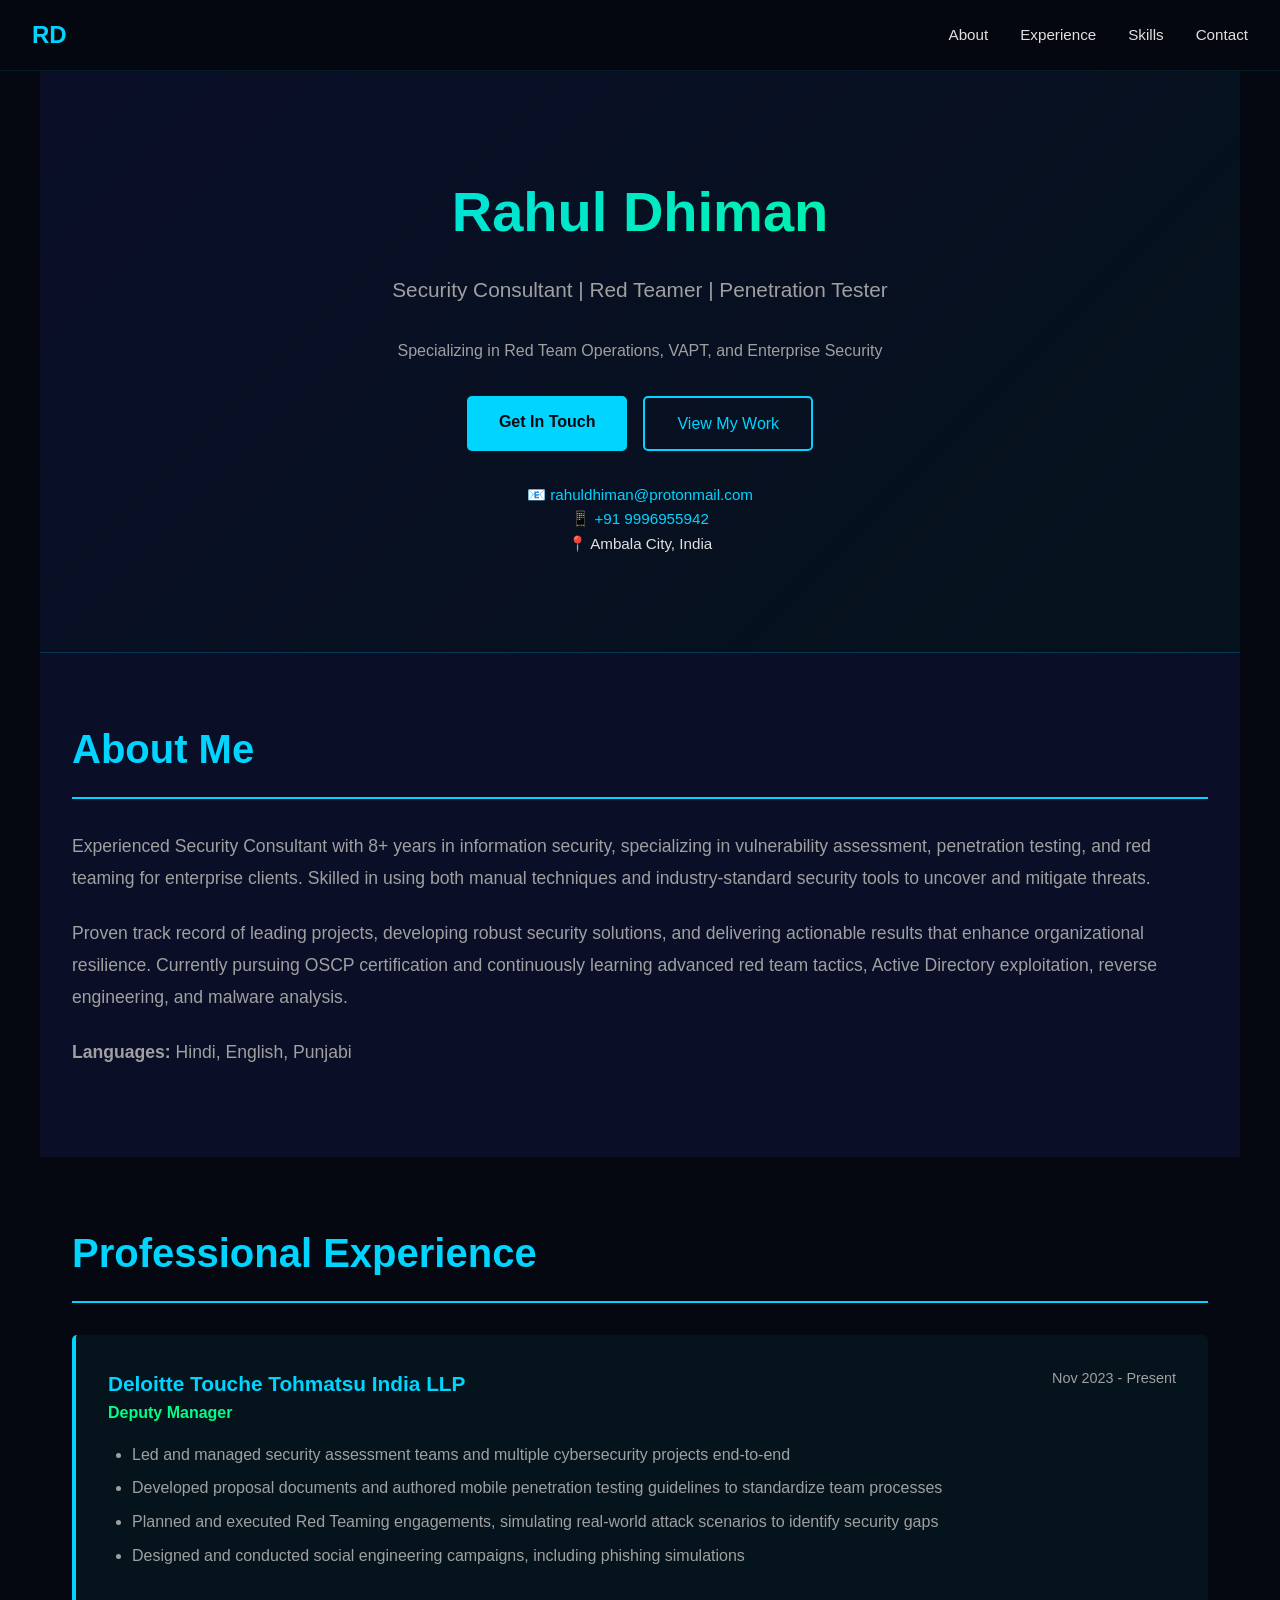
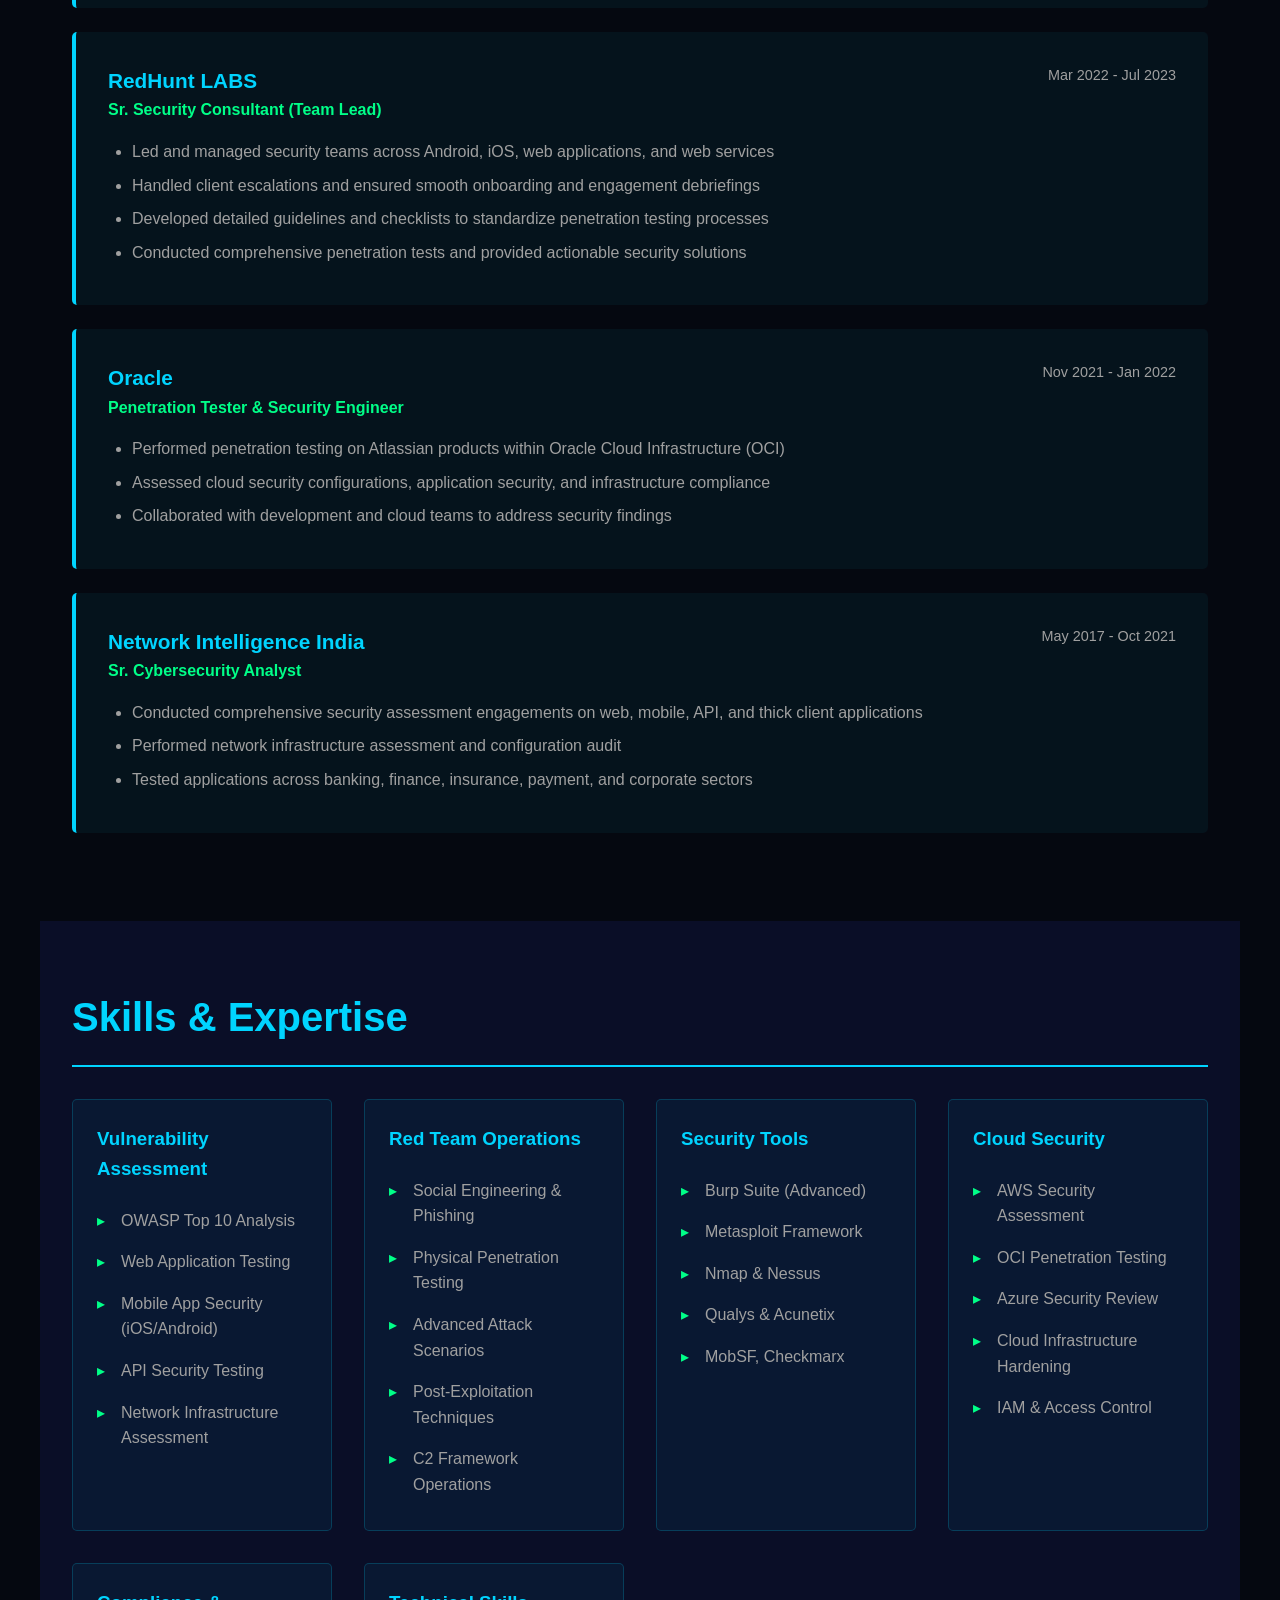
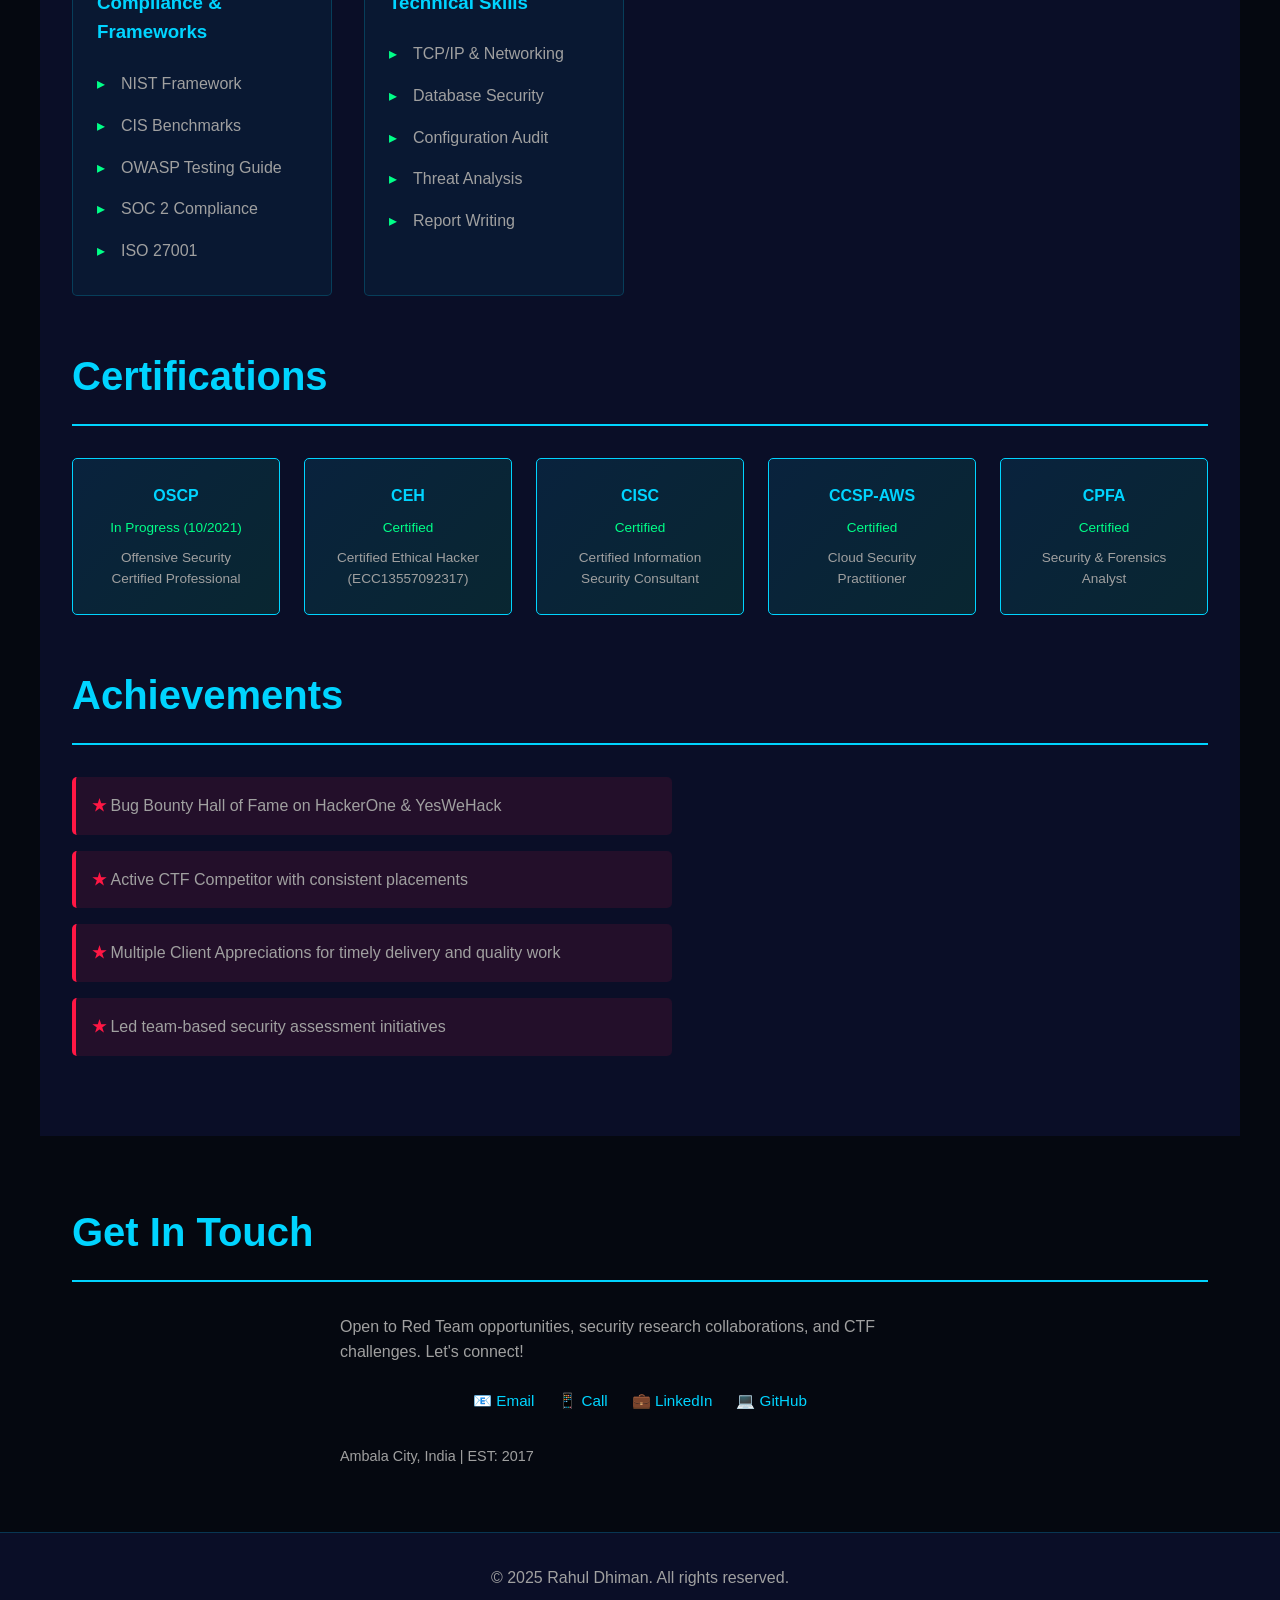
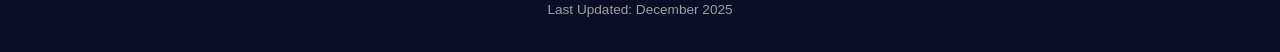
==== index.html @ 6260cdc4 "Add initial HTML structure for personal website" ====
<!DOCTYPE html>
<html lang="en">
<head>
    <meta charset="UTF-8">
    <meta name="viewport" content="width=device-width, initial-scale=1.0">
    <title>Rahul Dhiman - Security Consultant & Red Teamer</title>
    <style>
        :root {
            --primary: #00d4ff;
            --primary-dark: #0099cc;
            --bg-dark: #0a0e27;
            --bg-darker: #050810;
            --text-light: #e0e0e0;
            --text-muted: #a0a0a0;
            --accent: #ff1744;
            --success: #00ff88;
        }

        * {
            margin: 0;
            padding: 0;
            box-sizing: border-box;
        }

        body {
            font-family: 'Segoe UI', Tahoma, Geneva, Verdana, sans-serif;
            background: var(--bg-darker);
            color: var(--text-light);
            line-height: 1.6;
            scroll-behavior: smooth;
        }

        /* Navigation */
        nav {
            position: sticky;
            top: 0;
            background: rgba(5, 8, 16, 0.95);
            backdrop-filter: blur(10px);
            padding: 1rem 2rem;
            display: flex;
            justify-content: space-between;
            align-items: center;
            border-bottom: 1px solid rgba(0, 212, 255, 0.1);
            z-index: 100;
        }

        .logo {
            font-weight: bold;
            font-size: 1.5rem;
            color: var(--primary);
            text-decoration: none;
        }

        nav ul {
            display: flex;
            list-style: none;
            gap: 2rem;
        }

        nav a {
            color: var(--text-light);
            text-decoration: none;
            transition: color 0.3s ease;
            font-size: 0.95rem;
        }

        nav a:hover {
            color: var(--primary);
        }

        /* Hero Section */
        .hero {
            background: linear-gradient(135deg, var(--bg-dark) 0%, rgba(0, 212, 255, 0.05) 100%);
            padding: 6rem 2rem;
            text-align: center;
            border-bottom: 1px solid rgba(0, 212, 255, 0.2);
        }

        .hero h1 {
            font-size: 3.5rem;
            margin-bottom: 1rem;
            background: linear-gradient(135deg, var(--primary) 0%, var(--success) 100%);
            -webkit-background-clip: text;
            -webkit-text-fill-color: transparent;
            background-clip: text;
        }

        .hero .subtitle {
            font-size: 1.3rem;
            color: var(--text-muted);
            margin-bottom: 2rem;
        }

        .cta-buttons {
            display: flex;
            gap: 1rem;
            justify-content: center;
            flex-wrap: wrap;
        }

        .btn {
            padding: 0.8rem 2rem;
            border: none;
            border-radius: 5px;
            cursor: pointer;
            font-size: 1rem;
            transition: all 0.3s ease;
            text-decoration: none;
            display: inline-block;
        }

        .btn-primary {
            background: var(--primary);
            color: var(--bg-darker);
            font-weight: bold;
        }

        .btn-primary:hover {
            background: var(--primary-dark);
            transform: translateY(-2px);
            box-shadow: 0 10px 20px rgba(0, 212, 255, 0.3);
        }

        .btn-secondary {
            background: transparent;
            color: var(--primary);
            border: 2px solid var(--primary);
        }

        .btn-secondary:hover {
            background: rgba(0, 212, 255, 0.1);
            transform: translateY(-2px);
        }

        /* Contact Info */
        .contact-info {
            margin-top: 2rem;
            font-size: 0.95rem;
        }

        .contact-info a {
            color: var(--primary);
            text-decoration: none;
        }

        .contact-info a:hover {
            text-decoration: underline;
        }

        /* Section Styling */
        section {
            padding: 4rem 2rem;
            max-width: 1200px;
            margin: 0 auto;
        }

        section h2 {
            font-size: 2.5rem;
            margin-bottom: 2rem;
            color: var(--primary);
            border-bottom: 2px solid var(--primary);
            padding-bottom: 1rem;
        }

        /* About Section */
        .about {
            background: var(--bg-dark);
        }

        .about p {
            font-size: 1.1rem;
            color: var(--text-muted);
            margin-bottom: 1.5rem;
            line-height: 1.8;
        }

        /* Experience Section */
        .experience {
            background: var(--bg-darker);
        }

        .job {
            background: rgba(0, 212, 255, 0.05);
            padding: 2rem;
            margin-bottom: 1.5rem;
            border-left: 4px solid var(--primary);
            border-radius: 5px;
            transition: all 0.3s ease;
        }

        .job:hover {
            background: rgba(0, 212, 255, 0.1);
            transform: translateX(5px);
        }

        .job-header {
            display: flex;
            justify-content: space-between;
            align-items: start;
            margin-bottom: 1rem;
            flex-wrap: wrap;
            gap: 1rem;
        }

        .job h3 {
            color: var(--primary);
            font-size: 1.3rem;
        }

        .job-title {
            color: var(--success);
            font-weight: bold;
        }

        .job-dates {
            color: var(--text-muted);
            font-size: 0.9rem;
        }

        .job ul {
            margin-left: 1.5rem;
            color: var(--text-muted);
        }

        .job li {
            margin-bottom: 0.5rem;
        }

        /* Skills Section */
        .skills {
            background: var(--bg-dark);
        }

        .skills-container {
            display: grid;
            grid-template-columns: repeat(auto-fit, minmax(250px, 1fr));
            gap: 2rem;
        }

        .skill-category {
            background: rgba(0, 212, 255, 0.05);
            padding: 1.5rem;
            border-radius: 5px;
            border: 1px solid rgba(0, 212, 255, 0.2);
        }

        .skill-category h3 {
            color: var(--primary);
            margin-bottom: 1rem;
        }

        .skill-list {
            list-style: none;
        }

        .skill-list li {
            padding: 0.5rem 0;
            color: var(--text-muted);
            position: relative;
            padding-left: 1.5rem;
        }

        .skill-list li:before {
            content: "▸";
            color: var(--success);
            position: absolute;
            left: 0;
        }

        /* Certifications */
        .certs-container {
            display: grid;
            grid-template-columns: repeat(auto-fit, minmax(200px, 1fr));
            gap: 1.5rem;
        }

        .cert {
            background: linear-gradient(135deg, rgba(0, 212, 255, 0.1), rgba(0, 255, 136, 0.1));
            padding: 1.5rem;
            border-radius: 5px;
            border: 1px solid var(--primary);
            text-align: center;
        }

        .cert-name {
            color: var(--primary);
            font-weight: bold;
            margin-bottom: 0.5rem;
        }

        .cert-status {
            color: var(--success);
            font-size: 0.85rem;
        }

        /* Achievements */
        .achievement {
            background: rgba(255, 23, 68, 0.1);
            padding: 1rem;
            margin-bottom: 1rem;
            border-left: 4px solid var(--accent);
            border-radius: 5px;
            color: var(--text-muted);
        }

        .achievement:before {
            content: "★ ";
            color: var(--accent);
            font-weight: bold;
        }

        /* Footer */
        footer {
            background: var(--bg-dark);
            text-align: center;
            padding: 2rem;
            border-top: 1px solid rgba(0, 212, 255, 0.2);
            color: var(--text-muted);
        }

        .social-links {
            display: flex;
            gap: 1.5rem;
            justify-content: center;
            margin-bottom: 1rem;
        }

        .social-links a {
            color: var(--primary);
            text-decoration: none;
            font-size: 0.95rem;
            transition: color 0.3s ease;
        }

        .social-links a:hover {
            color: var(--success);
        }

        /* Responsive */
        @media (max-width: 768px) {
            nav ul {
                gap: 1rem;
                font-size: 0.85rem;
            }

            .hero h1 {
                font-size: 2.5rem;
            }

            .hero .subtitle {
                font-size: 1.1rem;
            }

            section h2 {
                font-size: 2rem;
            }

            .job-header {
                flex-direction: column;
            }

            .skills-container {
                grid-template-columns: 1fr;
            }
        }
    </style>
</head>
<body>
    <!-- Navigation -->
    <nav>
        <a href="#" class="logo">RD</a>
        <ul>
            <li><a href="#about">About</a></li>
            <li><a href="#experience">Experience</a></li>
            <li><a href="#skills">Skills</a></li>
            <li><a href="#contact">Contact</a></li>
        </ul>
    </nav>

    <!-- Hero Section -->
    <section class="hero">
        <h1>Rahul Dhiman</h1>
        <p class="subtitle">Security Consultant | Red Teamer | Penetration Tester</p>
        <p style="color: var(--text-muted); margin-bottom: 2rem;">Specializing in Red Team Operations, VAPT, and Enterprise Security</p>
        <div class="cta-buttons">
            <a href="#contact" class="btn btn-primary">Get In Touch</a>
            <a href="#experience" class="btn btn-secondary">View My Work</a>
        </div>
        <div class="contact-info">
            <p>📧 <a href="mailto:rahuldhiman@protonmail.com">rahuldhiman@protonmail.com</a></p>
            <p>📱 <a href="tel:+919996955942">+91 9996955942</a></p>
            <p>📍 Ambala City, India</p>
        </div>
    </section>

    <!-- About Section -->
    <section id="about" class="about">
        <h2>About Me</h2>
        <p>Experienced Security Consultant with 8+ years in information security, specializing in vulnerability assessment, penetration testing, and red teaming for enterprise clients. Skilled in using both manual techniques and industry-standard security tools to uncover and mitigate threats.</p>
        <p>Proven track record of leading projects, developing robust security solutions, and delivering actionable results that enhance organizational resilience. Currently pursuing OSCP certification and continuously learning advanced red team tactics, Active Directory exploitation, reverse engineering, and malware analysis.</p>
        <p><strong>Languages:</strong> Hindi, English, Punjabi</p>
    </section>

    <!-- Experience Section -->
    <section id="experience" class="experience">
        <h2>Professional Experience</h2>

        <div class="job">
            <div class="job-header">
                <div>
                    <h3>Deloitte Touche Tohmatsu India LLP</h3>
                    <p class="job-title">Deputy Manager</p>
                </div>
                <span class="job-dates">Nov 2023 - Present</span>
            </div>
            <ul>
                <li>Led and managed security assessment teams and multiple cybersecurity projects end-to-end</li>
                <li>Developed proposal documents and authored mobile penetration testing guidelines to standardize team processes</li>
                <li>Planned and executed Red Teaming engagements, simulating real-world attack scenarios to identify security gaps</li>
                <li>Designed and conducted social engineering campaigns, including phishing simulations</li>
            </ul>
        </div>

        <div class="job">
            <div class="job-header">
                <div>
                    <h3>RedHunt LABS</h3>
                    <p class="job-title">Sr. Security Consultant (Team Lead)</p>
                </div>
                <span class="job-dates">Mar 2022 - Jul 2023</span>
            </div>
            <ul>
                <li>Led and managed security teams across Android, iOS, web applications, and web services</li>
                <li>Handled client escalations and ensured smooth onboarding and engagement debriefings</li>
                <li>Developed detailed guidelines and checklists to standardize penetration testing processes</li>
                <li>Conducted comprehensive penetration tests and provided actionable security solutions</li>
            </ul>
        </div>

        <div class="job">
            <div class="job-header">
                <div>
                    <h3>Oracle</h3>
                    <p class="job-title">Penetration Tester & Security Engineer</p>
                </div>
                <span class="job-dates">Nov 2021 - Jan 2022</span>
            </div>
            <ul>
                <li>Performed penetration testing on Atlassian products within Oracle Cloud Infrastructure (OCI)</li>
                <li>Assessed cloud security configurations, application security, and infrastructure compliance</li>
                <li>Collaborated with development and cloud teams to address security findings</li>
            </ul>
        </div>

        <div class="job">
            <div class="job-header">
                <div>
                    <h3>Network Intelligence India</h3>
                    <p class="job-title">Sr. Cybersecurity Analyst</p>
                </div>
                <span class="job-dates">May 2017 - Oct 2021</span>
            </div>
            <ul>
                <li>Conducted comprehensive security assessment engagements on web, mobile, API, and thick client applications</li>
                <li>Performed network infrastructure assessment and configuration audit</li>
                <li>Tested applications across banking, finance, insurance, payment, and corporate sectors</li>
            </ul>
        </div>
    </section>

    <!-- Skills Section -->
    <section id="skills" class="skills">
        <h2>Skills & Expertise</h2>
        <div class="skills-container">
            <div class="skill-category">
                <h3>Vulnerability Assessment</h3>
                <ul class="skill-list">
                    <li>OWASP Top 10 Analysis</li>
                    <li>Web Application Testing</li>
                    <li>Mobile App Security (iOS/Android)</li>
                    <li>API Security Testing</li>
                    <li>Network Infrastructure Assessment</li>
                </ul>
            </div>

            <div class="skill-category">
                <h3>Red Team Operations</h3>
                <ul class="skill-list">
                    <li>Social Engineering & Phishing</li>
                    <li>Physical Penetration Testing</li>
                    <li>Advanced Attack Scenarios</li>
                    <li>Post-Exploitation Techniques</li>
                    <li>C2 Framework Operations</li>
                </ul>
            </div>

            <div class="skill-category">
                <h3>Security Tools</h3>
                <ul class="skill-list">
                    <li>Burp Suite (Advanced)</li>
                    <li>Metasploit Framework</li>
                    <li>Nmap & Nessus</li>
                    <li>Qualys & Acunetix</li>
                    <li>MobSF, Checkmarx</li>
                </ul>
            </div>

            <div class="skill-category">
                <h3>Cloud Security</h3>
                <ul class="skill-list">
                    <li>AWS Security Assessment</li>
                    <li>OCI Penetration Testing</li>
                    <li>Azure Security Review</li>
                    <li>Cloud Infrastructure Hardening</li>
                    <li>IAM & Access Control</li>
                </ul>
            </div>

            <div class="skill-category">
                <h3>Compliance & Frameworks</h3>
                <ul class="skill-list">
                    <li>NIST Framework</li>
                    <li>CIS Benchmarks</li>
                    <li>OWASP Testing Guide</li>
                    <li>SOC 2 Compliance</li>
                    <li>ISO 27001</li>
                </ul>
            </div>

            <div class="skill-category">
                <h3>Technical Skills</h3>
                <ul class="skill-list">
                    <li>TCP/IP & Networking</li>
                    <li>Database Security</li>
                    <li>Configuration Audit</li>
                    <li>Threat Analysis</li>
                    <li>Report Writing</li>
                </ul>
            </div>
        </div>

        <h2 style="margin-top: 3rem;">Certifications</h2>
        <div class="certs-container">
            <div class="cert">
                <div class="cert-name">OSCP</div>
                <div class="cert-status">In Progress (10/2021)</div>
                <p style="font-size: 0.85rem; color: var(--text-muted); margin-top: 0.5rem;">Offensive Security Certified Professional</p>
            </div>
            <div class="cert">
                <div class="cert-name">CEH</div>
                <div class="cert-status">Certified</div>
                <p style="font-size: 0.85rem; color: var(--text-muted); margin-top: 0.5rem;">Certified Ethical Hacker (ECC13557092317)</p>
            </div>
            <div class="cert">
                <div class="cert-name">CISC</div>
                <div class="cert-status">Certified</div>
                <p style="font-size: 0.85rem; color: var(--text-muted); margin-top: 0.5rem;">Certified Information Security Consultant</p>
            </div>
            <div class="cert">
                <div class="cert-name">CCSP-AWS</div>
                <div class="cert-status">Certified</div>
                <p style="font-size: 0.85rem; color: var(--text-muted); margin-top: 0.5rem;">Cloud Security Practitioner</p>
            </div>
            <div class="cert">
                <div class="cert-name">CPFA</div>
                <div class="cert-status">Certified</div>
                <p style="font-size: 0.85rem; color: var(--text-muted); margin-top: 0.5rem;">Security & Forensics Analyst</p>
            </div>
        </div>

        <h2 style="margin-top: 3rem;">Achievements</h2>
        <div style="max-width: 600px;">
            <div class="achievement">Bug Bounty Hall of Fame on HackerOne & YesWeHack</div>
            <div class="achievement">Active CTF Competitor with consistent placements</div>
            <div class="achievement">Multiple Client Appreciations for timely delivery and quality work</div>
            <div class="achievement">Led team-based security assessment initiatives</div>
        </div>
    </section>

    <!-- Contact Section -->
    <section id="contact" class="experience">
        <h2>Get In Touch</h2>
        <div style="max-width: 600px; margin: 0 auto;">
            <p style="color: var(--text-muted); margin-bottom: 1.5rem;">Open to Red Team opportunities, security research collaborations, and CTF challenges. Let&apos;s connect!</p>
            <div class="social-links">
                <a href="mailto:rahuldhiman@protonmail.com">📧 Email</a>
                <a href="tel:+919996955942">📱 Call</a>
                <a href="https://www.linkedin.com/in/rahuldhiman" target="_blank">💼 LinkedIn</a>
                <a href="https://github.com/rahuldhiman" target="_blank">💻 GitHub</a>
            </div>
            <p style="color: var(--text-muted); font-size: 0.9rem; margin-top: 2rem;">Ambala City, India | EST: 2017</p>
        </div>
    </section>

    <!-- Footer -->
    <footer>
        <p>&copy; 2025 Rahul Dhiman. All rights reserved.</p>
        <p style="font-size: 0.85rem; margin-top: 0.5rem;">Last Updated: December 2025</p>
    </footer>
</body>
</html>
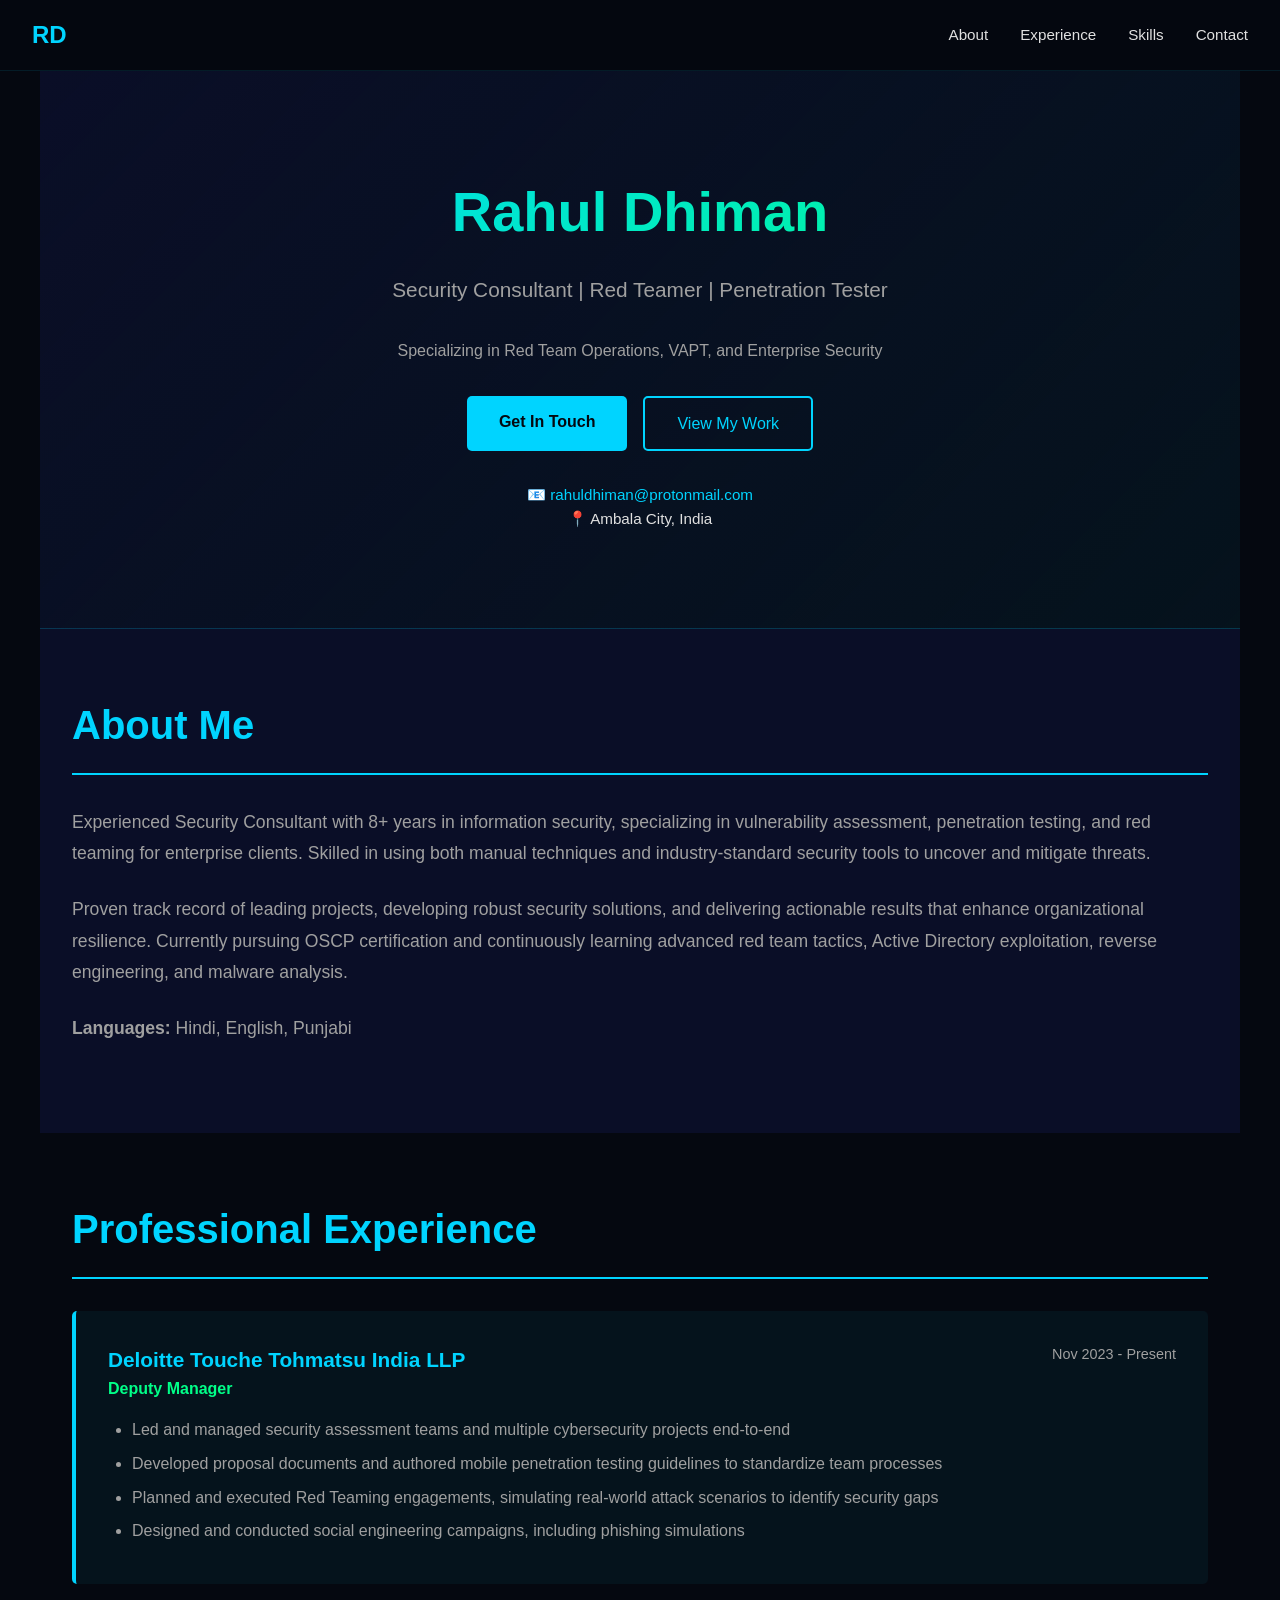
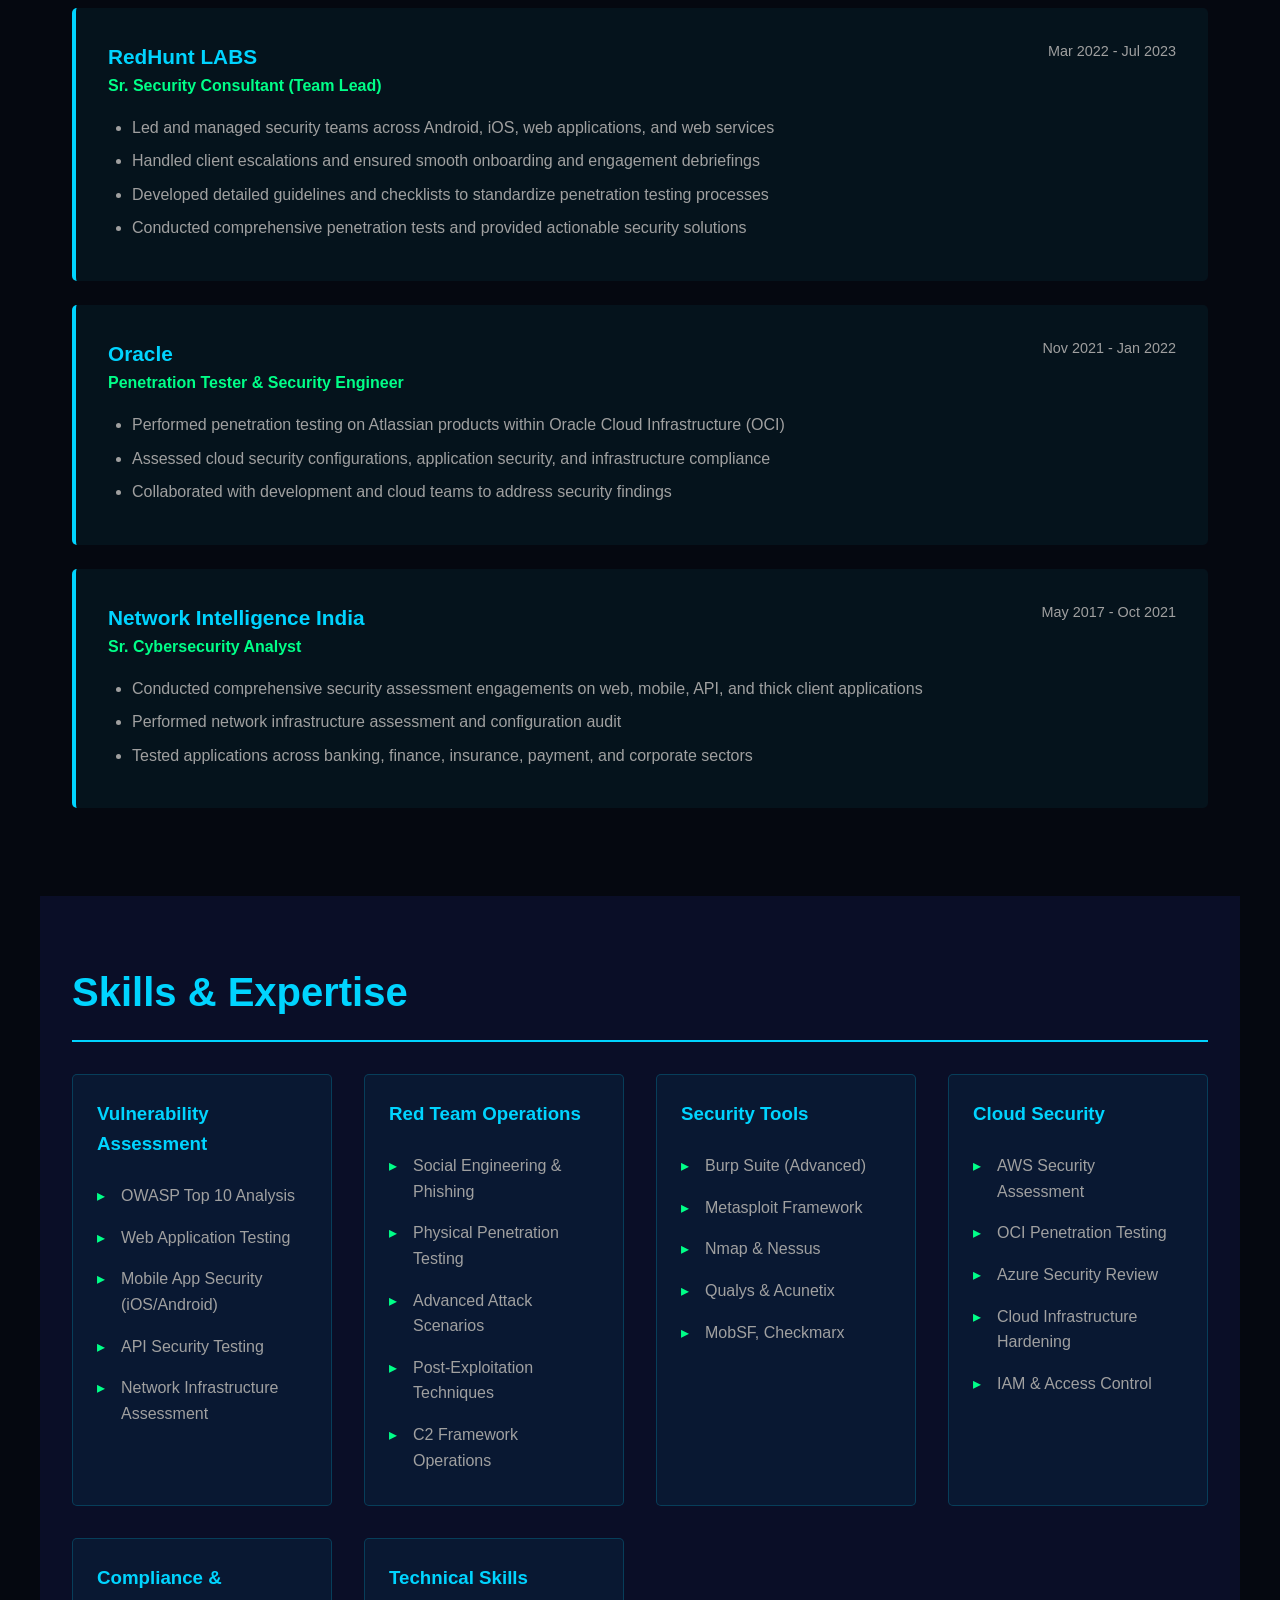
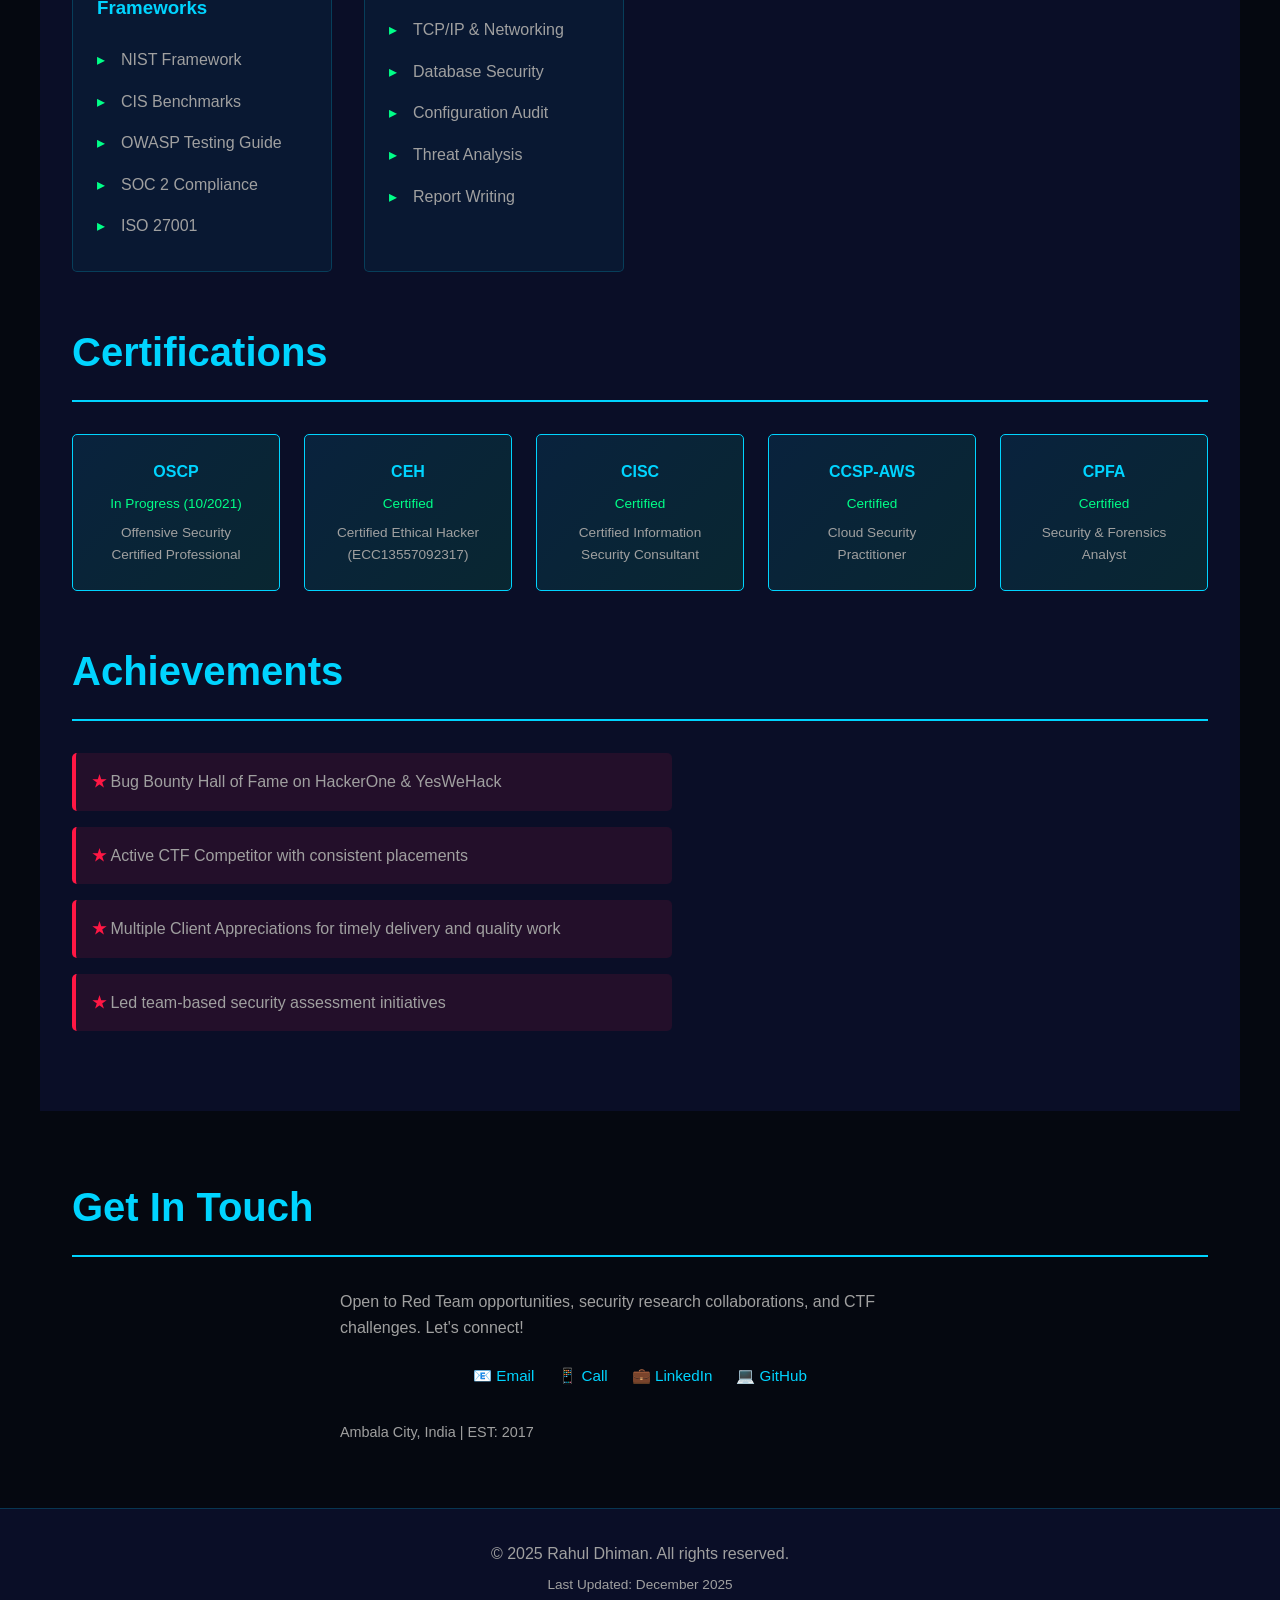
==== commit 79102a43: "Remove phone number from contact info" ====
--- a/index.html
+++ b/index.html
@@ -389,7 +389,7 @@
         </div>
         <div class="contact-info">
             <p>📧 <a href="mailto:rahuldhiman@protonmail.com">rahuldhiman@protonmail.com</a></p>
-            <p>📱 <a href="tel:+919996955942">+91 9996955942</a></p>
+
             <p>📍 Ambala City, India</p>
         </div>
     </section>
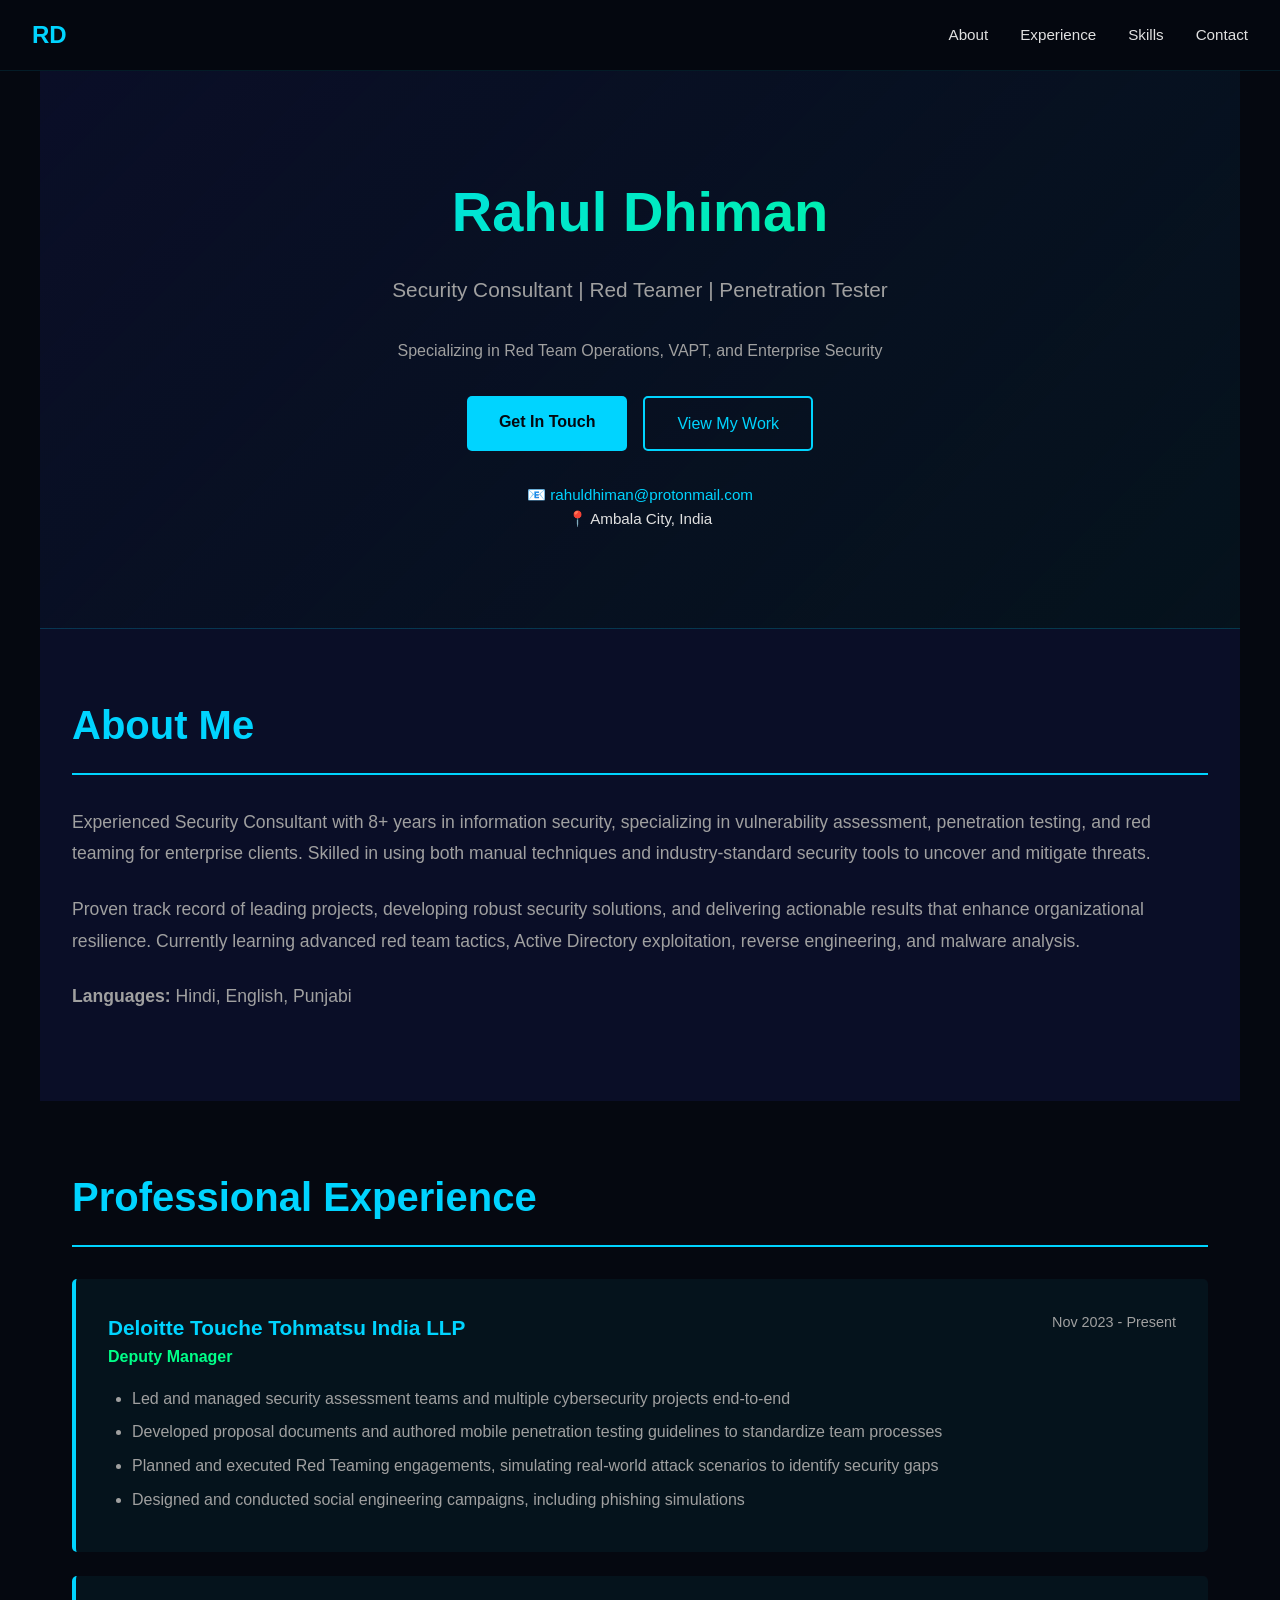
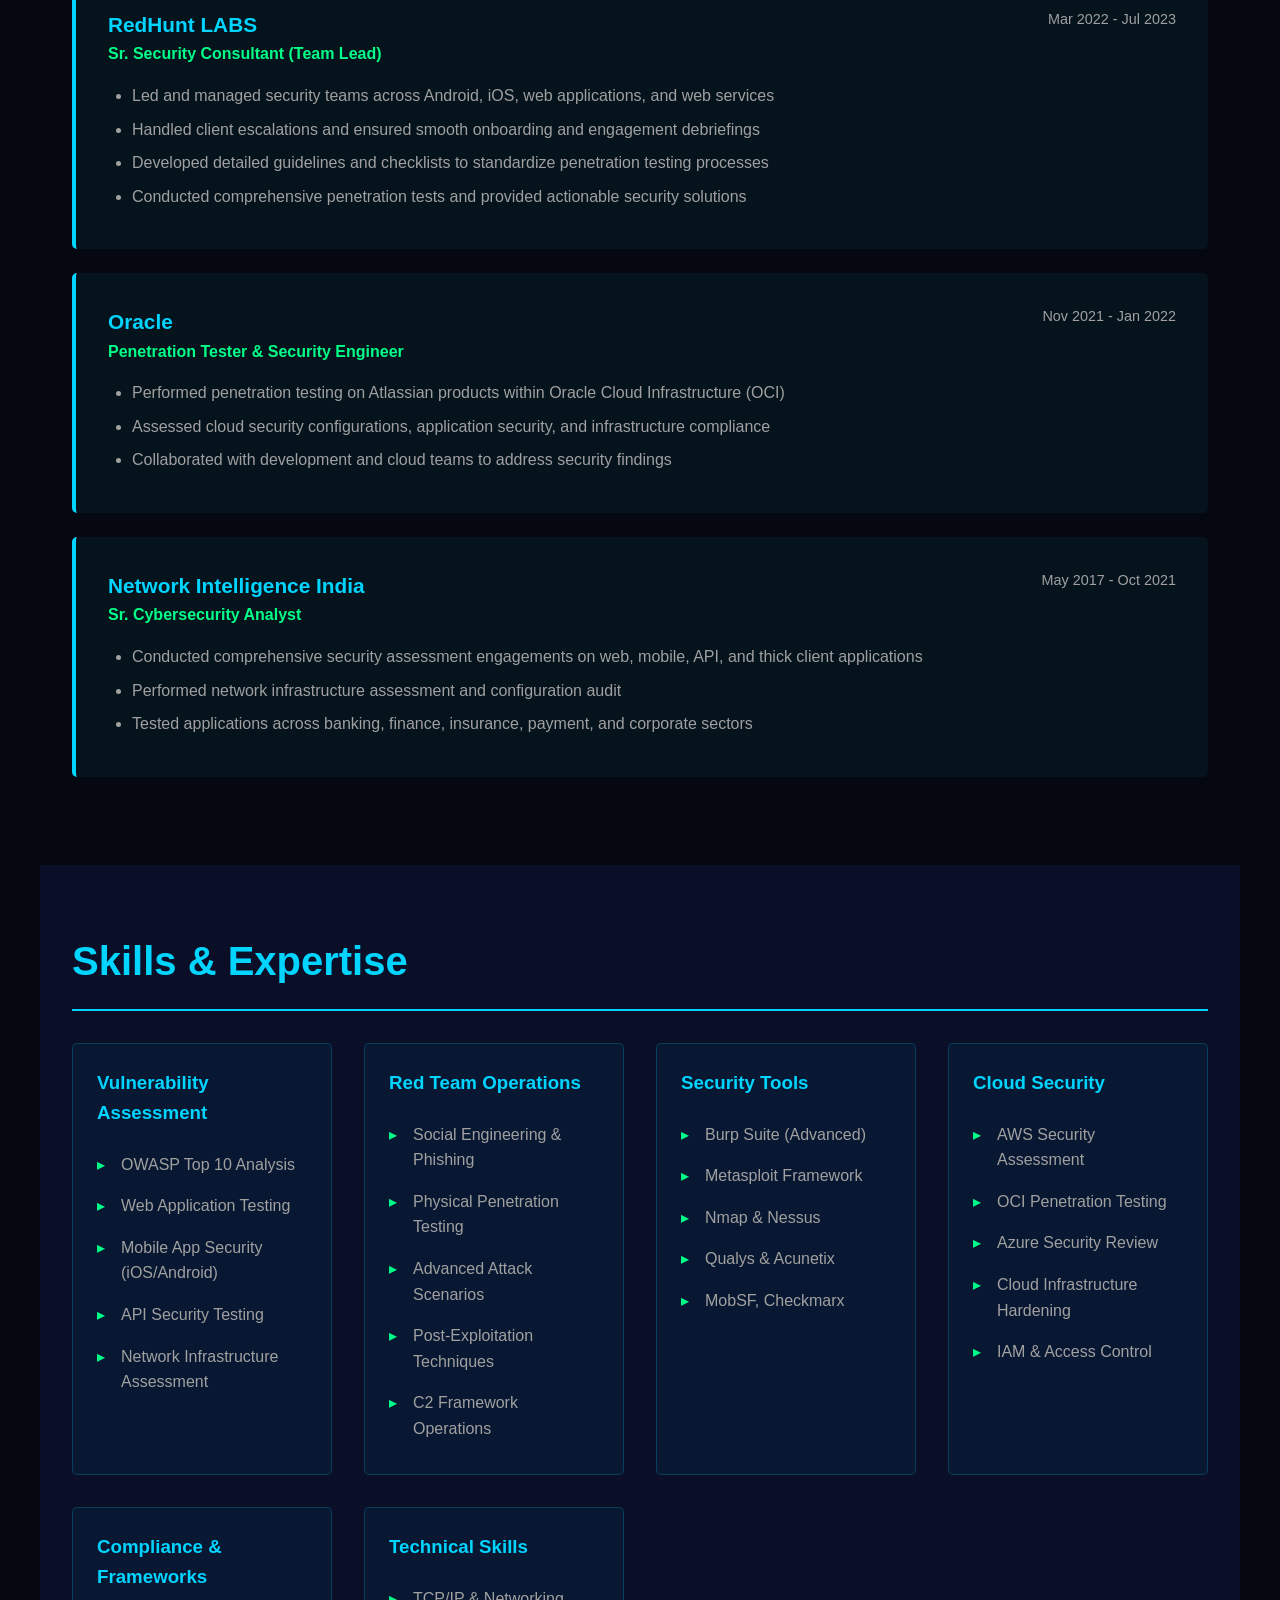
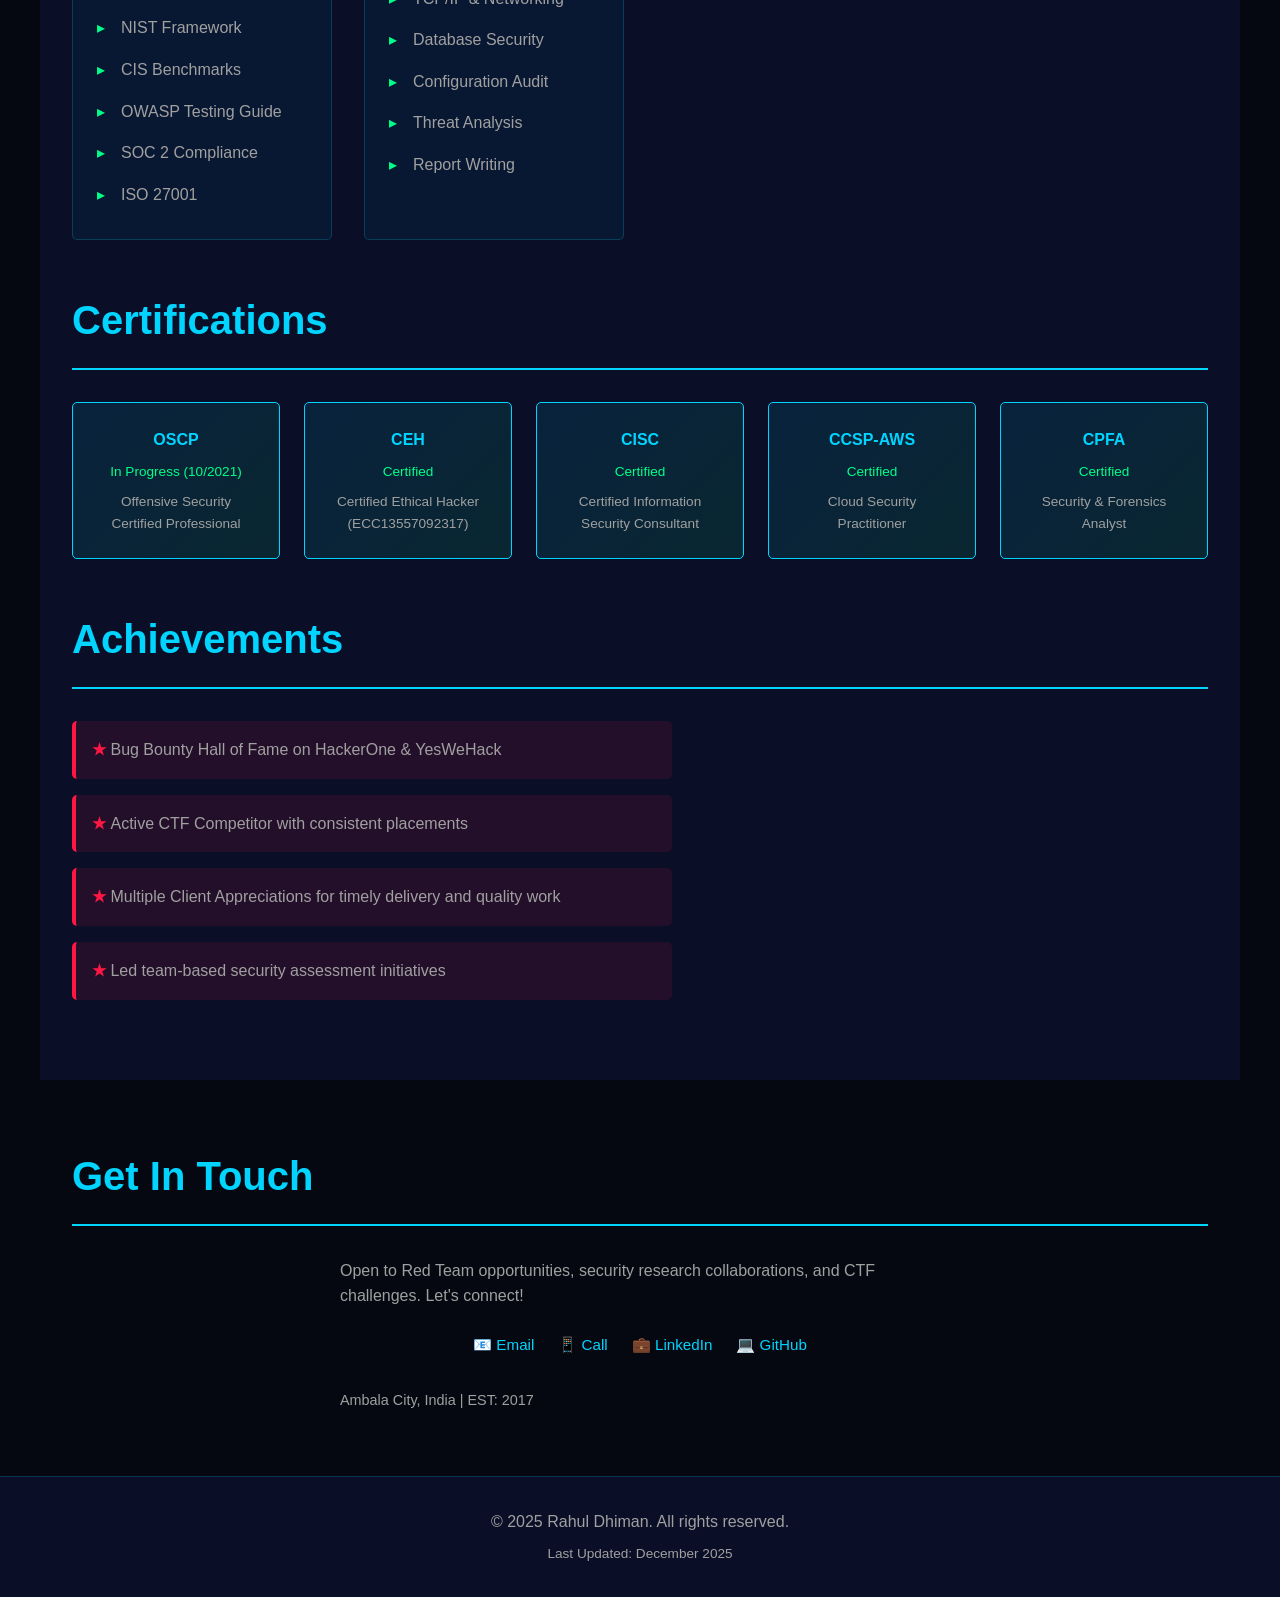
==== commit cd3c2203: "Update index.html" ====
--- a/index.html
+++ b/index.html
@@ -398,7 +398,7 @@
     <section id="about" class="about">
         <h2>About Me</h2>
         <p>Experienced Security Consultant with 8+ years in information security, specializing in vulnerability assessment, penetration testing, and red teaming for enterprise clients. Skilled in using both manual techniques and industry-standard security tools to uncover and mitigate threats.</p>
-        <p>Proven track record of leading projects, developing robust security solutions, and delivering actionable results that enhance organizational resilience. Currently pursuing OSCP certification and continuously learning advanced red team tactics, Active Directory exploitation, reverse engineering, and malware analysis.</p>
+        <p>Proven track record of leading projects, developing robust security solutions, and delivering actionable results that enhance organizational resilience. Currently learning advanced red team tactics, Active Directory exploitation, reverse engineering, and malware analysis.</p>
         <p><strong>Languages:</strong> Hindi, English, Punjabi</p>
     </section>
 
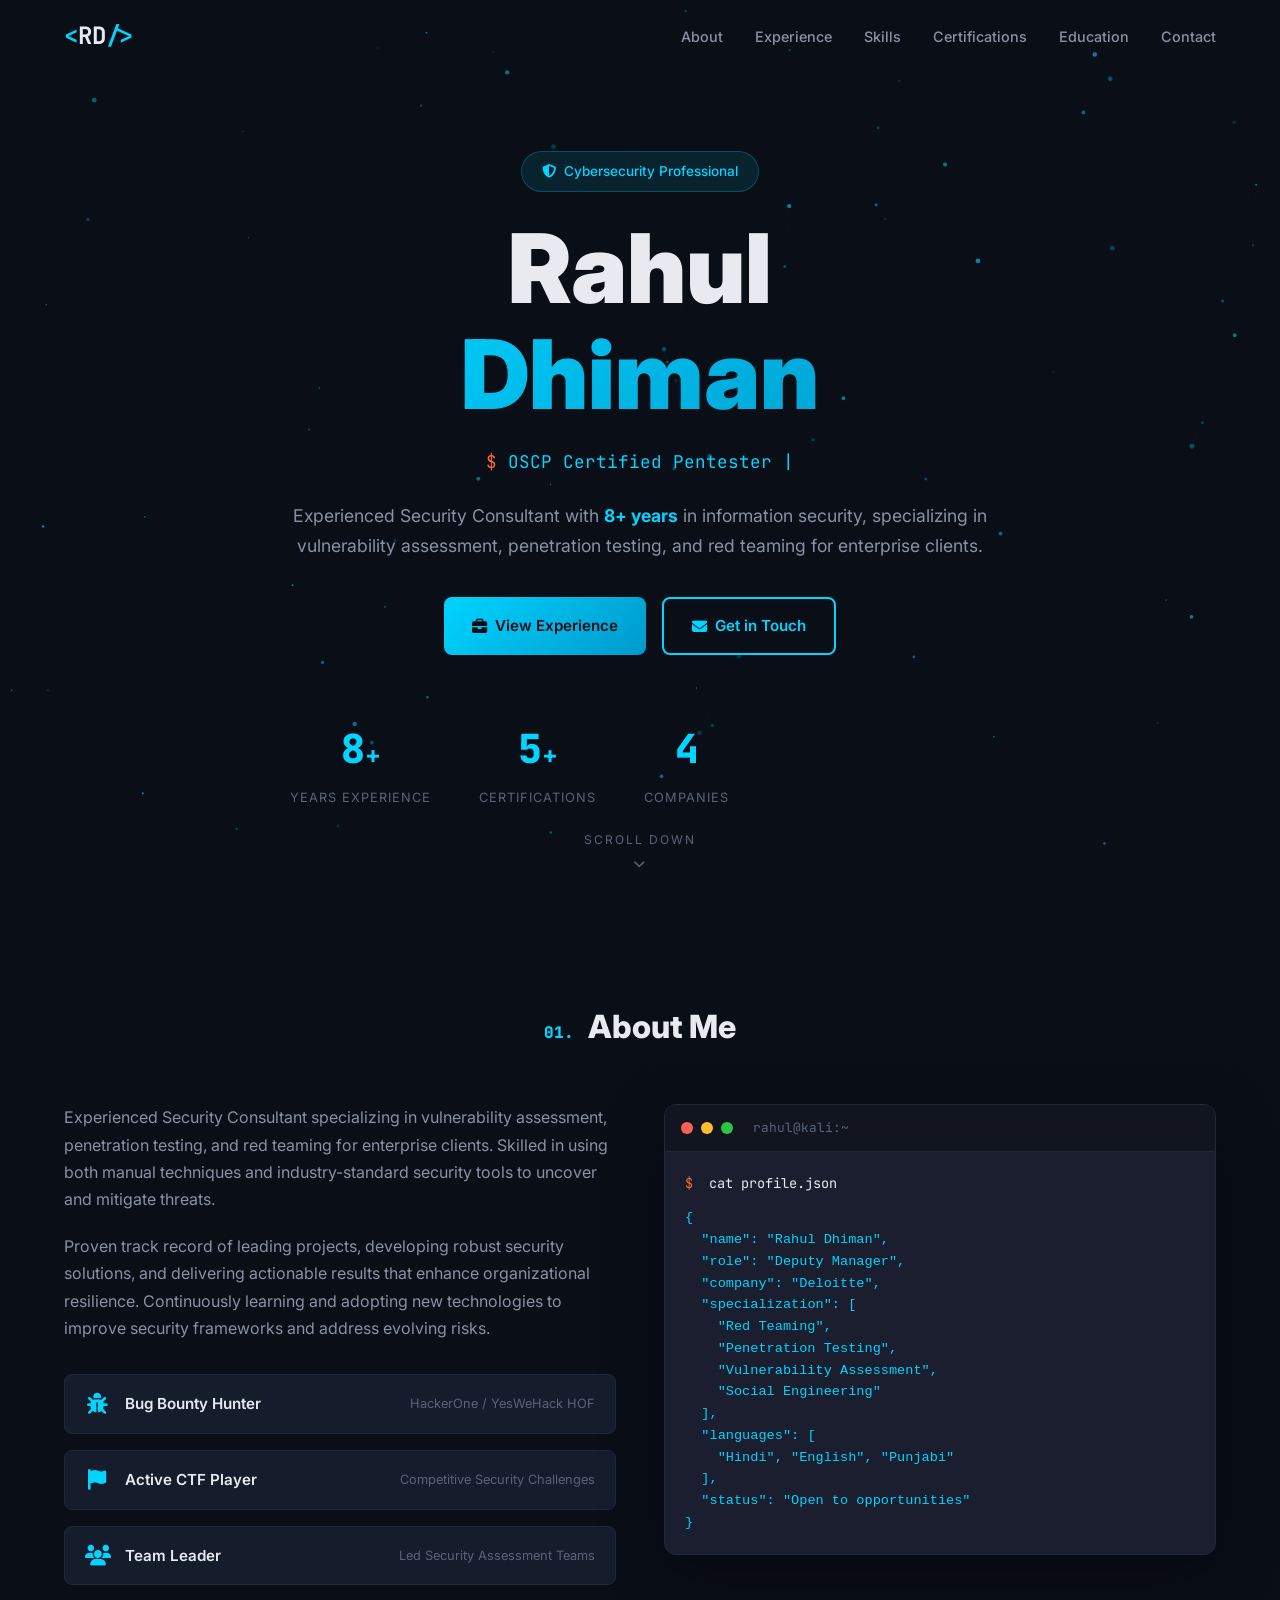
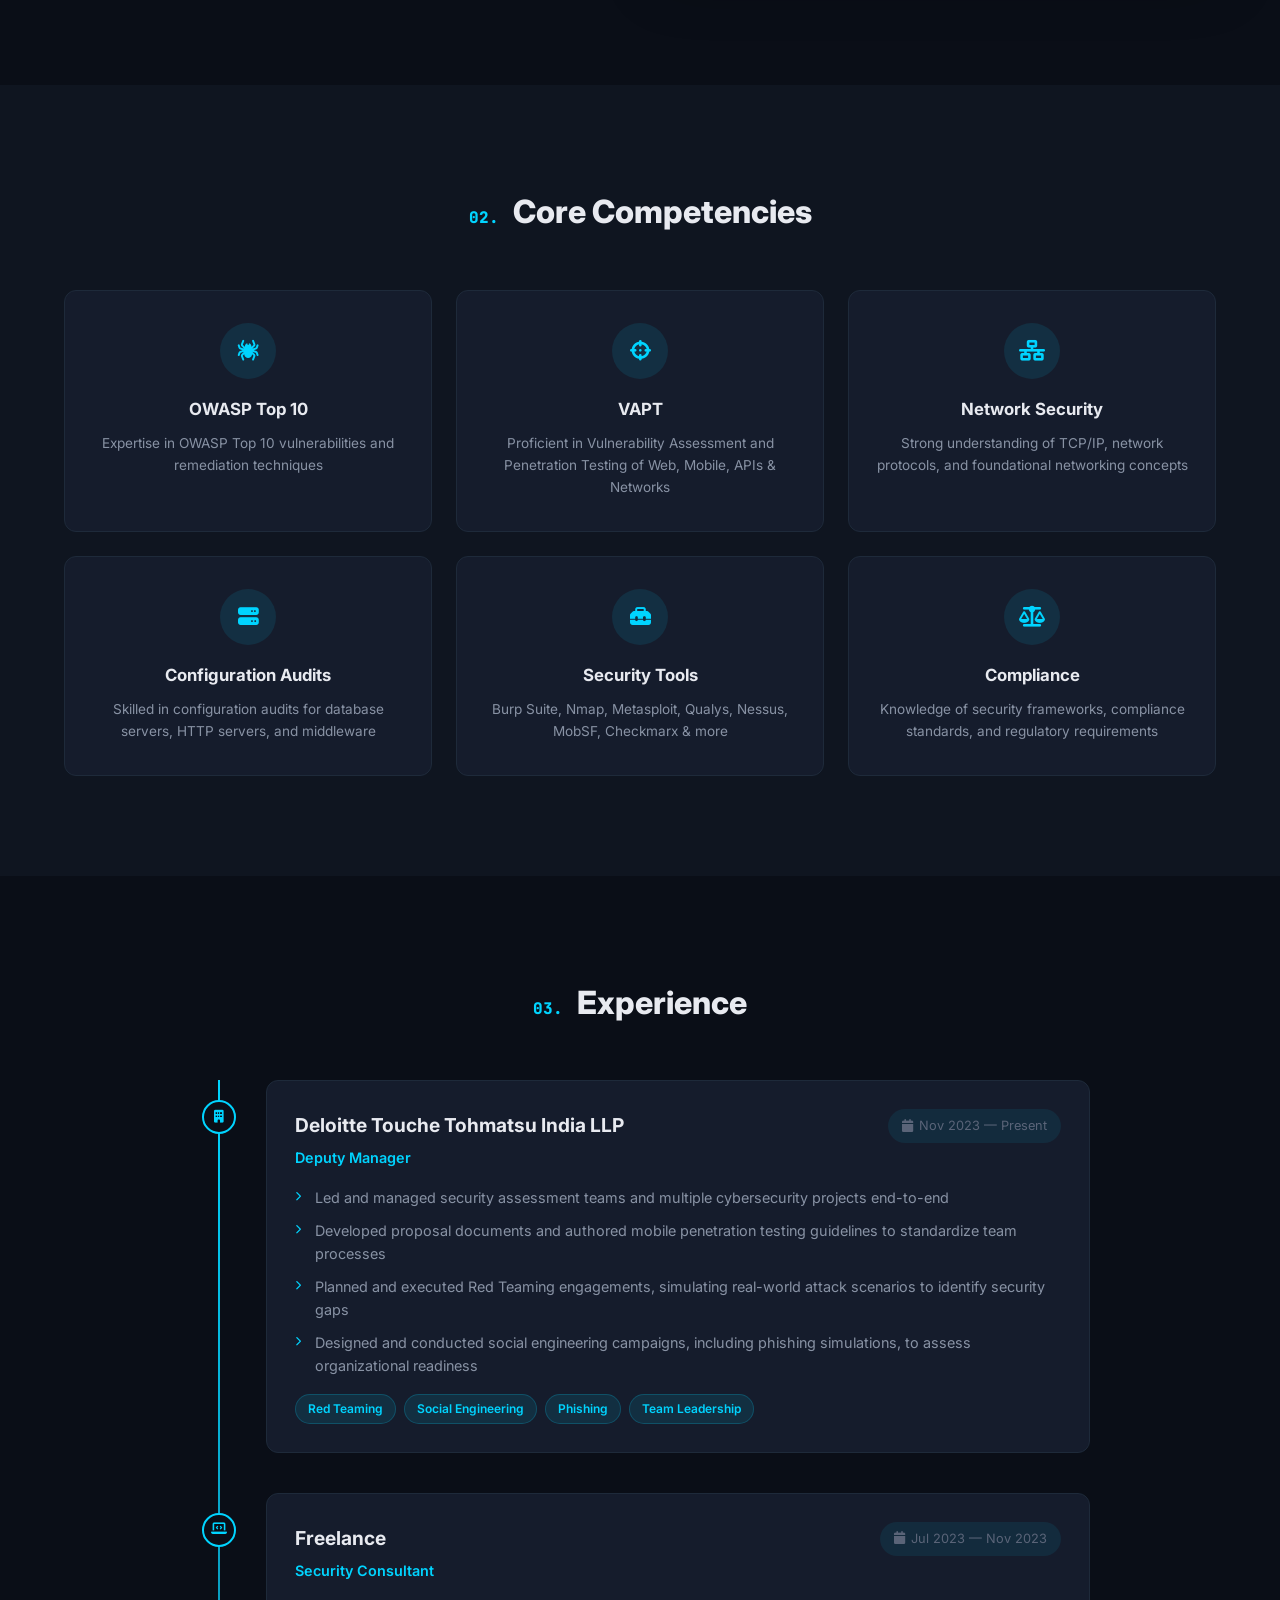
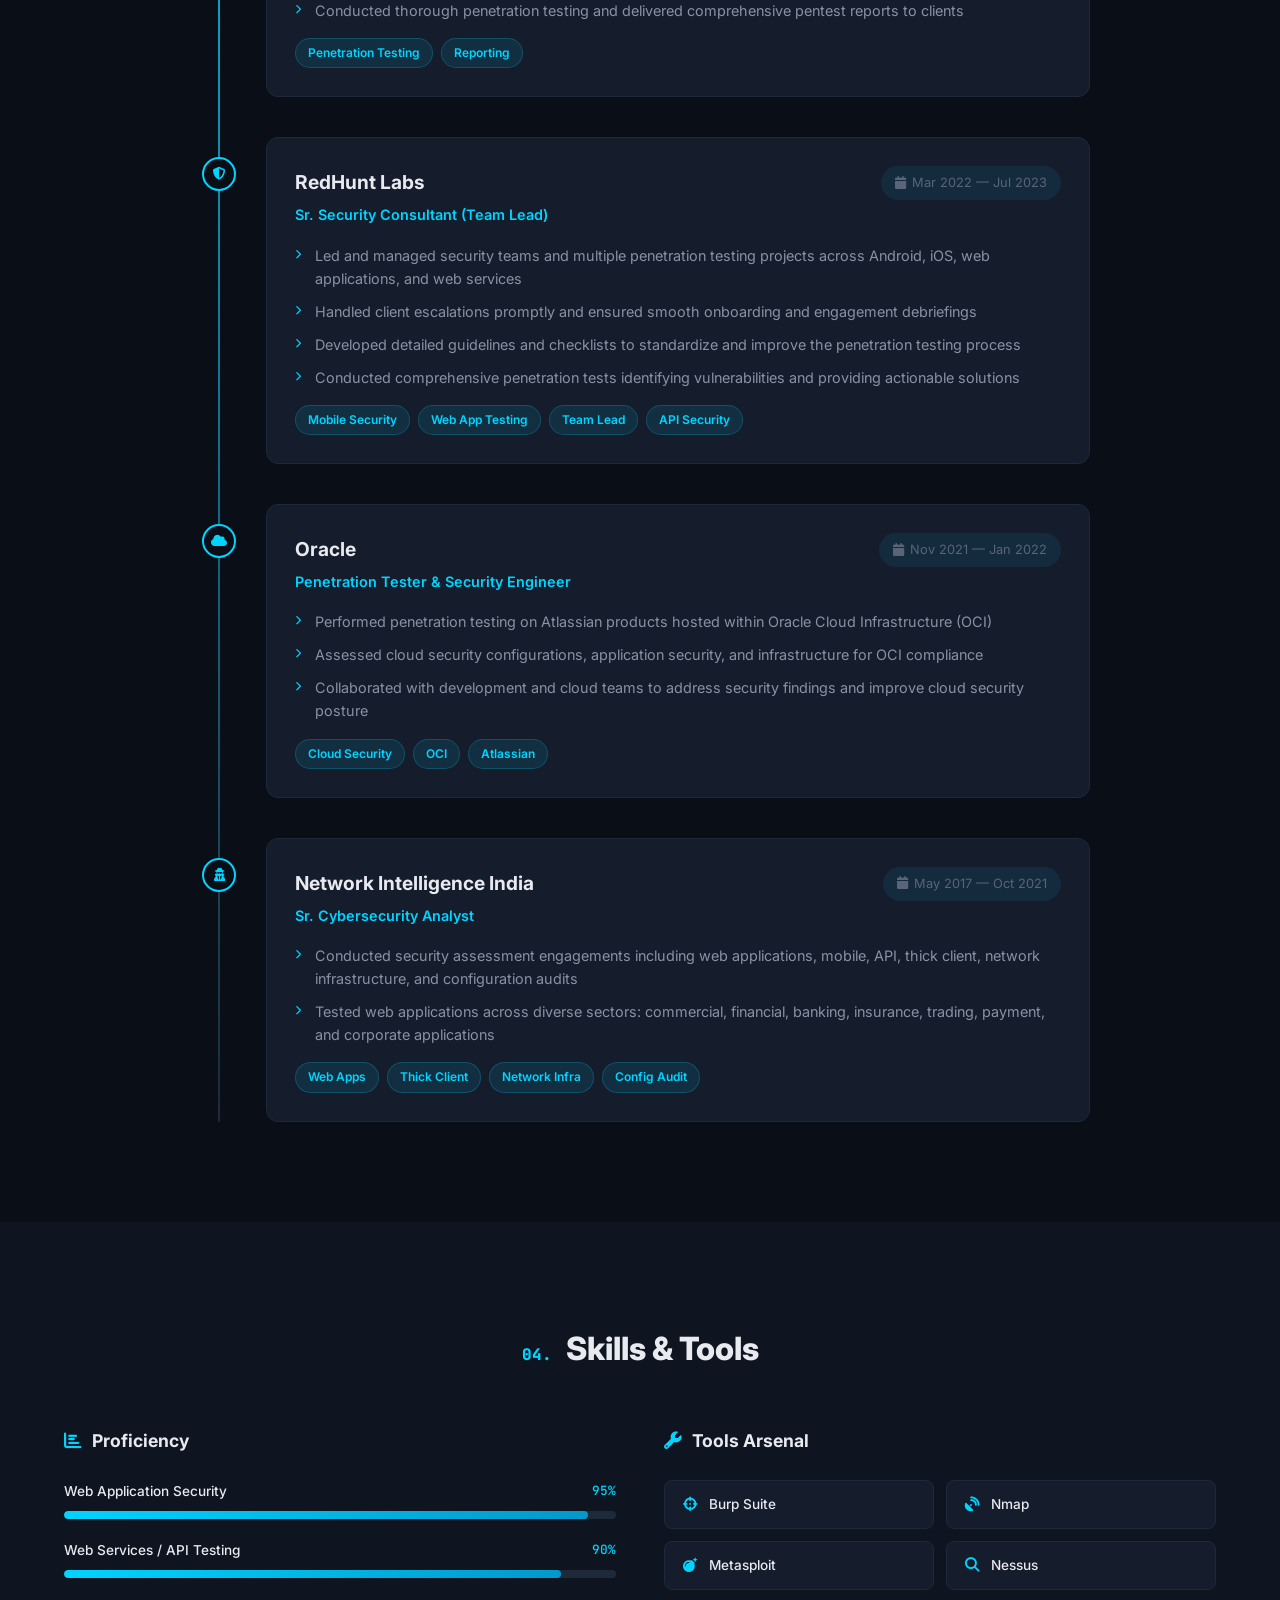
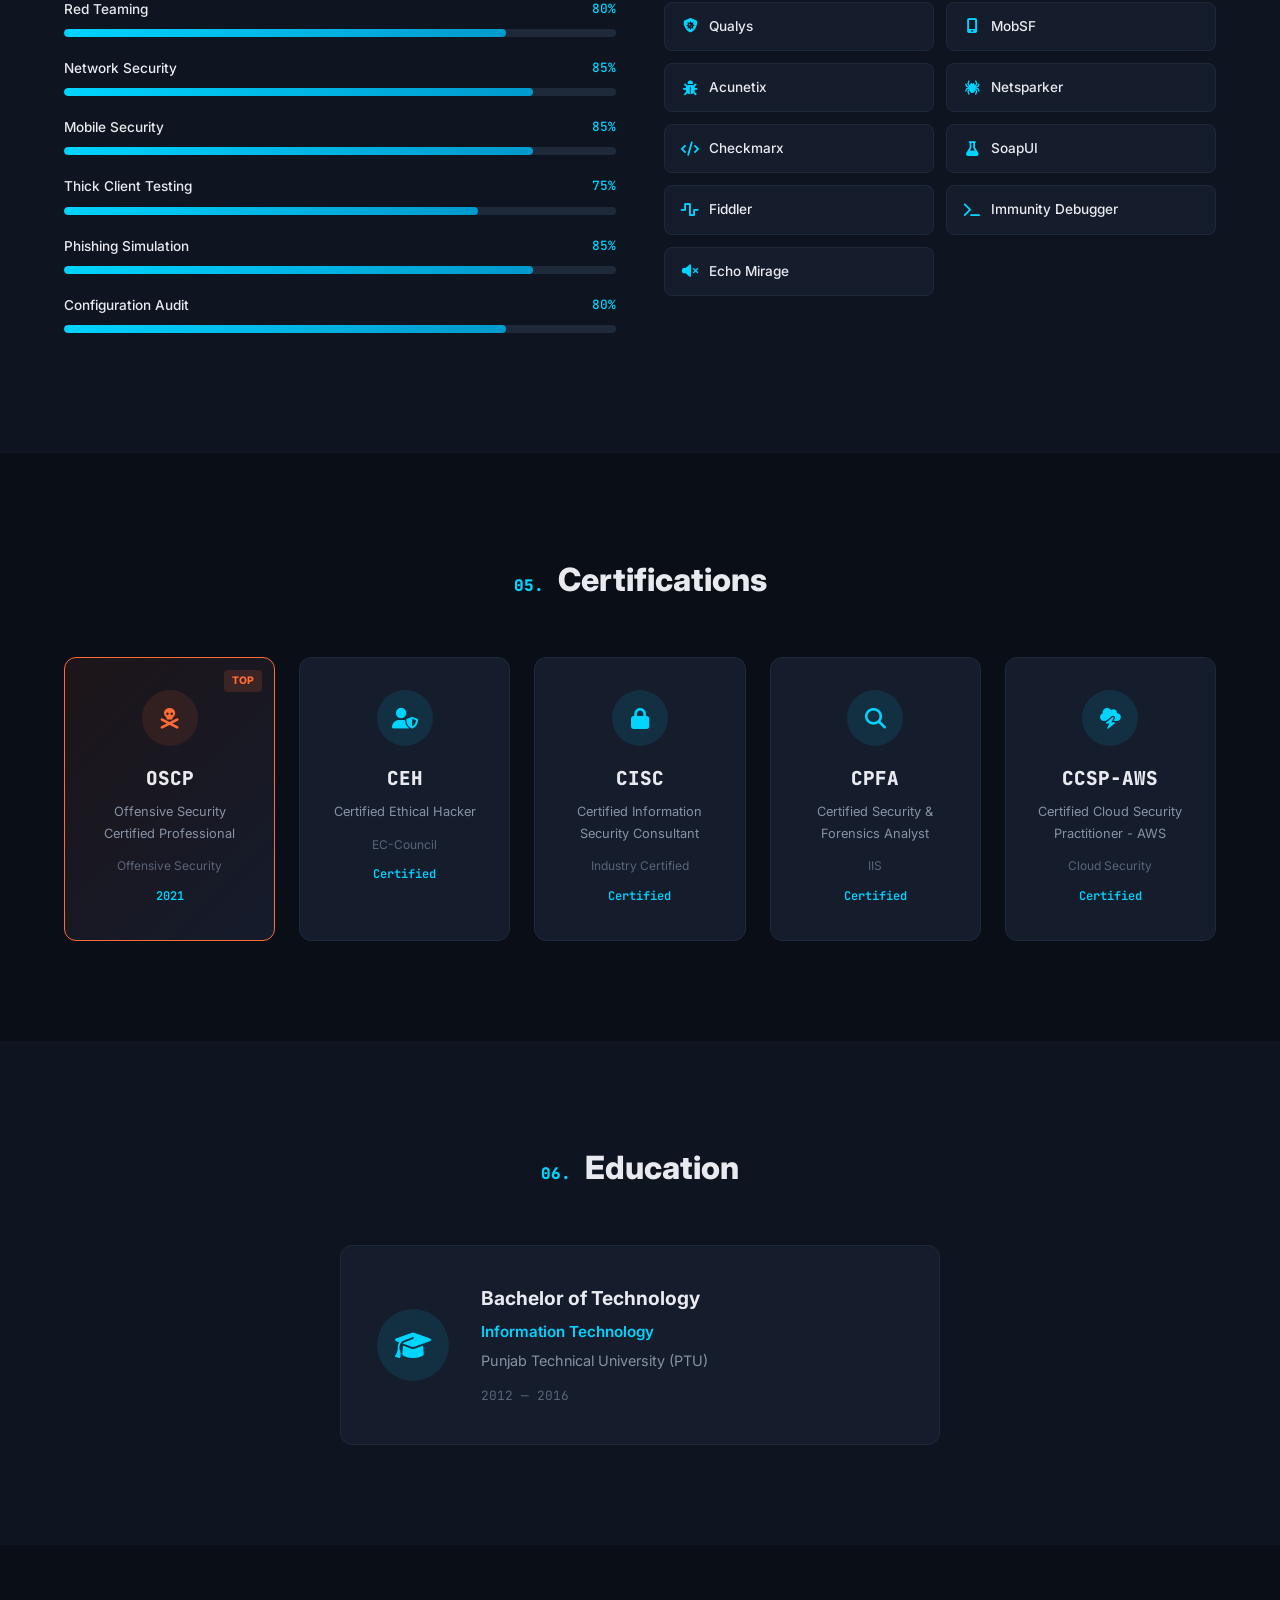
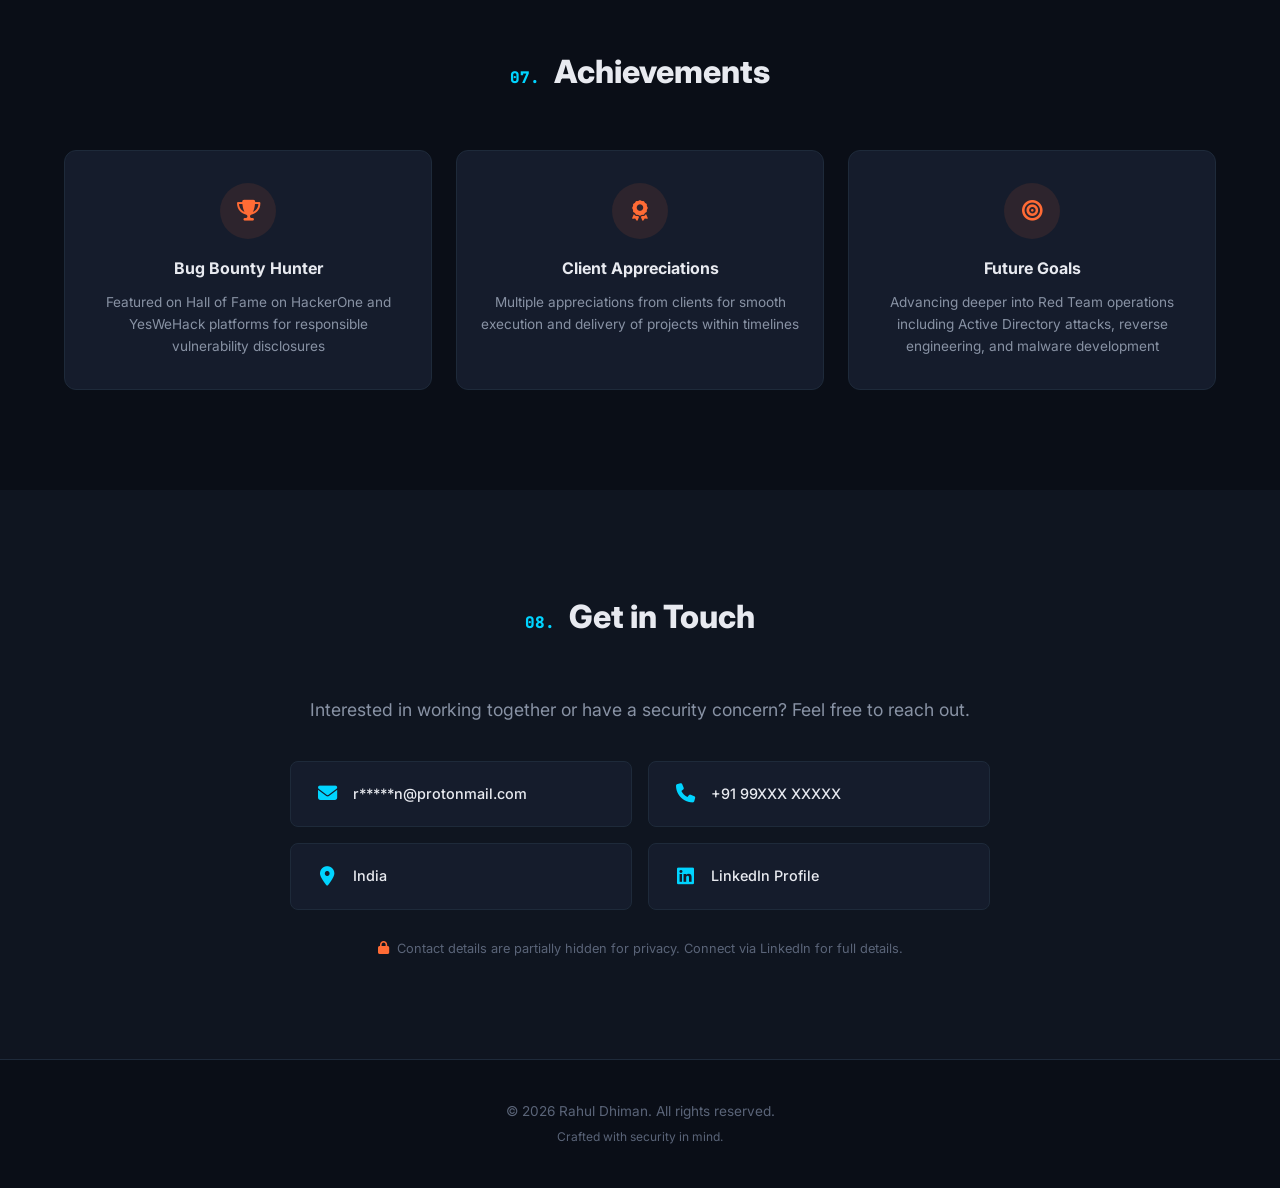
==== commit 07de06da: "Add files via upload" ====
--- a/index.html
+++ b/index.html
@@ -1,602 +1,299 @@
-
 <!DOCTYPE html>
 <html lang="en">
 <head>
     <meta charset="UTF-8">
     <meta name="viewport" content="width=device-width, initial-scale=1.0">
-    <title>Rahul Dhiman - Security Consultant & Red Teamer</title>
-    <style>
-        :root {
-            --primary: #00d4ff;
-            --primary-dark: #0099cc;
-            --bg-dark: #0a0e27;
-            --bg-darker: #050810;
-            --text-light: #e0e0e0;
-            --text-muted: #a0a0a0;
-            --accent: #ff1744;
-            --success: #00ff88;
-        }
-
-        * {
-            margin: 0;
-            padding: 0;
-            box-sizing: border-box;
-        }
-
-        body {
-            font-family: 'Segoe UI', Tahoma, Geneva, Verdana, sans-serif;
-            background: var(--bg-darker);
-            color: var(--text-light);
-            line-height: 1.6;
-            scroll-behavior: smooth;
-        }
-
-        /* Navigation */
-        nav {
-            position: sticky;
-            top: 0;
-            background: rgba(5, 8, 16, 0.95);
-            backdrop-filter: blur(10px);
-            padding: 1rem 2rem;
-            display: flex;
-            justify-content: space-between;
-            align-items: center;
-            border-bottom: 1px solid rgba(0, 212, 255, 0.1);
-            z-index: 100;
-        }
-
-        .logo {
-            font-weight: bold;
-            font-size: 1.5rem;
-            color: var(--primary);
-            text-decoration: none;
-        }
-
-        nav ul {
-            display: flex;
-            list-style: none;
-            gap: 2rem;
-        }
-
-        nav a {
-            color: var(--text-light);
-            text-decoration: none;
-            transition: color 0.3s ease;
-            font-size: 0.95rem;
-        }
-
-        nav a:hover {
-            color: var(--primary);
-        }
-
-        /* Hero Section */
-        .hero {
-            background: linear-gradient(135deg, var(--bg-dark) 0%, rgba(0, 212, 255, 0.05) 100%);
-            padding: 6rem 2rem;
-            text-align: center;
-            border-bottom: 1px solid rgba(0, 212, 255, 0.2);
-        }
-
-        .hero h1 {
-            font-size: 3.5rem;
-            margin-bottom: 1rem;
-            background: linear-gradient(135deg, var(--primary) 0%, var(--success) 100%);
-            -webkit-background-clip: text;
-            -webkit-text-fill-color: transparent;
-            background-clip: text;
-        }
-
-        .hero .subtitle {
-            font-size: 1.3rem;
-            color: var(--text-muted);
-            margin-bottom: 2rem;
-        }
-
-        .cta-buttons {
-            display: flex;
-            gap: 1rem;
-            justify-content: center;
-            flex-wrap: wrap;
-        }
-
-        .btn {
-            padding: 0.8rem 2rem;
-            border: none;
-            border-radius: 5px;
-            cursor: pointer;
-            font-size: 1rem;
-            transition: all 0.3s ease;
-            text-decoration: none;
-            display: inline-block;
-        }
-
-        .btn-primary {
-            background: var(--primary);
-            color: var(--bg-darker);
-            font-weight: bold;
-        }
-
-        .btn-primary:hover {
-            background: var(--primary-dark);
-            transform: translateY(-2px);
-            box-shadow: 0 10px 20px rgba(0, 212, 255, 0.3);
-        }
-
-        .btn-secondary {
-            background: transparent;
-            color: var(--primary);
-            border: 2px solid var(--primary);
-        }
-
-        .btn-secondary:hover {
-            background: rgba(0, 212, 255, 0.1);
-            transform: translateY(-2px);
-        }
-
-        /* Contact Info */
-        .contact-info {
-            margin-top: 2rem;
-            font-size: 0.95rem;
-        }
-
-        .contact-info a {
-            color: var(--primary);
-            text-decoration: none;
-        }
-
-        .contact-info a:hover {
-            text-decoration: underline;
-        }
-
-        /* Section Styling */
-        section {
-            padding: 4rem 2rem;
-            max-width: 1200px;
-            margin: 0 auto;
-        }
-
-        section h2 {
-            font-size: 2.5rem;
-            margin-bottom: 2rem;
-            color: var(--primary);
-            border-bottom: 2px solid var(--primary);
-            padding-bottom: 1rem;
-        }
-
-        /* About Section */
-        .about {
-            background: var(--bg-dark);
-        }
-
-        .about p {
-            font-size: 1.1rem;
-            color: var(--text-muted);
-            margin-bottom: 1.5rem;
-            line-height: 1.8;
-        }
-
-        /* Experience Section */
-        .experience {
-            background: var(--bg-darker);
-        }
-
-        .job {
-            background: rgba(0, 212, 255, 0.05);
-            padding: 2rem;
-            margin-bottom: 1.5rem;
-            border-left: 4px solid var(--primary);
-            border-radius: 5px;
-            transition: all 0.3s ease;
-        }
-
-        .job:hover {
-            background: rgba(0, 212, 255, 0.1);
-            transform: translateX(5px);
-        }
-
-        .job-header {
-            display: flex;
-            justify-content: space-between;
-            align-items: start;
-            margin-bottom: 1rem;
-            flex-wrap: wrap;
-            gap: 1rem;
-        }
-
-        .job h3 {
-            color: var(--primary);
-            font-size: 1.3rem;
-        }
-
-        .job-title {
-            color: var(--success);
-            font-weight: bold;
-        }
-
-        .job-dates {
-            color: var(--text-muted);
-            font-size: 0.9rem;
-        }
-
-        .job ul {
-            margin-left: 1.5rem;
-            color: var(--text-muted);
-        }
-
-        .job li {
-            margin-bottom: 0.5rem;
-        }
-
-        /* Skills Section */
-        .skills {
-            background: var(--bg-dark);
-        }
-
-        .skills-container {
-            display: grid;
-            grid-template-columns: repeat(auto-fit, minmax(250px, 1fr));
-            gap: 2rem;
-        }
-
-        .skill-category {
-            background: rgba(0, 212, 255, 0.05);
-            padding: 1.5rem;
-            border-radius: 5px;
-            border: 1px solid rgba(0, 212, 255, 0.2);
-        }
-
-        .skill-category h3 {
-            color: var(--primary);
-            margin-bottom: 1rem;
-        }
-
-        .skill-list {
-            list-style: none;
-        }
-
-        .skill-list li {
-            padding: 0.5rem 0;
-            color: var(--text-muted);
-            position: relative;
-            padding-left: 1.5rem;
-        }
-
-        .skill-list li:before {
-            content: "▸";
-            color: var(--success);
-            position: absolute;
-            left: 0;
-        }
-
-        /* Certifications */
-        .certs-container {
-            display: grid;
-            grid-template-columns: repeat(auto-fit, minmax(200px, 1fr));
-            gap: 1.5rem;
-        }
-
-        .cert {
-            background: linear-gradient(135deg, rgba(0, 212, 255, 0.1), rgba(0, 255, 136, 0.1));
-            padding: 1.5rem;
-            border-radius: 5px;
-            border: 1px solid var(--primary);
-            text-align: center;
-        }
-
-        .cert-name {
-            color: var(--primary);
-            font-weight: bold;
-            margin-bottom: 0.5rem;
-        }
-
-        .cert-status {
-            color: var(--success);
-            font-size: 0.85rem;
-        }
-
-        /* Achievements */
-        .achievement {
-            background: rgba(255, 23, 68, 0.1);
-            padding: 1rem;
-            margin-bottom: 1rem;
-            border-left: 4px solid var(--accent);
-            border-radius: 5px;
-            color: var(--text-muted);
-        }
-
-        .achievement:before {
-            content: "★ ";
-            color: var(--accent);
-            font-weight: bold;
-        }
-
-        /* Footer */
-        footer {
-            background: var(--bg-dark);
-            text-align: center;
-            padding: 2rem;
-            border-top: 1px solid rgba(0, 212, 255, 0.2);
-            color: var(--text-muted);
-        }
-
-        .social-links {
-            display: flex;
-            gap: 1.5rem;
-            justify-content: center;
-            margin-bottom: 1rem;
-        }
-
-        .social-links a {
-            color: var(--primary);
-            text-decoration: none;
-            font-size: 0.95rem;
-            transition: color 0.3s ease;
-        }
-
-        .social-links a:hover {
-            color: var(--success);
-        }
-
-        /* Responsive */
-        @media (max-width: 768px) {
-            nav ul {
-                gap: 1rem;
-                font-size: 0.85rem;
-            }
-
-            .hero h1 {
-                font-size: 2.5rem;
-            }
-
-            .hero .subtitle {
-                font-size: 1.1rem;
-            }
-
-            section h2 {
-                font-size: 2rem;
-            }
-
-            .job-header {
-                flex-direction: column;
-            }
-
-            .skills-container {
-                grid-template-columns: 1fr;
-            }
-        }
-    </style>
+    <title>Rahul Dhiman | Cybersecurity Professional</title>
+    <link rel="preconnect" href="https://fonts.googleapis.com">
+    <link href="https://fonts.googleapis.com/css2?family=Inter:wght@300;400;500;600;700;800;900&family=JetBrains+Mono:wght@400;500;700&display=swap" rel="stylesheet">
+    <link rel="stylesheet" href="https://cdnjs.cloudflare.com/ajax/libs/font-awesome/6.5.1/css/all.min.css">
+    <link rel="stylesheet" href="styles.css">
 </head>
 <body>
-    <!-- Navigation -->
-    <nav>
-        <a href="#" class="logo">RD</a>
-        <ul>
-            <li><a href="#about">About</a></li>
-            <li><a href="#experience">Experience</a></li>
-            <li><a href="#skills">Skills</a></li>
-            <li><a href="#contact">Contact</a></li>
-        </ul>
+    <canvas id="particles"></canvas>
+    <nav class="navbar" id="navbar">
+        <div class="nav-container">
+            <a href="#hero" class="nav-logo">
+                <span class="logo-bracket">&lt;</span>RD<span class="logo-bracket">/&gt;</span>
+            </a>
+            <ul class="nav-links" id="navLinks">
+                <li><a href="#about">About</a></li>
+                <li><a href="#experience">Experience</a></li>
+                <li><a href="#skills">Skills</a></li>
+                <li><a href="#certifications">Certifications</a></li>
+                <li><a href="#education">Education</a></li>
+                <li><a href="#contact">Contact</a></li>
+            </ul>
+            <button class="nav-toggle" id="navToggle" aria-label="Toggle menu">
+                <span></span><span></span><span></span>
+            </button>
+        </div>
     </nav>
-
-    <!-- Hero Section -->
-    <section class="hero">
-        <h1>Rahul Dhiman</h1>
-        <p class="subtitle">Security Consultant | Red Teamer | Penetration Tester</p>
-        <p style="color: var(--text-muted); margin-bottom: 2rem;">Specializing in Red Team Operations, VAPT, and Enterprise Security</p>
-        <div class="cta-buttons">
-            <a href="#contact" class="btn btn-primary">Get In Touch</a>
-            <a href="#experience" class="btn btn-secondary">View My Work</a>
-        </div>
-        <div class="contact-info">
-            <p>📧 <a href="mailto:rahuldhiman@protonmail.com">rahuldhiman@protonmail.com</a></p>
-
-            <p>📍 Ambala City, India</p>
-        </div>
-    </section>
-
-    <!-- About Section -->
-    <section id="about" class="about">
-        <h2>About Me</h2>
-        <p>Experienced Security Consultant with 8+ years in information security, specializing in vulnerability assessment, penetration testing, and red teaming for enterprise clients. Skilled in using both manual techniques and industry-standard security tools to uncover and mitigate threats.</p>
-        <p>Proven track record of leading projects, developing robust security solutions, and delivering actionable results that enhance organizational resilience. Currently learning advanced red team tactics, Active Directory exploitation, reverse engineering, and malware analysis.</p>
-        <p><strong>Languages:</strong> Hindi, English, Punjabi</p>
-    </section>
-
-    <!-- Experience Section -->
-    <section id="experience" class="experience">
-        <h2>Professional Experience</h2>
-
-        <div class="job">
-            <div class="job-header">
-                <div>
-                    <h3>Deloitte Touche Tohmatsu India LLP</h3>
-                    <p class="job-title">Deputy Manager</p>
-                </div>
-                <span class="job-dates">Nov 2023 - Present</span>
-            </div>
-            <ul>
-                <li>Led and managed security assessment teams and multiple cybersecurity projects end-to-end</li>
-                <li>Developed proposal documents and authored mobile penetration testing guidelines to standardize team processes</li>
-                <li>Planned and executed Red Teaming engagements, simulating real-world attack scenarios to identify security gaps</li>
-                <li>Designed and conducted social engineering campaigns, including phishing simulations</li>
-            </ul>
-        </div>
-
-        <div class="job">
-            <div class="job-header">
-                <div>
-                    <h3>RedHunt LABS</h3>
-                    <p class="job-title">Sr. Security Consultant (Team Lead)</p>
-                </div>
-                <span class="job-dates">Mar 2022 - Jul 2023</span>
-            </div>
-            <ul>
-                <li>Led and managed security teams across Android, iOS, web applications, and web services</li>
-                <li>Handled client escalations and ensured smooth onboarding and engagement debriefings</li>
-                <li>Developed detailed guidelines and checklists to standardize penetration testing processes</li>
-                <li>Conducted comprehensive penetration tests and provided actionable security solutions</li>
-            </ul>
-        </div>
-
-        <div class="job">
-            <div class="job-header">
-                <div>
-                    <h3>Oracle</h3>
-                    <p class="job-title">Penetration Tester & Security Engineer</p>
-                </div>
-                <span class="job-dates">Nov 2021 - Jan 2022</span>
-            </div>
-            <ul>
-                <li>Performed penetration testing on Atlassian products within Oracle Cloud Infrastructure (OCI)</li>
-                <li>Assessed cloud security configurations, application security, and infrastructure compliance</li>
-                <li>Collaborated with development and cloud teams to address security findings</li>
-            </ul>
-        </div>
-
-        <div class="job">
-            <div class="job-header">
-                <div>
-                    <h3>Network Intelligence India</h3>
-                    <p class="job-title">Sr. Cybersecurity Analyst</p>
-                </div>
-                <span class="job-dates">May 2017 - Oct 2021</span>
-            </div>
-            <ul>
-                <li>Conducted comprehensive security assessment engagements on web, mobile, API, and thick client applications</li>
-                <li>Performed network infrastructure assessment and configuration audit</li>
-                <li>Tested applications across banking, finance, insurance, payment, and corporate sectors</li>
-            </ul>
-        </div>
-    </section>
-
-    <!-- Skills Section -->
-    <section id="skills" class="skills">
-        <h2>Skills & Expertise</h2>
-        <div class="skills-container">
-            <div class="skill-category">
-                <h3>Vulnerability Assessment</h3>
-                <ul class="skill-list">
-                    <li>OWASP Top 10 Analysis</li>
-                    <li>Web Application Testing</li>
-                    <li>Mobile App Security (iOS/Android)</li>
-                    <li>API Security Testing</li>
-                    <li>Network Infrastructure Assessment</li>
-                </ul>
-            </div>
-
-            <div class="skill-category">
-                <h3>Red Team Operations</h3>
-                <ul class="skill-list">
-                    <li>Social Engineering & Phishing</li>
-                    <li>Physical Penetration Testing</li>
-                    <li>Advanced Attack Scenarios</li>
-                    <li>Post-Exploitation Techniques</li>
-                    <li>C2 Framework Operations</li>
-                </ul>
-            </div>
-
-            <div class="skill-category">
-                <h3>Security Tools</h3>
-                <ul class="skill-list">
-                    <li>Burp Suite (Advanced)</li>
-                    <li>Metasploit Framework</li>
-                    <li>Nmap & Nessus</li>
-                    <li>Qualys & Acunetix</li>
-                    <li>MobSF, Checkmarx</li>
-                </ul>
-            </div>
-
-            <div class="skill-category">
-                <h3>Cloud Security</h3>
-                <ul class="skill-list">
-                    <li>AWS Security Assessment</li>
-                    <li>OCI Penetration Testing</li>
-                    <li>Azure Security Review</li>
-                    <li>Cloud Infrastructure Hardening</li>
-                    <li>IAM & Access Control</li>
-                </ul>
-            </div>
-
-            <div class="skill-category">
-                <h3>Compliance & Frameworks</h3>
-                <ul class="skill-list">
-                    <li>NIST Framework</li>
-                    <li>CIS Benchmarks</li>
-                    <li>OWASP Testing Guide</li>
-                    <li>SOC 2 Compliance</li>
-                    <li>ISO 27001</li>
-                </ul>
-            </div>
-
-            <div class="skill-category">
-                <h3>Technical Skills</h3>
-                <ul class="skill-list">
-                    <li>TCP/IP & Networking</li>
-                    <li>Database Security</li>
-                    <li>Configuration Audit</li>
-                    <li>Threat Analysis</li>
-                    <li>Report Writing</li>
-                </ul>
-            </div>
-        </div>
-
-        <h2 style="margin-top: 3rem;">Certifications</h2>
-        <div class="certs-container">
-            <div class="cert">
-                <div class="cert-name">OSCP</div>
-                <div class="cert-status">In Progress (10/2021)</div>
-                <p style="font-size: 0.85rem; color: var(--text-muted); margin-top: 0.5rem;">Offensive Security Certified Professional</p>
-            </div>
-            <div class="cert">
-                <div class="cert-name">CEH</div>
-                <div class="cert-status">Certified</div>
-                <p style="font-size: 0.85rem; color: var(--text-muted); margin-top: 0.5rem;">Certified Ethical Hacker (ECC13557092317)</p>
-            </div>
-            <div class="cert">
-                <div class="cert-name">CISC</div>
-                <div class="cert-status">Certified</div>
-                <p style="font-size: 0.85rem; color: var(--text-muted); margin-top: 0.5rem;">Certified Information Security Consultant</p>
-            </div>
-            <div class="cert">
-                <div class="cert-name">CCSP-AWS</div>
-                <div class="cert-status">Certified</div>
-                <p style="font-size: 0.85rem; color: var(--text-muted); margin-top: 0.5rem;">Cloud Security Practitioner</p>
-            </div>
-            <div class="cert">
-                <div class="cert-name">CPFA</div>
-                <div class="cert-status">Certified</div>
-                <p style="font-size: 0.85rem; color: var(--text-muted); margin-top: 0.5rem;">Security & Forensics Analyst</p>
-            </div>
-        </div>
-
-        <h2 style="margin-top: 3rem;">Achievements</h2>
-        <div style="max-width: 600px;">
-            <div class="achievement">Bug Bounty Hall of Fame on HackerOne & YesWeHack</div>
-            <div class="achievement">Active CTF Competitor with consistent placements</div>
-            <div class="achievement">Multiple Client Appreciations for timely delivery and quality work</div>
-            <div class="achievement">Led team-based security assessment initiatives</div>
-        </div>
-    </section>
-
-    <!-- Contact Section -->
-    <section id="contact" class="experience">
-        <h2>Get In Touch</h2>
-        <div style="max-width: 600px; margin: 0 auto;">
-            <p style="color: var(--text-muted); margin-bottom: 1.5rem;">Open to Red Team opportunities, security research collaborations, and CTF challenges. Let&apos;s connect!</p>
-            <div class="social-links">
-                <a href="mailto:rahuldhiman@protonmail.com">📧 Email</a>
-                <a href="tel:+919996955942">📱 Call</a>
-                <a href="https://www.linkedin.com/in/rahuldhiman" target="_blank">💼 LinkedIn</a>
-                <a href="https://github.com/rahuldhiman" target="_blank">💻 GitHub</a>
-            </div>
-            <p style="color: var(--text-muted); font-size: 0.9rem; margin-top: 2rem;">Ambala City, India | EST: 2017</p>
-        </div>
-    </section>
-
-    <!-- Footer -->
-    <footer>
-        <p>&copy; 2025 Rahul Dhiman. All rights reserved.</p>
-        <p style="font-size: 0.85rem; margin-top: 0.5rem;">Last Updated: December 2025</p>
+    <section class="hero" id="hero">
+        <div class="hero-content">
+            <div class="hero-badge"><i class="fas fa-shield-halved"></i> Cybersecurity Professional</div>
+            <h1 class="hero-name">
+                <span class="line">Rahul</span>
+                <span class="line accent">Dhiman</span>
+            </h1>
+            <div class="hero-typewriter">
+                <span class="typewriter-prefix">$ </span>
+                <span class="typewriter-text" id="typewriter"></span>
+                <span class="typewriter-cursor">|</span>
+            </div>
+            <p class="hero-summary">Experienced Security Consultant with <strong>8+ years</strong> in information security, specializing in vulnerability assessment, penetration testing, and red teaming for enterprise clients.</p>
+            <div class="hero-actions">
+                <a href="#experience" class="btn btn-primary"><i class="fas fa-briefcase"></i> View Experience</a>
+                <a href="#contact" class="btn btn-outline"><i class="fas fa-envelope"></i> Get in Touch</a>
+            </div>
+            <div class="hero-stats">
+                <div class="stat">
+                    <span class="stat-number" data-count="8">0</span><span class="stat-plus">+</span>
+                    <span class="stat-label">Years Experience</span>
+                </div>
+                <div class="stat">
+                    <span class="stat-number" data-count="5">0</span><span class="stat-plus">+</span>
+                    <span class="stat-label">Certifications</span>
+                </div>
+                <div class="stat">
+                    <span class="stat-number" data-count="4">0</span>
+                    <span class="stat-label">Companies</span>
+                </div>
+            </div>
+        </div>
+        <div class="scroll-indicator"><span>Scroll Down</span><i class="fas fa-chevron-down"></i></div>
+    </section>
+    <section class="section" id="about">
+        <div class="container">
+            <h2 class="section-title"><span class="section-number">01.</span> About Me</h2>
+            <div class="about-grid">
+                <div class="about-text">
+                    <p>Experienced Security Consultant specializing in vulnerability assessment, penetration testing, and red teaming for enterprise clients. Skilled in using both manual techniques and industry-standard security tools to uncover and mitigate threats.</p>
+                    <p>Proven track record of leading projects, developing robust security solutions, and delivering actionable results that enhance organizational resilience. Continuously learning and adopting new technologies to improve security frameworks and address evolving risks.</p>
+                    <div class="about-highlights">
+                        <div class="highlight"><i class="fas fa-bug"></i><span>Bug Bounty Hunter</span><small>HackerOne / YesWeHack HOF</small></div>
+                        <div class="highlight"><i class="fas fa-flag"></i><span>Active CTF Player</span><small>Competitive Security Challenges</small></div>
+                        <div class="highlight"><i class="fas fa-users"></i><span>Team Leader</span><small>Led Security Assessment Teams</small></div>
+                    </div>
+                </div>
+                <div class="about-card">
+                    <div class="terminal-window">
+                        <div class="terminal-header">
+                            <span class="terminal-dot red"></span>
+                            <span class="terminal-dot yellow"></span>
+                            <span class="terminal-dot green"></span>
+                            <span class="terminal-title">rahul@kali:~</span>
+                        </div>
+                        <div class="terminal-body">
+                            <div class="terminal-line"><span class="prompt">$</span> cat profile.json</div>
+                            <div class="terminal-output"><pre>{
+  "name": "Rahul Dhiman",
+  "role": "Deputy Manager",
+  "company": "Deloitte",
+  "specialization": [
+    "Red Teaming",
+    "Penetration Testing",
+    "Vulnerability Assessment",
+    "Social Engineering"
+  ],
+  "languages": [
+    "Hindi", "English", "Punjabi"
+  ],
+  "status": "Open to opportunities"
+}</pre></div>
+                        </div>
+                    </div>
+                </div>
+            </div>
+        </div>
+    </section>
+    <section class="section section-dark" id="competencies">
+        <div class="container">
+            <h2 class="section-title"><span class="section-number">02.</span> Core Competencies</h2>
+            <div class="competencies-grid">
+                <div class="competency-card" data-aos><div class="competency-icon"><i class="fas fa-spider"></i></div><h3>OWASP Top 10</h3><p>Expertise in OWASP Top 10 vulnerabilities and remediation techniques</p></div>
+                <div class="competency-card" data-aos><div class="competency-icon"><i class="fas fa-crosshairs"></i></div><h3>VAPT</h3><p>Proficient in Vulnerability Assessment and Penetration Testing of Web, Mobile, APIs &amp; Networks</p></div>
+                <div class="competency-card" data-aos><div class="competency-icon"><i class="fas fa-network-wired"></i></div><h3>Network Security</h3><p>Strong understanding of TCP/IP, network protocols, and foundational networking concepts</p></div>
+                <div class="competency-card" data-aos><div class="competency-icon"><i class="fas fa-server"></i></div><h3>Configuration Audits</h3><p>Skilled in configuration audits for database servers, HTTP servers, and middleware</p></div>
+                <div class="competency-card" data-aos><div class="competency-icon"><i class="fas fa-toolbox"></i></div><h3>Security Tools</h3><p>Burp Suite, Nmap, Metasploit, Qualys, Nessus, MobSF, Checkmarx &amp; more</p></div>
+                <div class="competency-card" data-aos><div class="competency-icon"><i class="fas fa-scale-balanced"></i></div><h3>Compliance</h3><p>Knowledge of security frameworks, compliance standards, and regulatory requirements</p></div>
+            </div>
+        </div>
+    </section>
+    <section class="section" id="experience">
+        <div class="container">
+            <h2 class="section-title"><span class="section-number">03.</span> Experience</h2>
+            <div class="timeline">
+                <div class="timeline-item" data-aos>
+                    <div class="timeline-marker"><i class="fas fa-building"></i></div>
+                    <div class="timeline-content">
+                        <div class="timeline-header">
+                            <div><h3 class="timeline-company">Deloitte Touche Tohmatsu India LLP</h3><span class="timeline-role">Deputy Manager</span></div>
+                            <span class="timeline-date"><i class="fas fa-calendar"></i> Nov 2023 &mdash; Present</span>
+                        </div>
+                        <ul class="timeline-details">
+                            <li>Led and managed security assessment teams and multiple cybersecurity projects end-to-end</li>
+                            <li>Developed proposal documents and authored mobile penetration testing guidelines to standardize team processes</li>
+                            <li>Planned and executed Red Teaming engagements, simulating real-world attack scenarios to identify security gaps</li>
+                            <li>Designed and conducted social engineering campaigns, including phishing simulations, to assess organizational readiness</li>
+                        </ul>
+                        <div class="timeline-tags"><span class="tag">Red Teaming</span><span class="tag">Social Engineering</span><span class="tag">Phishing</span><span class="tag">Team Leadership</span></div>
+                    </div>
+                </div>
+                <div class="timeline-item" data-aos>
+                    <div class="timeline-marker"><i class="fas fa-laptop-code"></i></div>
+                    <div class="timeline-content">
+                        <div class="timeline-header">
+                            <div><h3 class="timeline-company">Freelance</h3><span class="timeline-role">Security Consultant</span></div>
+                            <span class="timeline-date"><i class="fas fa-calendar"></i> Jul 2023 &mdash; Nov 2023</span>
+                        </div>
+                        <ul class="timeline-details">
+                            <li>Conducted thorough penetration testing and delivered comprehensive pentest reports to clients</li>
+                        </ul>
+                        <div class="timeline-tags"><span class="tag">Penetration Testing</span><span class="tag">Reporting</span></div>
+                    </div>
+                </div>
+                <div class="timeline-item" data-aos>
+                    <div class="timeline-marker"><i class="fas fa-shield-halved"></i></div>
+                    <div class="timeline-content">
+                        <div class="timeline-header">
+                            <div><h3 class="timeline-company">RedHunt Labs</h3><span class="timeline-role">Sr. Security Consultant (Team Lead)</span></div>
+                            <span class="timeline-date"><i class="fas fa-calendar"></i> Mar 2022 &mdash; Jul 2023</span>
+                        </div>
+                        <ul class="timeline-details">
+                            <li>Led and managed security teams and multiple penetration testing projects across Android, iOS, web applications, and web services</li>
+                            <li>Handled client escalations promptly and ensured smooth onboarding and engagement debriefings</li>
+                            <li>Developed detailed guidelines and checklists to standardize and improve the penetration testing process</li>
+                            <li>Conducted comprehensive penetration tests identifying vulnerabilities and providing actionable solutions</li>
+                        </ul>
+                        <div class="timeline-tags"><span class="tag">Mobile Security</span><span class="tag">Web App Testing</span><span class="tag">Team Lead</span><span class="tag">API Security</span></div>
+                    </div>
+                </div>
+                <div class="timeline-item" data-aos>
+                    <div class="timeline-marker"><i class="fas fa-cloud"></i></div>
+                    <div class="timeline-content">
+                        <div class="timeline-header">
+                            <div><h3 class="timeline-company">Oracle</h3><span class="timeline-role">Penetration Tester &amp; Security Engineer</span></div>
+                            <span class="timeline-date"><i class="fas fa-calendar"></i> Nov 2021 &mdash; Jan 2022</span>
+                        </div>
+                        <ul class="timeline-details">
+                            <li>Performed penetration testing on Atlassian products hosted within Oracle Cloud Infrastructure (OCI)</li>
+                            <li>Assessed cloud security configurations, application security, and infrastructure for OCI compliance</li>
+                            <li>Collaborated with development and cloud teams to address security findings and improve cloud security posture</li>
+                        </ul>
+                        <div class="timeline-tags"><span class="tag">Cloud Security</span><span class="tag">OCI</span><span class="tag">Atlassian</span></div>
+                    </div>
+                </div>
+                <div class="timeline-item" data-aos>
+                    <div class="timeline-marker"><i class="fas fa-user-secret"></i></div>
+                    <div class="timeline-content">
+                        <div class="timeline-header">
+                            <div><h3 class="timeline-company">Network Intelligence India</h3><span class="timeline-role">Sr. Cybersecurity Analyst</span></div>
+                            <span class="timeline-date"><i class="fas fa-calendar"></i> May 2017 &mdash; Oct 2021</span>
+                        </div>
+                        <ul class="timeline-details">
+                            <li>Conducted security assessment engagements including web applications, mobile, API, thick client, network infrastructure, and configuration audits</li>
+                            <li>Tested web applications across diverse sectors: commercial, financial, banking, insurance, trading, payment, and corporate applications</li>
+                        </ul>
+                        <div class="timeline-tags"><span class="tag">Web Apps</span><span class="tag">Thick Client</span><span class="tag">Network Infra</span><span class="tag">Config Audit</span></div>
+                    </div>
+                </div>
+            </div>
+        </div>
+    </section>
+    <section class="section section-dark" id="skills">
+        <div class="container">
+            <h2 class="section-title"><span class="section-number">04.</span> Skills &amp; Tools</h2>
+            <div class="skills-layout">
+                <div class="skills-bars">
+                    <h3 class="skills-subtitle"><i class="fas fa-chart-bar"></i> Proficiency</h3>
+                    <div class="skill-bar" data-aos><div class="skill-info"><span>Web Application Security</span><span>95%</span></div><div class="skill-progress"><div class="skill-fill" data-width="95"></div></div></div>
+                    <div class="skill-bar" data-aos><div class="skill-info"><span>Web Services / API Testing</span><span>90%</span></div><div class="skill-progress"><div class="skill-fill" data-width="90"></div></div></div>
+                    <div class="skill-bar" data-aos><div class="skill-info"><span>Red Teaming</span><span>80%</span></div><div class="skill-progress"><div class="skill-fill" data-width="80"></div></div></div>
+                    <div class="skill-bar" data-aos><div class="skill-info"><span>Network Security</span><span>85%</span></div><div class="skill-progress"><div class="skill-fill" data-width="85"></div></div></div>
+                    <div class="skill-bar" data-aos><div class="skill-info"><span>Mobile Security</span><span>85%</span></div><div class="skill-progress"><div class="skill-fill" data-width="85"></div></div></div>
+                    <div class="skill-bar" data-aos><div class="skill-info"><span>Thick Client Testing</span><span>75%</span></div><div class="skill-progress"><div class="skill-fill" data-width="75"></div></div></div>
+                    <div class="skill-bar" data-aos><div class="skill-info"><span>Phishing Simulation</span><span>85%</span></div><div class="skill-progress"><div class="skill-fill" data-width="85"></div></div></div>
+                    <div class="skill-bar" data-aos><div class="skill-info"><span>Configuration Audit</span><span>80%</span></div><div class="skill-progress"><div class="skill-fill" data-width="80"></div></div></div>
+                </div>
+                <div class="tools-grid">
+                    <h3 class="skills-subtitle"><i class="fas fa-wrench"></i> Tools Arsenal</h3>
+                    <div class="tools-list">
+                        <div class="tool-item"><i class="fas fa-crosshairs"></i> Burp Suite</div>
+                        <div class="tool-item"><i class="fas fa-satellite-dish"></i> Nmap</div>
+                        <div class="tool-item"><i class="fas fa-bomb"></i> Metasploit</div>
+                        <div class="tool-item"><i class="fas fa-search"></i> Nessus</div>
+                        <div class="tool-item"><i class="fas fa-shield-virus"></i> Qualys</div>
+                        <div class="tool-item"><i class="fas fa-mobile-screen"></i> MobSF</div>
+                        <div class="tool-item"><i class="fas fa-bug"></i> Acunetix</div>
+                        <div class="tool-item"><i class="fas fa-spider"></i> Netsparker</div>
+                        <div class="tool-item"><i class="fas fa-code"></i> Checkmarx</div>
+                        <div class="tool-item"><i class="fas fa-flask"></i> SoapUI</div>
+                        <div class="tool-item"><i class="fas fa-wave-square"></i> Fiddler</div>
+                        <div class="tool-item"><i class="fas fa-terminal"></i> Immunity Debugger</div>
+                        <div class="tool-item"><i class="fas fa-volume-xmark"></i> Echo Mirage</div>
+                    </div>
+                </div>
+            </div>
+        </div>
+    </section>
+    <section class="section" id="certifications">
+        <div class="container">
+            <h2 class="section-title"><span class="section-number">05.</span> Certifications</h2>
+            <div class="certs-grid">
+                <div class="cert-card featured" data-aos><div class="cert-icon"><i class="fas fa-skull-crossbones"></i></div><h3>OSCP</h3><p>Offensive Security Certified Professional</p><span class="cert-issuer">Offensive Security</span><span class="cert-year">2021</span></div>
+                <div class="cert-card" data-aos><div class="cert-icon"><i class="fas fa-user-shield"></i></div><h3>CEH</h3><p>Certified Ethical Hacker</p><span class="cert-issuer">EC-Council</span><span class="cert-year">Certified</span></div>
+                <div class="cert-card" data-aos><div class="cert-icon"><i class="fas fa-lock"></i></div><h3>CISC</h3><p>Certified Information Security Consultant</p><span class="cert-issuer">Industry Certified</span><span class="cert-year">Certified</span></div>
+                <div class="cert-card" data-aos><div class="cert-icon"><i class="fas fa-magnifying-glass"></i></div><h3>CPFA</h3><p>Certified Security &amp; Forensics Analyst</p><span class="cert-issuer">IIS</span><span class="cert-year">Certified</span></div>
+                <div class="cert-card" data-aos><div class="cert-icon"><i class="fas fa-cloud-bolt"></i></div><h3>CCSP-AWS</h3><p>Certified Cloud Security Practitioner - AWS</p><span class="cert-issuer">Cloud Security</span><span class="cert-year">Certified</span></div>
+            </div>
+        </div>
+    </section>
+    <section class="section section-dark" id="education">
+        <div class="container">
+            <h2 class="section-title"><span class="section-number">06.</span> Education</h2>
+            <div class="education-card" data-aos>
+                <div class="edu-icon"><i class="fas fa-graduation-cap"></i></div>
+                <div class="edu-details">
+                    <h3>Bachelor of Technology</h3>
+                    <p class="edu-field">Information Technology</p>
+                    <p class="edu-school">Punjab Technical University (PTU)</p>
+                    <span class="edu-year">2012 &mdash; 2016</span>
+                </div>
+            </div>
+        </div>
+    </section>
+    <section class="section" id="achievements">
+        <div class="container">
+            <h2 class="section-title"><span class="section-number">07.</span> Achievements</h2>
+            <div class="achievements-grid">
+                <div class="achievement-card" data-aos><div class="achievement-icon"><i class="fas fa-trophy"></i></div><h3>Bug Bounty Hunter</h3><p>Featured on Hall of Fame on HackerOne and YesWeHack platforms for responsible vulnerability disclosures</p></div>
+                <div class="achievement-card" data-aos><div class="achievement-icon"><i class="fas fa-award"></i></div><h3>Client Appreciations</h3><p>Multiple appreciations from clients for smooth execution and delivery of projects within timelines</p></div>
+                <div class="achievement-card" data-aos><div class="achievement-icon"><i class="fas fa-bullseye"></i></div><h3>Future Goals</h3><p>Advancing deeper into Red Team operations including Active Directory attacks, reverse engineering, and malware development</p></div>
+            </div>
+        </div>
+    </section>
+    <section class="section section-dark" id="contact">
+        <div class="container">
+            <h2 class="section-title"><span class="section-number">08.</span> Get in Touch</h2>
+            <div class="contact-content">
+                <p class="contact-text">Interested in working together or have a security concern? Feel free to reach out.</p>
+                <div class="contact-cards">
+                    <div class="contact-card"><i class="fas fa-envelope"></i><span>r*****n@protonmail.com</span></div>
+                    <div class="contact-card"><i class="fas fa-phone"></i><span>+91 99XXX XXXXX</span></div>
+                    <div class="contact-card"><i class="fas fa-location-dot"></i><span>India</span></div>
+                    <a href="https://www.linkedin.com/in/rahuldhiman" target="_blank" rel="noopener noreferrer" class="contact-card"><i class="fab fa-linkedin"></i><span>LinkedIn Profile</span></a>
+                </div>
+                <p class="contact-note"><i class="fas fa-lock"></i> Contact details are partially hidden for privacy. Connect via LinkedIn for full details.</p>
+            </div>
+        </div>
+    </section>
+    <footer class="footer">
+        <div class="container">
+            <p>&copy; 2026 Rahul Dhiman. All rights reserved.</p>
+            <p class="footer-sub">Crafted with security in mind.</p>
+        </div>
     </footer>
+    <script src="script.js"></script>
 </body>
 </html>
--- a/styles.css
+++ b/styles.css
@@ -0,0 +1,1112 @@
+/* ===== CSS Variables & Reset ===== */
+:root {
+    --primary: #00d4ff;
+    --primary-dark: #0099cc;
+    --accent: #ff6b35;
+    --bg-dark: #0a0e17;
+    --bg-section: #0f1520;
+    --bg-card: #151c2c;
+    --bg-card-hover: #1a2340;
+    --text-primary: #e8eaf0;
+    --text-secondary: #8892a4;
+    --text-muted: #5a6478;
+    --border: #1e2a3a;
+    --gradient-primary: linear-gradient(135deg, #00d4ff, #0099cc);
+    --gradient-accent: linear-gradient(135deg, #ff6b35, #ff4500);
+    --shadow-lg: 0 20px 60px rgba(0, 0, 0, 0.4);
+    --shadow-glow: 0 0 30px rgba(0, 212, 255, 0.15);
+    --radius: 12px;
+    --radius-sm: 8px;
+    --transition: 0.3s cubic-bezier(0.4, 0, 0.2, 1);
+}
+
+*, *::before, *::after {
+    margin: 0;
+    padding: 0;
+    box-sizing: border-box;
+}
+
+html {
+    scroll-behavior: smooth;
+    scroll-padding-top: 80px;
+}
+
+body {
+    font-family: 'Inter', -apple-system, BlinkMacSystemFont, sans-serif;
+    background: var(--bg-dark);
+    color: var(--text-primary);
+    line-height: 1.7;
+    overflow-x: hidden;
+}
+
+a { text-decoration: none; color: inherit; }
+ul { list-style: none; }
+
+.container {
+    max-width: 1200px;
+    margin: 0 auto;
+    padding: 0 24px;
+}
+
+/* ===== Particle Canvas ===== */
+#particles {
+    position: fixed;
+    top: 0;
+    left: 0;
+    width: 100%;
+    height: 100%;
+    z-index: 0;
+    pointer-events: none;
+}
+
+/* ===== Navbar ===== */
+.navbar {
+    position: fixed;
+    top: 0;
+    left: 0;
+    right: 0;
+    z-index: 1000;
+    padding: 16px 0;
+    transition: var(--transition);
+    background: transparent;
+}
+
+.navbar.scrolled {
+    background: rgba(10, 14, 23, 0.92);
+    backdrop-filter: blur(20px);
+    border-bottom: 1px solid var(--border);
+    padding: 10px 0;
+}
+
+.nav-container {
+    max-width: 1200px;
+    margin: 0 auto;
+    padding: 0 24px;
+    display: flex;
+    align-items: center;
+    justify-content: space-between;
+}
+
+.nav-logo {
+    font-family: 'JetBrains Mono', monospace;
+    font-size: 1.5rem;
+    font-weight: 700;
+    color: var(--text-primary);
+    transition: var(--transition);
+}
+
+.logo-bracket { color: var(--primary); }
+
+.nav-links {
+    display: flex;
+    gap: 32px;
+}
+
+.nav-links a {
+    font-size: 0.9rem;
+    font-weight: 500;
+    color: var(--text-secondary);
+    transition: var(--transition);
+    position: relative;
+}
+
+.nav-links a::after {
+    content: '';
+    position: absolute;
+    bottom: -4px;
+    left: 0;
+    width: 0;
+    height: 2px;
+    background: var(--gradient-primary);
+    transition: var(--transition);
+}
+
+.nav-links a:hover,
+.nav-links a.active {
+    color: var(--primary);
+}
+
+.nav-links a:hover::after,
+.nav-links a.active::after {
+    width: 100%;
+}
+
+.nav-toggle {
+    display: none;
+    flex-direction: column;
+    gap: 5px;
+    background: none;
+    border: none;
+    cursor: pointer;
+    padding: 4px;
+}
+
+.nav-toggle span {
+    display: block;
+    width: 24px;
+    height: 2px;
+    background: var(--text-primary);
+    transition: var(--transition);
+}
+
+/* ===== Hero Section ===== */
+.hero {
+    min-height: 100vh;
+    display: flex;
+    flex-direction: column;
+    align-items: center;
+    justify-content: center;
+    text-align: center;
+    position: relative;
+    z-index: 1;
+    padding: 120px 24px 60px;
+}
+
+.hero-badge {
+    display: inline-flex;
+    align-items: center;
+    gap: 8px;
+    padding: 8px 20px;
+    background: rgba(0, 212, 255, 0.1);
+    border: 1px solid rgba(0, 212, 255, 0.25);
+    border-radius: 50px;
+    font-size: 0.85rem;
+    font-weight: 500;
+    color: var(--primary);
+    margin-bottom: 24px;
+    animation: fadeInDown 0.8s ease;
+}
+
+.hero-name {
+    font-size: clamp(3rem, 8vw, 6rem);
+    font-weight: 900;
+    line-height: 1.1;
+    margin-bottom: 20px;
+    animation: fadeInUp 0.8s ease 0.2s both;
+}
+
+.hero-name .line {
+    display: block;
+}
+
+.hero-name .accent {
+    background: var(--gradient-primary);
+    -webkit-background-clip: text;
+    -webkit-text-fill-color: transparent;
+    background-clip: text;
+}
+
+.hero-typewriter {
+    font-family: 'JetBrains Mono', monospace;
+    font-size: 1.1rem;
+    color: var(--primary);
+    margin-bottom: 24px;
+    animation: fadeInUp 0.8s ease 0.4s both;
+}
+
+.typewriter-prefix {
+    color: var(--accent);
+}
+
+.typewriter-cursor {
+    animation: blink 0.8s infinite;
+}
+
+@keyframes blink {
+    0%, 100% { opacity: 1; }
+    50% { opacity: 0; }
+}
+
+.hero-summary {
+    max-width: 700px;
+    font-size: 1.1rem;
+    color: var(--text-secondary);
+    margin-bottom: 36px;
+    animation: fadeInUp 0.8s ease 0.6s both;
+}
+
+.hero-summary strong {
+    color: var(--primary);
+}
+
+.hero-actions {
+    display: flex;
+    gap: 16px;
+    flex-wrap: wrap;
+    justify-content: center;
+    margin-bottom: 60px;
+    animation: fadeInUp 0.8s ease 0.8s both;
+}
+
+.btn {
+    display: inline-flex;
+    align-items: center;
+    gap: 8px;
+    padding: 14px 28px;
+    border-radius: var(--radius-sm);
+    font-size: 0.95rem;
+    font-weight: 600;
+    transition: var(--transition);
+    cursor: pointer;
+    border: none;
+}
+
+.btn-primary {
+    background: var(--gradient-primary);
+    color: var(--bg-dark);
+}
+
+.btn-primary:hover {
+    transform: translateY(-2px);
+    box-shadow: 0 8px 30px rgba(0, 212, 255, 0.3);
+}
+
+.btn-outline {
+    background: transparent;
+    color: var(--primary);
+    border: 2px solid var(--primary);
+}
+
+.btn-outline:hover {
+    background: rgba(0, 212, 255, 0.1);
+    transform: translateY(-2px);
+}
+
+.hero-stats {
+    display: flex;
+    gap: 48px;
+    animation: fadeInUp 0.8s ease 1s both;
+}
+
+.stat {
+    text-align: center;
+}
+
+.stat-number {
+    font-size: 2.5rem;
+    font-weight: 800;
+    color: var(--primary);
+    font-family: 'JetBrains Mono', monospace;
+}
+
+.stat-plus {
+    font-size: 1.5rem;
+    color: var(--primary);
+    font-weight: 700;
+}
+
+.stat-label {
+    display: block;
+    font-size: 0.8rem;
+    color: var(--text-muted);
+    text-transform: uppercase;
+    letter-spacing: 1px;
+    margin-top: 4px;
+}
+
+.scroll-indicator {
+    position: absolute;
+    bottom: 30px;
+    display: flex;
+    flex-direction: column;
+    align-items: center;
+    gap: 8px;
+    color: var(--text-muted);
+    font-size: 0.75rem;
+    text-transform: uppercase;
+    letter-spacing: 2px;
+    animation: bounce 2s infinite;
+}
+
+@keyframes bounce {
+    0%, 100% { transform: translateY(0); }
+    50% { transform: translateY(8px); }
+}
+
+/* ===== Sections ===== */
+.section {
+    padding: 100px 0;
+    position: relative;
+    z-index: 1;
+}
+
+.section-dark {
+    background: var(--bg-section);
+}
+
+.section-title {
+    font-size: 2rem;
+    font-weight: 800;
+    margin-bottom: 50px;
+    text-align: center;
+}
+
+.section-number {
+    color: var(--primary);
+    font-family: 'JetBrains Mono', monospace;
+    font-size: 1rem;
+    margin-right: 8px;
+}
+
+/* ===== About Section ===== */
+.about-grid {
+    display: grid;
+    grid-template-columns: 1fr 1fr;
+    gap: 48px;
+    align-items: start;
+}
+
+.about-text p {
+    color: var(--text-secondary);
+    margin-bottom: 20px;
+    font-size: 1rem;
+}
+
+.about-highlights {
+    display: flex;
+    flex-direction: column;
+    gap: 16px;
+    margin-top: 32px;
+}
+
+.highlight {
+    display: flex;
+    align-items: center;
+    gap: 16px;
+    padding: 16px 20px;
+    background: var(--bg-card);
+    border-radius: var(--radius-sm);
+    border: 1px solid var(--border);
+    transition: var(--transition);
+}
+
+.highlight:hover {
+    border-color: var(--primary);
+    background: var(--bg-card-hover);
+}
+
+.highlight i {
+    font-size: 1.3rem;
+    color: var(--primary);
+    width: 24px;
+    text-align: center;
+}
+
+.highlight span {
+    font-weight: 600;
+    font-size: 0.95rem;
+}
+
+.highlight small {
+    display: block;
+    color: var(--text-muted);
+    font-size: 0.8rem;
+    margin-left: auto;
+}
+
+/* Terminal Card */
+.terminal-window {
+    background: #1a1e2e;
+    border-radius: var(--radius);
+    overflow: hidden;
+    border: 1px solid var(--border);
+    box-shadow: var(--shadow-lg);
+}
+
+.terminal-header {
+    display: flex;
+    align-items: center;
+    gap: 8px;
+    padding: 12px 16px;
+    background: #12141f;
+    border-bottom: 1px solid var(--border);
+}
+
+.terminal-dot {
+    width: 12px;
+    height: 12px;
+    border-radius: 50%;
+}
+
+.terminal-dot.red { background: #ff5f57; }
+.terminal-dot.yellow { background: #ffbd2e; }
+.terminal-dot.green { background: #28c940; }
+
+.terminal-title {
+    margin-left: 12px;
+    font-family: 'JetBrains Mono', monospace;
+    font-size: 0.8rem;
+    color: var(--text-muted);
+}
+
+.terminal-body {
+    padding: 20px;
+    font-family: 'JetBrains Mono', monospace;
+    font-size: 0.85rem;
+}
+
+.terminal-line {
+    margin-bottom: 12px;
+}
+
+.prompt {
+    color: var(--accent);
+    margin-right: 8px;
+}
+
+.terminal-output pre {
+    color: var(--primary);
+    line-height: 1.6;
+    white-space: pre-wrap;
+}
+
+/* ===== Competencies ===== */
+.competencies-grid {
+    display: grid;
+    grid-template-columns: repeat(3, 1fr);
+    gap: 24px;
+}
+
+.competency-card {
+    background: var(--bg-card);
+    padding: 32px 24px;
+    border-radius: var(--radius);
+    border: 1px solid var(--border);
+    text-align: center;
+    transition: var(--transition);
+    opacity: 0;
+    transform: translateY(30px);
+}
+
+.competency-card.visible {
+    opacity: 1;
+    transform: translateY(0);
+}
+
+.competency-card:hover {
+    border-color: var(--primary);
+    transform: translateY(-4px);
+    box-shadow: var(--shadow-glow);
+}
+
+.competency-icon {
+    width: 56px;
+    height: 56px;
+    background: rgba(0, 212, 255, 0.1);
+    border-radius: 50%;
+    display: flex;
+    align-items: center;
+    justify-content: center;
+    margin: 0 auto 16px;
+    font-size: 1.3rem;
+    color: var(--primary);
+}
+
+.competency-card h3 {
+    font-size: 1.05rem;
+    margin-bottom: 10px;
+    font-weight: 700;
+}
+
+.competency-card p {
+    font-size: 0.85rem;
+    color: var(--text-secondary);
+    line-height: 1.6;
+}
+
+/* ===== Timeline ===== */
+.timeline {
+    position: relative;
+    max-width: 900px;
+    margin: 0 auto;
+}
+
+.timeline::before {
+    content: '';
+    position: absolute;
+    left: 28px;
+    top: 0;
+    bottom: 0;
+    width: 2px;
+    background: linear-gradient(to bottom, var(--primary), var(--border));
+}
+
+.timeline-item {
+    position: relative;
+    padding-left: 76px;
+    margin-bottom: 40px;
+    opacity: 0;
+    transform: translateX(-30px);
+}
+
+.timeline-item.visible {
+    opacity: 1;
+    transform: translateX(0);
+}
+
+.timeline-item:last-child {
+    margin-bottom: 0;
+}
+
+.timeline-marker {
+    position: absolute;
+    left: 12px;
+    top: 20px;
+    width: 34px;
+    height: 34px;
+    background: var(--bg-dark);
+    border: 2px solid var(--primary);
+    border-radius: 50%;
+    display: flex;
+    align-items: center;
+    justify-content: center;
+    font-size: 0.8rem;
+    color: var(--primary);
+    z-index: 1;
+}
+
+.timeline-content {
+    background: var(--bg-card);
+    padding: 28px;
+    border-radius: var(--radius);
+    border: 1px solid var(--border);
+    transition: var(--transition);
+}
+
+.timeline-content:hover {
+    border-color: rgba(0, 212, 255, 0.3);
+    box-shadow: var(--shadow-glow);
+}
+
+.timeline-header {
+    display: flex;
+    justify-content: space-between;
+    align-items: flex-start;
+    flex-wrap: wrap;
+    gap: 12px;
+    margin-bottom: 16px;
+}
+
+.timeline-company {
+    font-size: 1.2rem;
+    font-weight: 700;
+    color: var(--text-primary);
+}
+
+.timeline-role {
+    display: block;
+    color: var(--primary);
+    font-weight: 600;
+    font-size: 0.9rem;
+    margin-top: 4px;
+}
+
+.timeline-date {
+    font-size: 0.8rem;
+    color: var(--text-muted);
+    background: rgba(0, 212, 255, 0.08);
+    padding: 6px 14px;
+    border-radius: 50px;
+    white-space: nowrap;
+    display: flex;
+    align-items: center;
+    gap: 6px;
+}
+
+.timeline-details {
+    list-style: none;
+    padding: 0;
+}
+
+.timeline-details li {
+    position: relative;
+    padding-left: 20px;
+    margin-bottom: 10px;
+    font-size: 0.9rem;
+    color: var(--text-secondary);
+    line-height: 1.6;
+}
+
+.timeline-details li::before {
+    content: '\f054';
+    font-family: 'Font Awesome 6 Free';
+    font-weight: 900;
+    position: absolute;
+    left: 0;
+    top: 3px;
+    font-size: 0.6rem;
+    color: var(--primary);
+}
+
+.timeline-tags {
+    display: flex;
+    flex-wrap: wrap;
+    gap: 8px;
+    margin-top: 16px;
+}
+
+.tag {
+    font-size: 0.75rem;
+    font-weight: 600;
+    padding: 4px 12px;
+    background: rgba(0, 212, 255, 0.1);
+    color: var(--primary);
+    border-radius: 50px;
+    border: 1px solid rgba(0, 212, 255, 0.2);
+}
+
+/* ===== Skills Section ===== */
+.skills-layout {
+    display: grid;
+    grid-template-columns: 1fr 1fr;
+    gap: 48px;
+}
+
+.skills-subtitle {
+    font-size: 1.1rem;
+    font-weight: 700;
+    margin-bottom: 24px;
+    color: var(--text-primary);
+    display: flex;
+    align-items: center;
+    gap: 10px;
+}
+
+.skills-subtitle i {
+    color: var(--primary);
+}
+
+.skill-bar {
+    margin-bottom: 20px;
+    opacity: 0;
+    transform: translateX(-20px);
+}
+
+.skill-bar.visible {
+    opacity: 1;
+    transform: translateX(0);
+}
+
+.skill-info {
+    display: flex;
+    justify-content: space-between;
+    margin-bottom: 8px;
+    font-size: 0.85rem;
+    font-weight: 500;
+}
+
+.skill-info span:last-child {
+    color: var(--primary);
+    font-family: 'JetBrains Mono', monospace;
+    font-size: 0.8rem;
+}
+
+.skill-progress {
+    height: 8px;
+    background: var(--border);
+    border-radius: 50px;
+    overflow: hidden;
+}
+
+.skill-fill {
+    height: 100%;
+    background: var(--gradient-primary);
+    border-radius: 50px;
+    width: 0;
+    transition: width 1.5s cubic-bezier(0.4, 0, 0.2, 1);
+}
+
+.tools-list {
+    display: grid;
+    grid-template-columns: 1fr 1fr;
+    gap: 12px;
+}
+
+.tool-item {
+    display: flex;
+    align-items: center;
+    gap: 10px;
+    padding: 12px 16px;
+    background: var(--bg-card);
+    border-radius: var(--radius-sm);
+    border: 1px solid var(--border);
+    font-size: 0.85rem;
+    font-weight: 500;
+    transition: var(--transition);
+}
+
+.tool-item:hover {
+    border-color: var(--primary);
+    background: var(--bg-card-hover);
+}
+
+.tool-item i {
+    color: var(--primary);
+    font-size: 0.9rem;
+    width: 18px;
+    text-align: center;
+}
+
+/* ===== Certifications ===== */
+.certs-grid {
+    display: grid;
+    grid-template-columns: repeat(auto-fit, minmax(200px, 1fr));
+    gap: 24px;
+}
+
+.cert-card {
+    background: var(--bg-card);
+    padding: 32px 24px;
+    border-radius: var(--radius);
+    border: 1px solid var(--border);
+    text-align: center;
+    transition: var(--transition);
+    position: relative;
+    overflow: hidden;
+    opacity: 0;
+    transform: translateY(30px);
+}
+
+.cert-card.visible {
+    opacity: 1;
+    transform: translateY(0);
+}
+
+.cert-card:hover {
+    transform: translateY(-4px);
+    border-color: var(--primary);
+    box-shadow: var(--shadow-glow);
+}
+
+.cert-card.featured {
+    border-color: var(--accent);
+    background: linear-gradient(135deg, rgba(255, 107, 53, 0.08), var(--bg-card));
+}
+
+.cert-card.featured::before {
+    content: 'TOP';
+    position: absolute;
+    top: 12px;
+    right: 12px;
+    font-size: 0.65rem;
+    font-weight: 800;
+    color: var(--accent);
+    background: rgba(255, 107, 53, 0.15);
+    padding: 2px 8px;
+    border-radius: 4px;
+}
+
+.cert-card.featured:hover {
+    border-color: var(--accent);
+    box-shadow: 0 0 30px rgba(255, 107, 53, 0.15);
+}
+
+.cert-icon {
+    width: 56px;
+    height: 56px;
+    background: rgba(0, 212, 255, 0.1);
+    border-radius: 50%;
+    display: flex;
+    align-items: center;
+    justify-content: center;
+    margin: 0 auto 16px;
+    font-size: 1.3rem;
+    color: var(--primary);
+}
+
+.cert-card.featured .cert-icon {
+    background: rgba(255, 107, 53, 0.1);
+    color: var(--accent);
+}
+
+.cert-card h3 {
+    font-size: 1.2rem;
+    font-weight: 800;
+    margin-bottom: 6px;
+    font-family: 'JetBrains Mono', monospace;
+}
+
+.cert-card p {
+    font-size: 0.8rem;
+    color: var(--text-secondary);
+    margin-bottom: 12px;
+}
+
+.cert-issuer {
+    display: block;
+    font-size: 0.75rem;
+    color: var(--text-muted);
+    margin-bottom: 4px;
+}
+
+.cert-year {
+    font-size: 0.75rem;
+    color: var(--primary);
+    font-family: 'JetBrains Mono', monospace;
+    font-weight: 600;
+}
+
+/* ===== Education ===== */
+.education-card {
+    display: flex;
+    align-items: center;
+    gap: 32px;
+    max-width: 600px;
+    margin: 0 auto;
+    background: var(--bg-card);
+    padding: 36px;
+    border-radius: var(--radius);
+    border: 1px solid var(--border);
+    opacity: 0;
+    transform: translateY(30px);
+}
+
+.education-card.visible {
+    opacity: 1;
+    transform: translateY(0);
+}
+
+.edu-icon {
+    width: 72px;
+    height: 72px;
+    background: rgba(0, 212, 255, 0.1);
+    border-radius: 50%;
+    display: flex;
+    align-items: center;
+    justify-content: center;
+    font-size: 1.8rem;
+    color: var(--primary);
+    flex-shrink: 0;
+}
+
+.edu-details h3 {
+    font-size: 1.2rem;
+    font-weight: 700;
+    margin-bottom: 4px;
+}
+
+.edu-field {
+    color: var(--primary);
+    font-weight: 600;
+    font-size: 0.95rem;
+    margin-bottom: 4px;
+}
+
+.edu-school {
+    color: var(--text-secondary);
+    font-size: 0.9rem;
+    margin-bottom: 8px;
+}
+
+.edu-year {
+    font-size: 0.8rem;
+    color: var(--text-muted);
+    font-family: 'JetBrains Mono', monospace;
+}
+
+/* ===== Achievements ===== */
+.achievements-grid {
+    display: grid;
+    grid-template-columns: repeat(3, 1fr);
+    gap: 24px;
+}
+
+.achievement-card {
+    background: var(--bg-card);
+    padding: 32px 24px;
+    border-radius: var(--radius);
+    border: 1px solid var(--border);
+    text-align: center;
+    transition: var(--transition);
+    opacity: 0;
+    transform: translateY(30px);
+}
+
+.achievement-card.visible {
+    opacity: 1;
+    transform: translateY(0);
+}
+
+.achievement-card:hover {
+    transform: translateY(-4px);
+    border-color: var(--primary);
+    box-shadow: var(--shadow-glow);
+}
+
+.achievement-icon {
+    width: 56px;
+    height: 56px;
+    background: rgba(255, 107, 53, 0.1);
+    border-radius: 50%;
+    display: flex;
+    align-items: center;
+    justify-content: center;
+    margin: 0 auto 16px;
+    font-size: 1.3rem;
+    color: var(--accent);
+}
+
+.achievement-card h3 {
+    font-size: 1rem;
+    font-weight: 700;
+    margin-bottom: 10px;
+}
+
+.achievement-card p {
+    font-size: 0.85rem;
+    color: var(--text-secondary);
+    line-height: 1.6;
+}
+
+/* ===== Contact ===== */
+.contact-content {
+    text-align: center;
+    max-width: 700px;
+    margin: 0 auto;
+}
+
+.contact-text {
+    font-size: 1.1rem;
+    color: var(--text-secondary);
+    margin-bottom: 36px;
+}
+
+.contact-cards {
+    display: grid;
+    grid-template-columns: repeat(2, 1fr);
+    gap: 16px;
+    margin-bottom: 28px;
+}
+
+.contact-card {
+    display: flex;
+    align-items: center;
+    gap: 14px;
+    padding: 20px 24px;
+    background: var(--bg-card);
+    border-radius: var(--radius-sm);
+    border: 1px solid var(--border);
+    transition: var(--transition);
+}
+
+.contact-card:hover {
+    border-color: var(--primary);
+}
+
+.contact-card i {
+    font-size: 1.2rem;
+    color: var(--primary);
+    width: 24px;
+    text-align: center;
+}
+
+.contact-card span {
+    font-size: 0.9rem;
+    font-weight: 500;
+}
+
+.contact-note {
+    font-size: 0.8rem;
+    color: var(--text-muted);
+    display: flex;
+    align-items: center;
+    justify-content: center;
+    gap: 8px;
+}
+
+.contact-note i {
+    color: var(--accent);
+}
+
+/* ===== Footer ===== */
+.footer {
+    padding: 40px 0;
+    text-align: center;
+    border-top: 1px solid var(--border);
+    position: relative;
+    z-index: 1;
+    background: var(--bg-dark);
+}
+
+.footer p {
+    font-size: 0.85rem;
+    color: var(--text-muted);
+}
+
+.footer-sub {
+    margin-top: 4px;
+    font-size: 0.75rem !important;
+    color: var(--text-muted);
+}
+
+/* ===== Animations ===== */
+@keyframes fadeInUp {
+    from { opacity: 0; transform: translateY(30px); }
+    to { opacity: 1; transform: translateY(0); }
+}
+
+@keyframes fadeInDown {
+    from { opacity: 0; transform: translateY(-20px); }
+    to { opacity: 1; transform: translateY(0); }
+}
+
+/* ===== Responsive ===== */
+@media (max-width: 1024px) {
+    .competencies-grid { grid-template-columns: repeat(2, 1fr); }
+    .achievements-grid { grid-template-columns: repeat(2, 1fr); }
+}
+
+@media (max-width: 768px) {
+    .nav-links {
+        display: none;
+        position: absolute;
+        top: 100%;
+        left: 0;
+        right: 0;
+        background: rgba(10, 14, 23, 0.98);
+        backdrop-filter: blur(20px);
+        flex-direction: column;
+        padding: 20px 24px;
+        gap: 16px;
+        border-bottom: 1px solid var(--border);
+    }
+
+    .nav-links.open { display: flex; }
+    .nav-toggle { display: flex; }
+
+    .hero-name { font-size: clamp(2.5rem, 10vw, 4rem); }
+    .hero-stats { gap: 24px; }
+    .stat-number { font-size: 2rem; }
+
+    .about-grid { grid-template-columns: 1fr; }
+    .skills-layout { grid-template-columns: 1fr; }
+    .competencies-grid { grid-template-columns: 1fr; }
+    .achievements-grid { grid-template-columns: 1fr; }
+    .contact-cards { grid-template-columns: 1fr; }
+
+    .timeline::before { left: 18px; }
+    .timeline-item { padding-left: 56px; }
+    .timeline-marker { left: 2px; width: 34px; height: 34px; }
+
+    .timeline-header { flex-direction: column; }
+
+    .education-card {
+        flex-direction: column;
+        text-align: center;
+    }
+
+    .highlight {
+        flex-direction: column;
+        text-align: center;
+        gap: 8px;
+    }
+
+    .highlight small { margin-left: 0; }
+}
+
+@media (max-width: 480px) {
+    .hero-stats { flex-direction: column; gap: 16px; }
+    .hero-actions { flex-direction: column; align-items: center; }
+    .certs-grid { grid-template-columns: 1fr; }
+    .tools-list { grid-template-columns: 1fr; }
+}
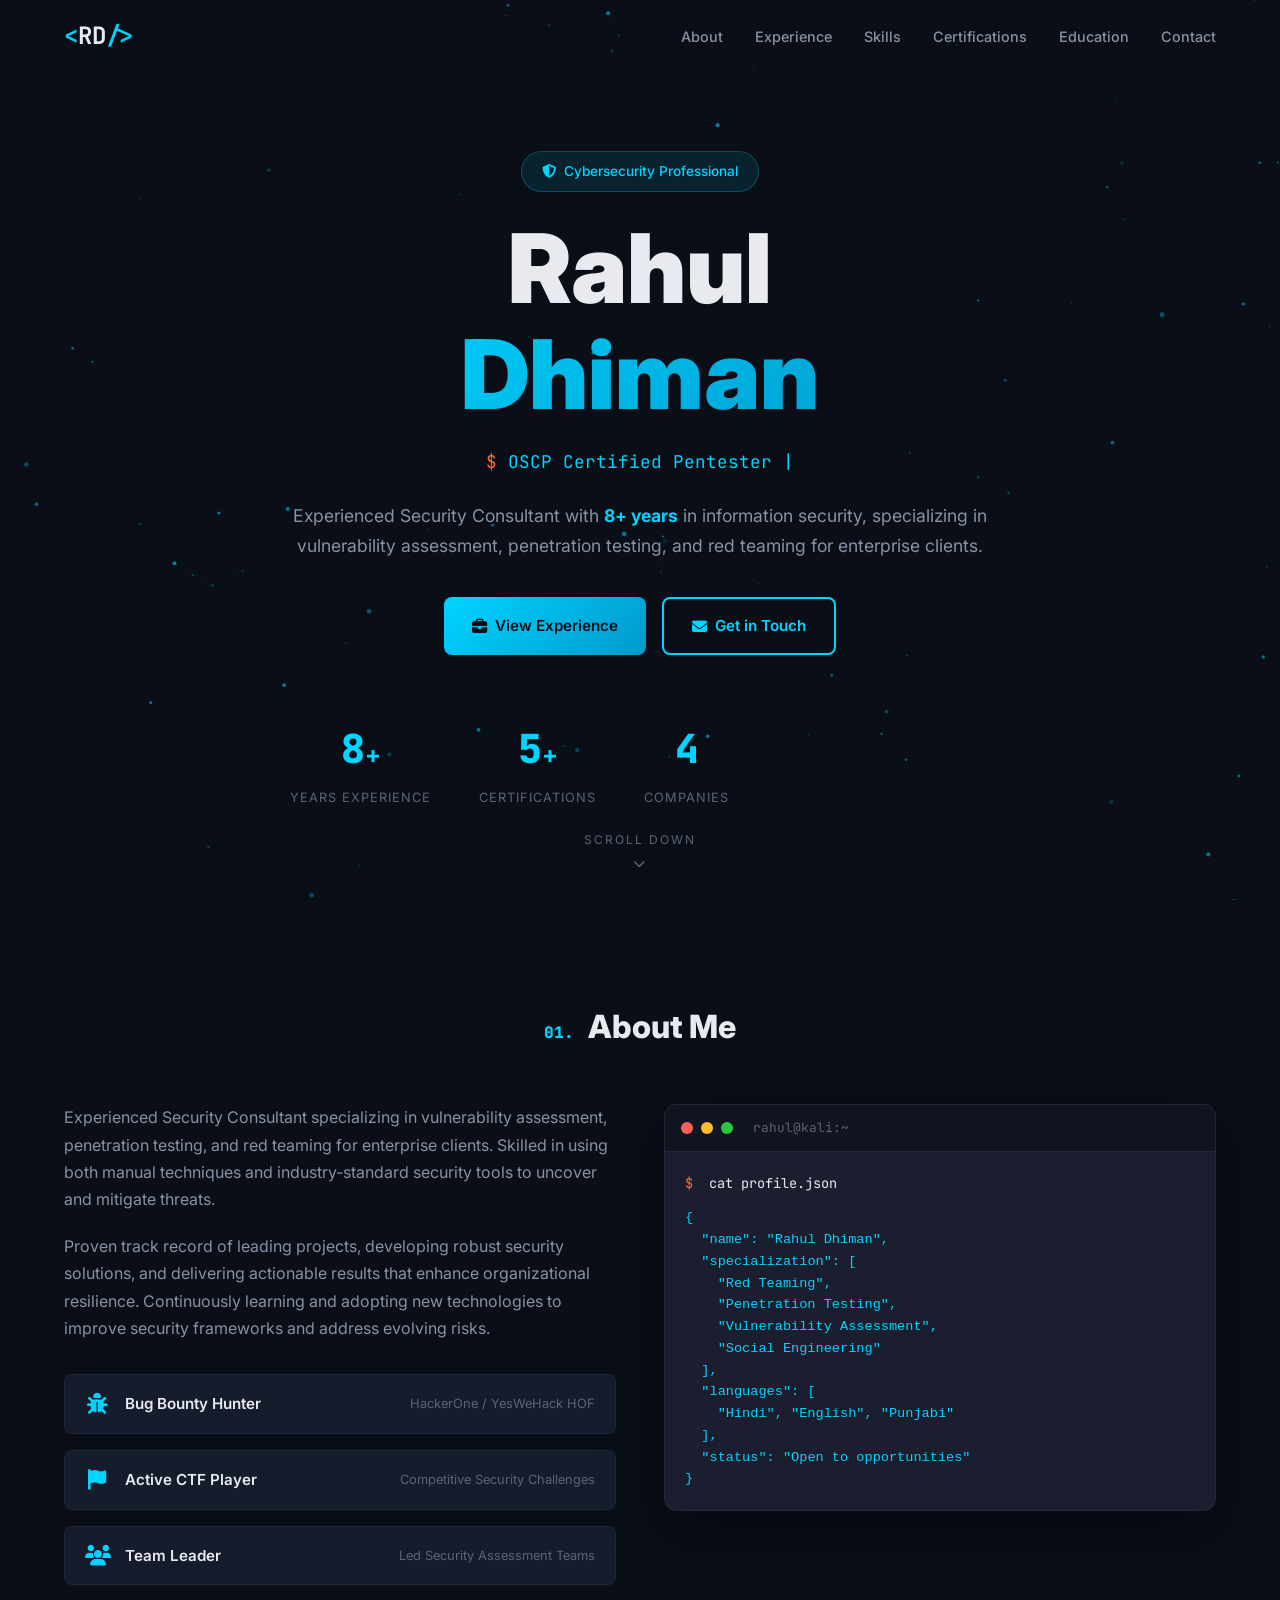
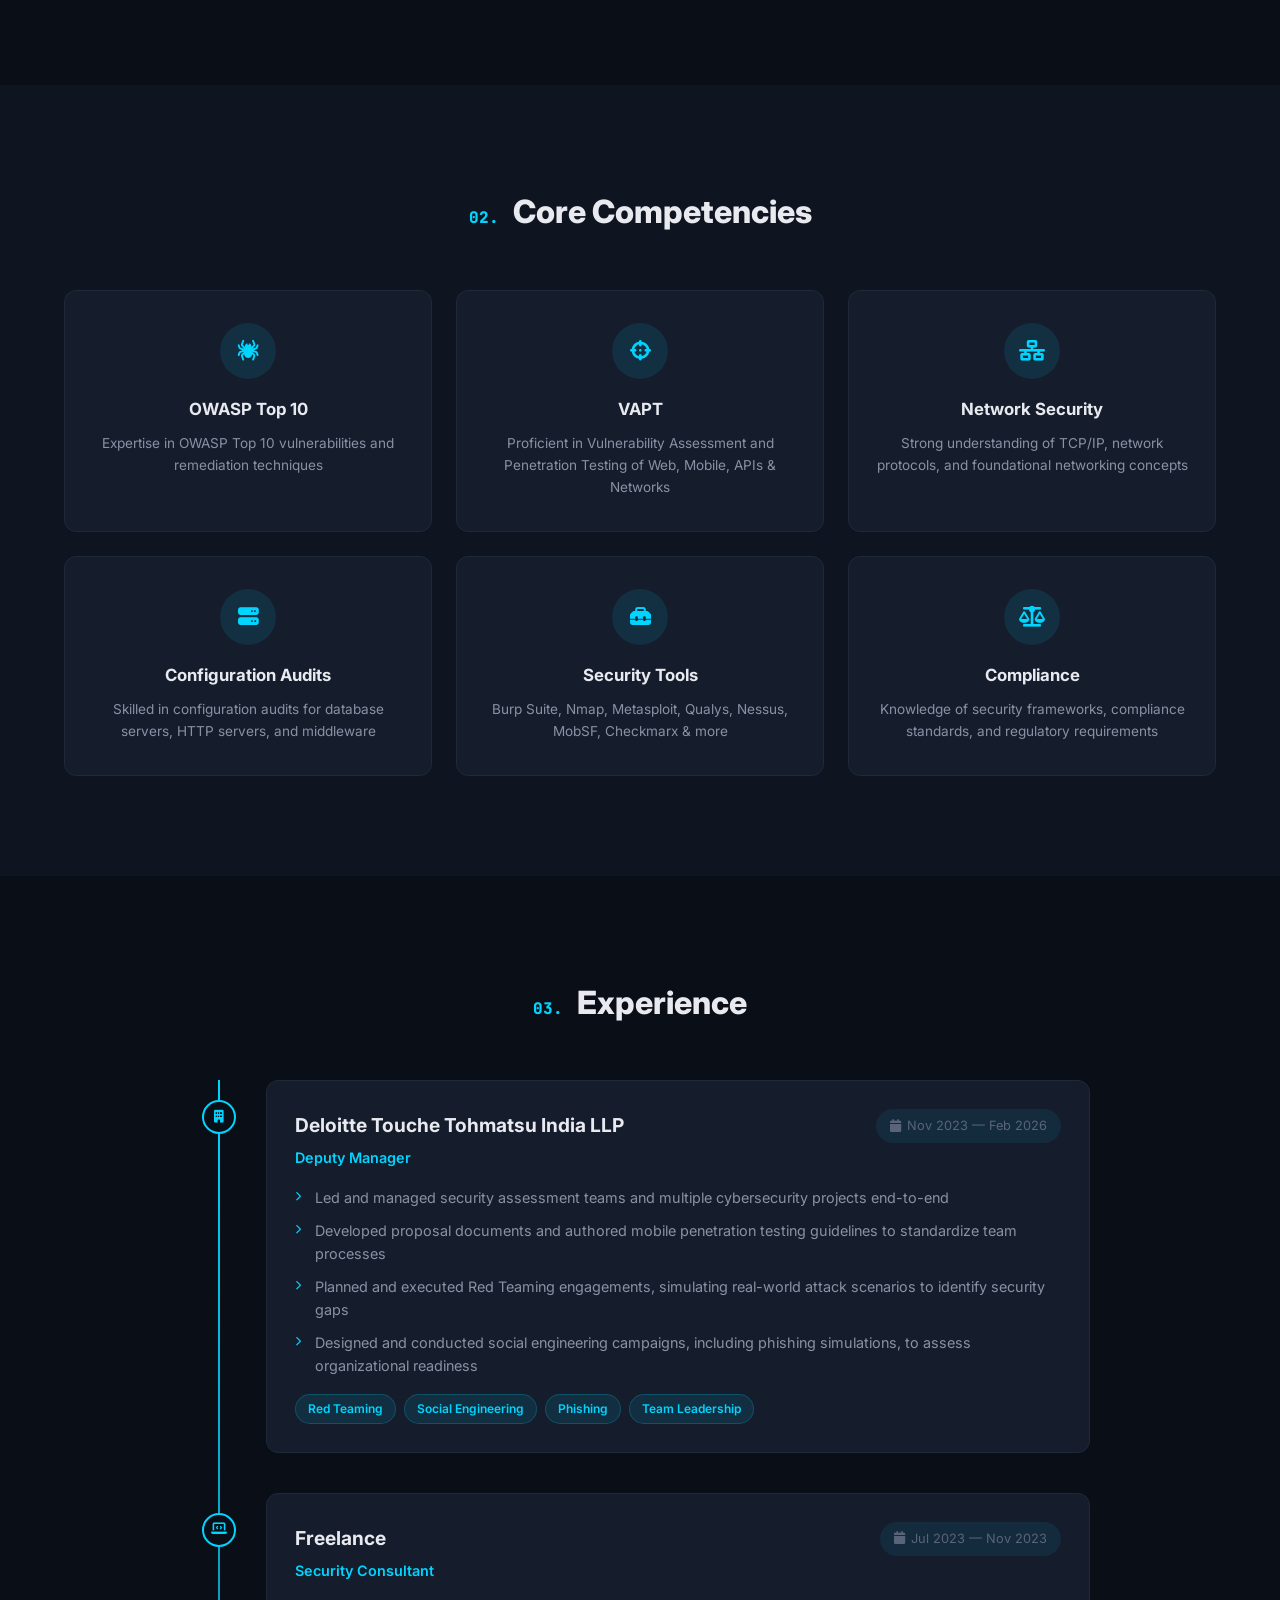
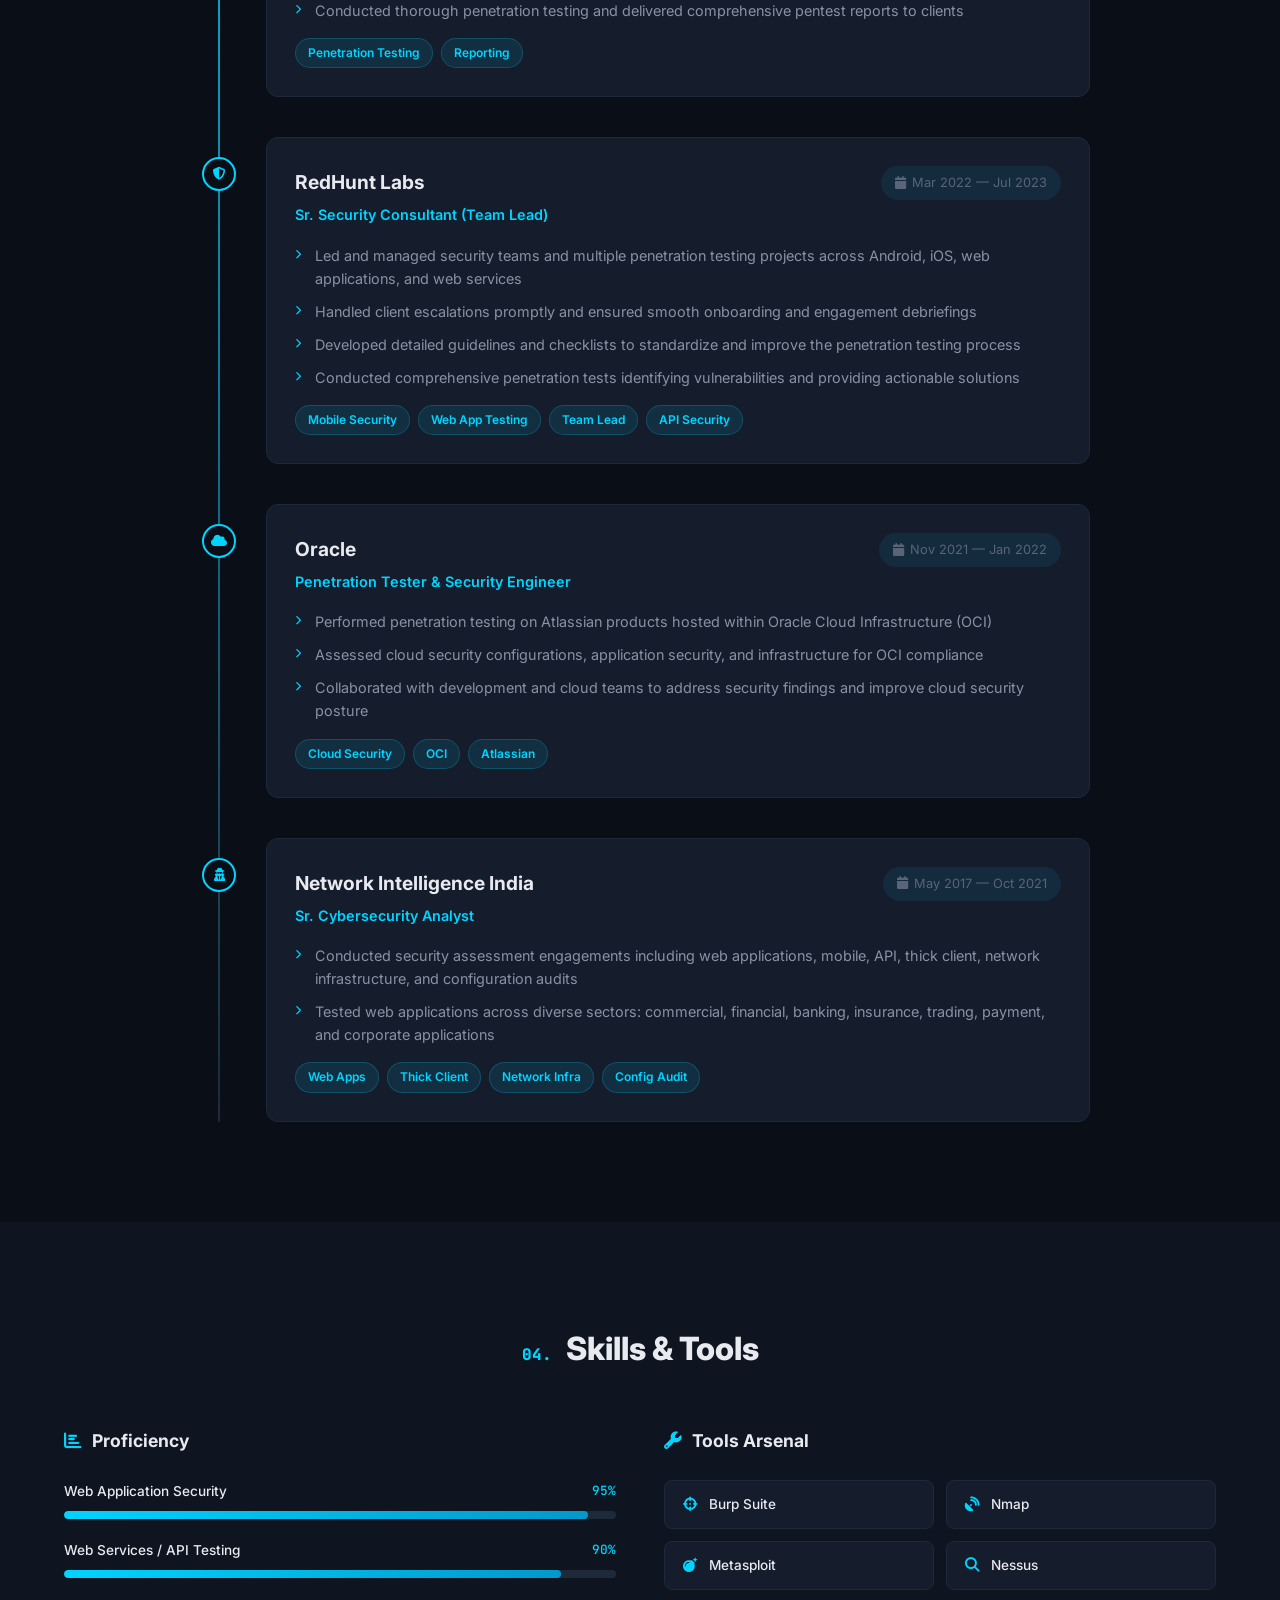
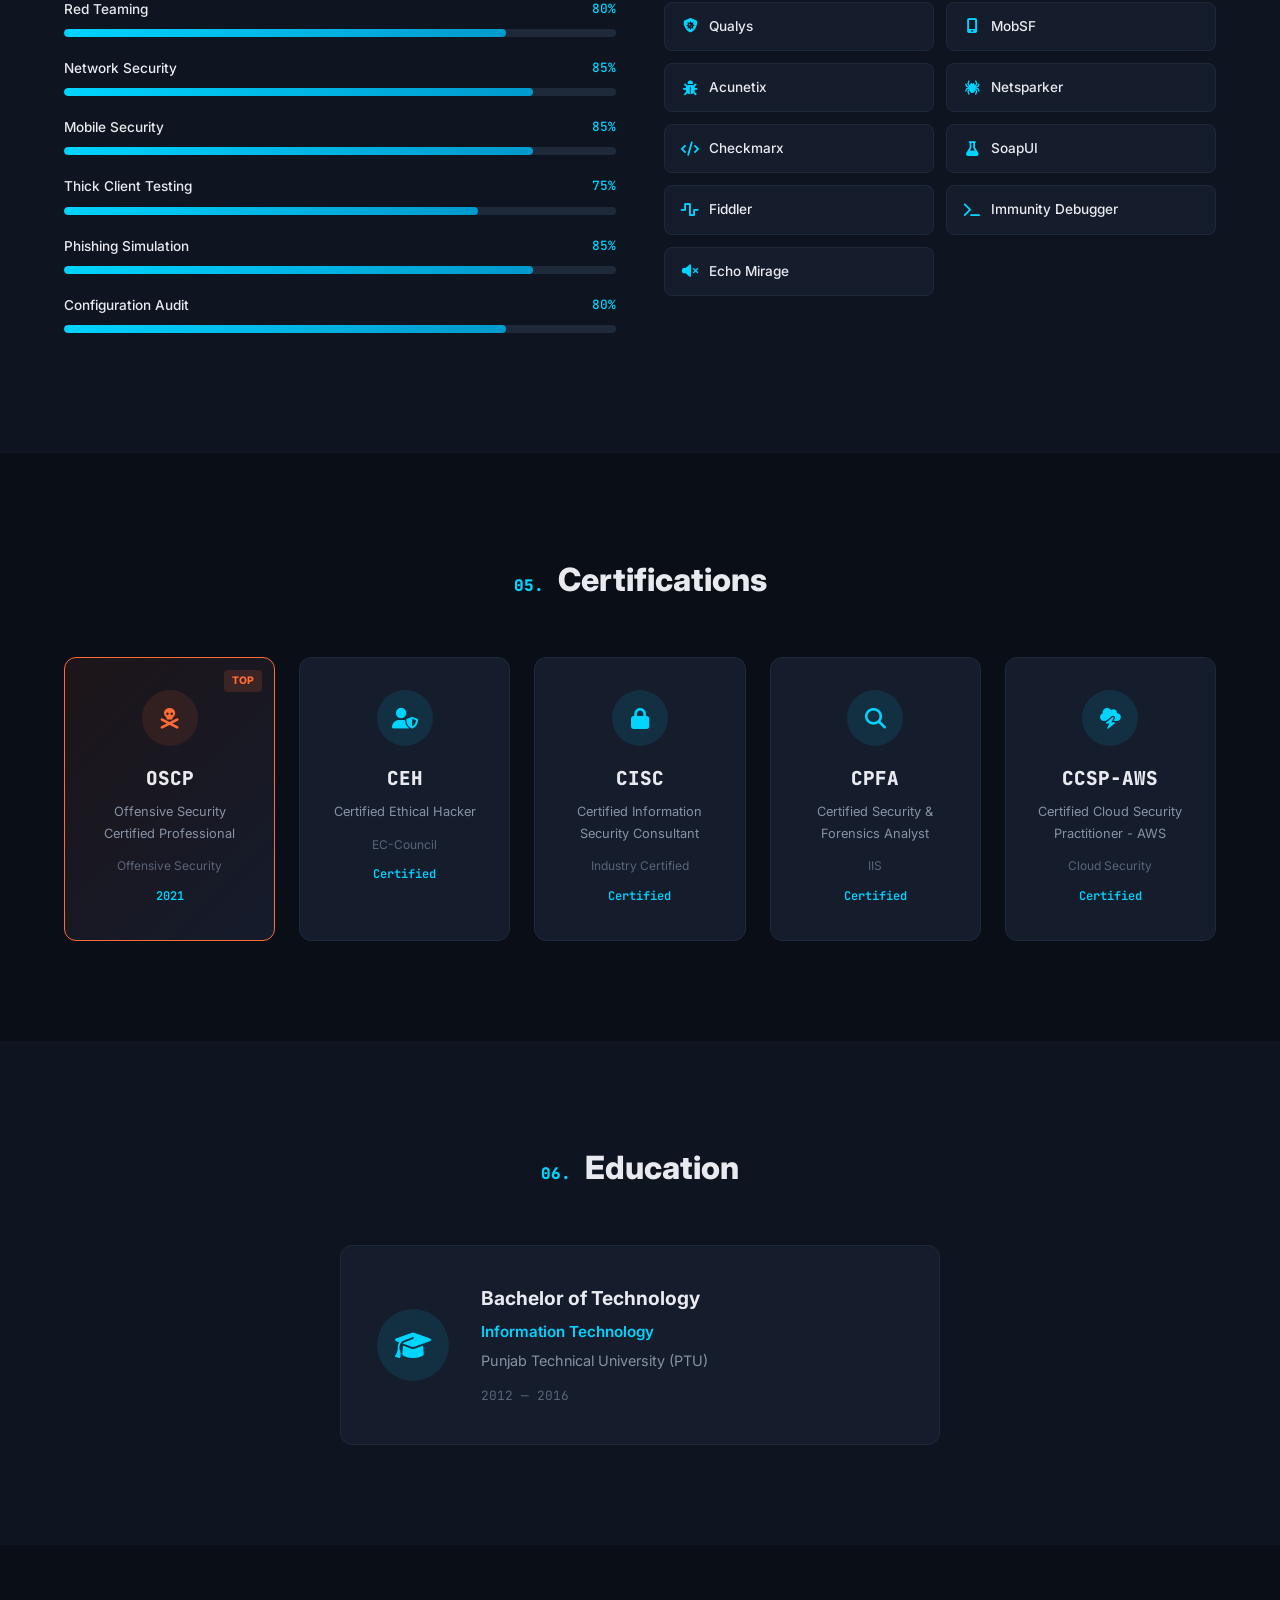
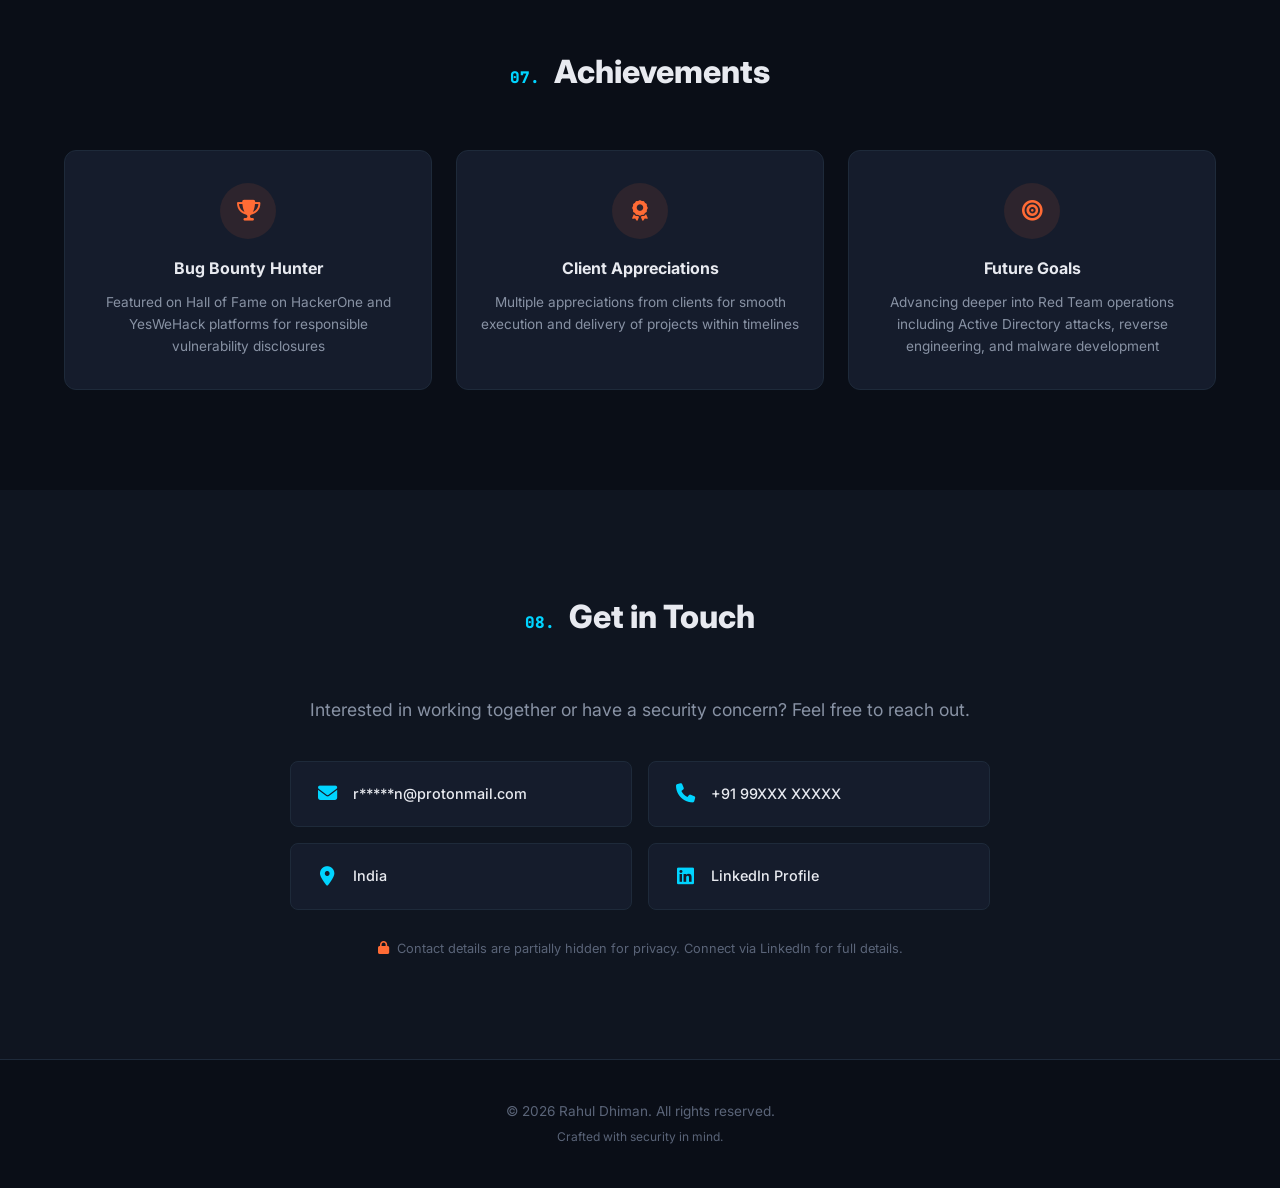
==== commit 755bec20: "Modify role and company information in index.html Updated the role and company details in profile.js" ====
--- a/index.html
+++ b/index.html
@@ -88,8 +88,6 @@
                             <div class="terminal-line"><span class="prompt">$</span> cat profile.json</div>
                             <div class="terminal-output"><pre>{
   "name": "Rahul Dhiman",
-  "role": "Deputy Manager",
-  "company": "Deloitte",
   "specialization": [
     "Red Teaming",
     "Penetration Testing",
@@ -129,7 +127,7 @@
                     <div class="timeline-content">
                         <div class="timeline-header">
                             <div><h3 class="timeline-company">Deloitte Touche Tohmatsu India LLP</h3><span class="timeline-role">Deputy Manager</span></div>
-                            <span class="timeline-date"><i class="fas fa-calendar"></i> Nov 2023 &mdash; Present</span>
+                            <span class="timeline-date"><i class="fas fa-calendar"></i> Nov 2023 &mdash; Feb 2026</span>
                         </div>
                         <ul class="timeline-details">
                             <li>Led and managed security assessment teams and multiple cybersecurity projects end-to-end</li>
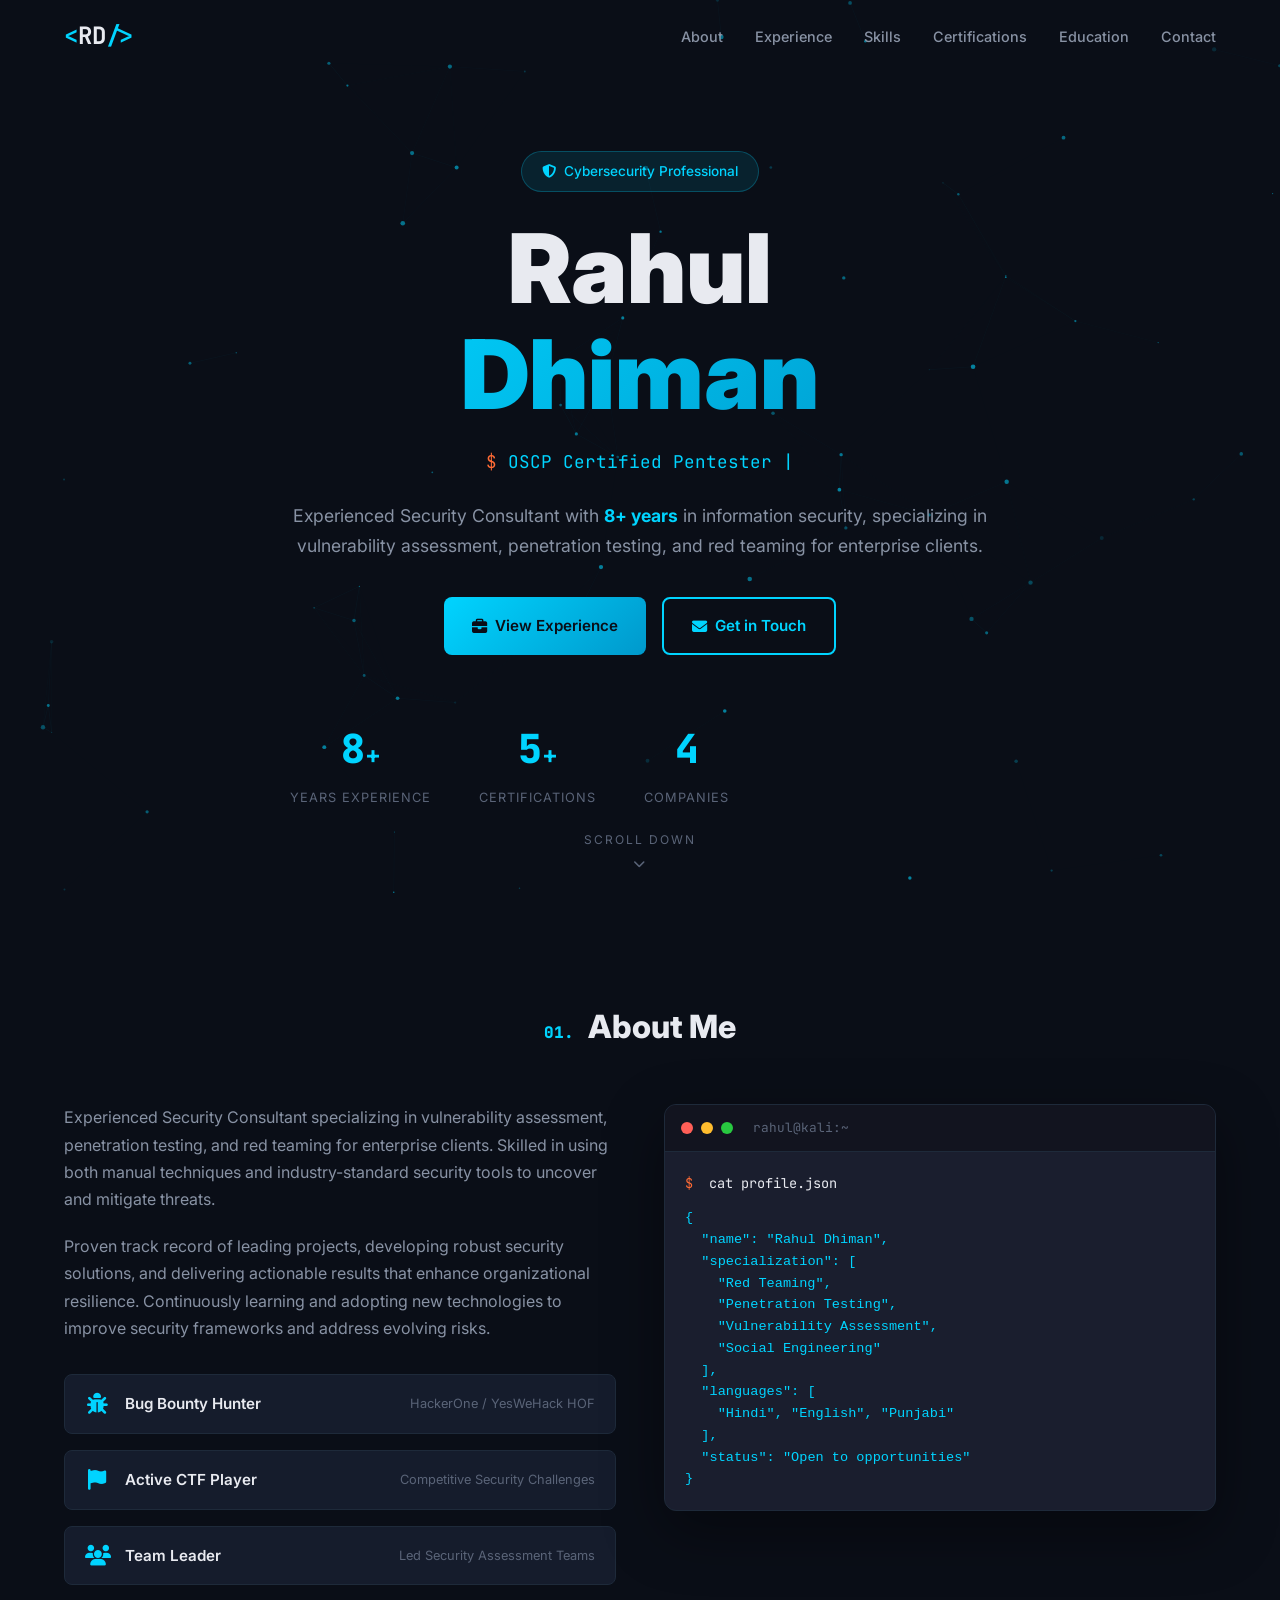
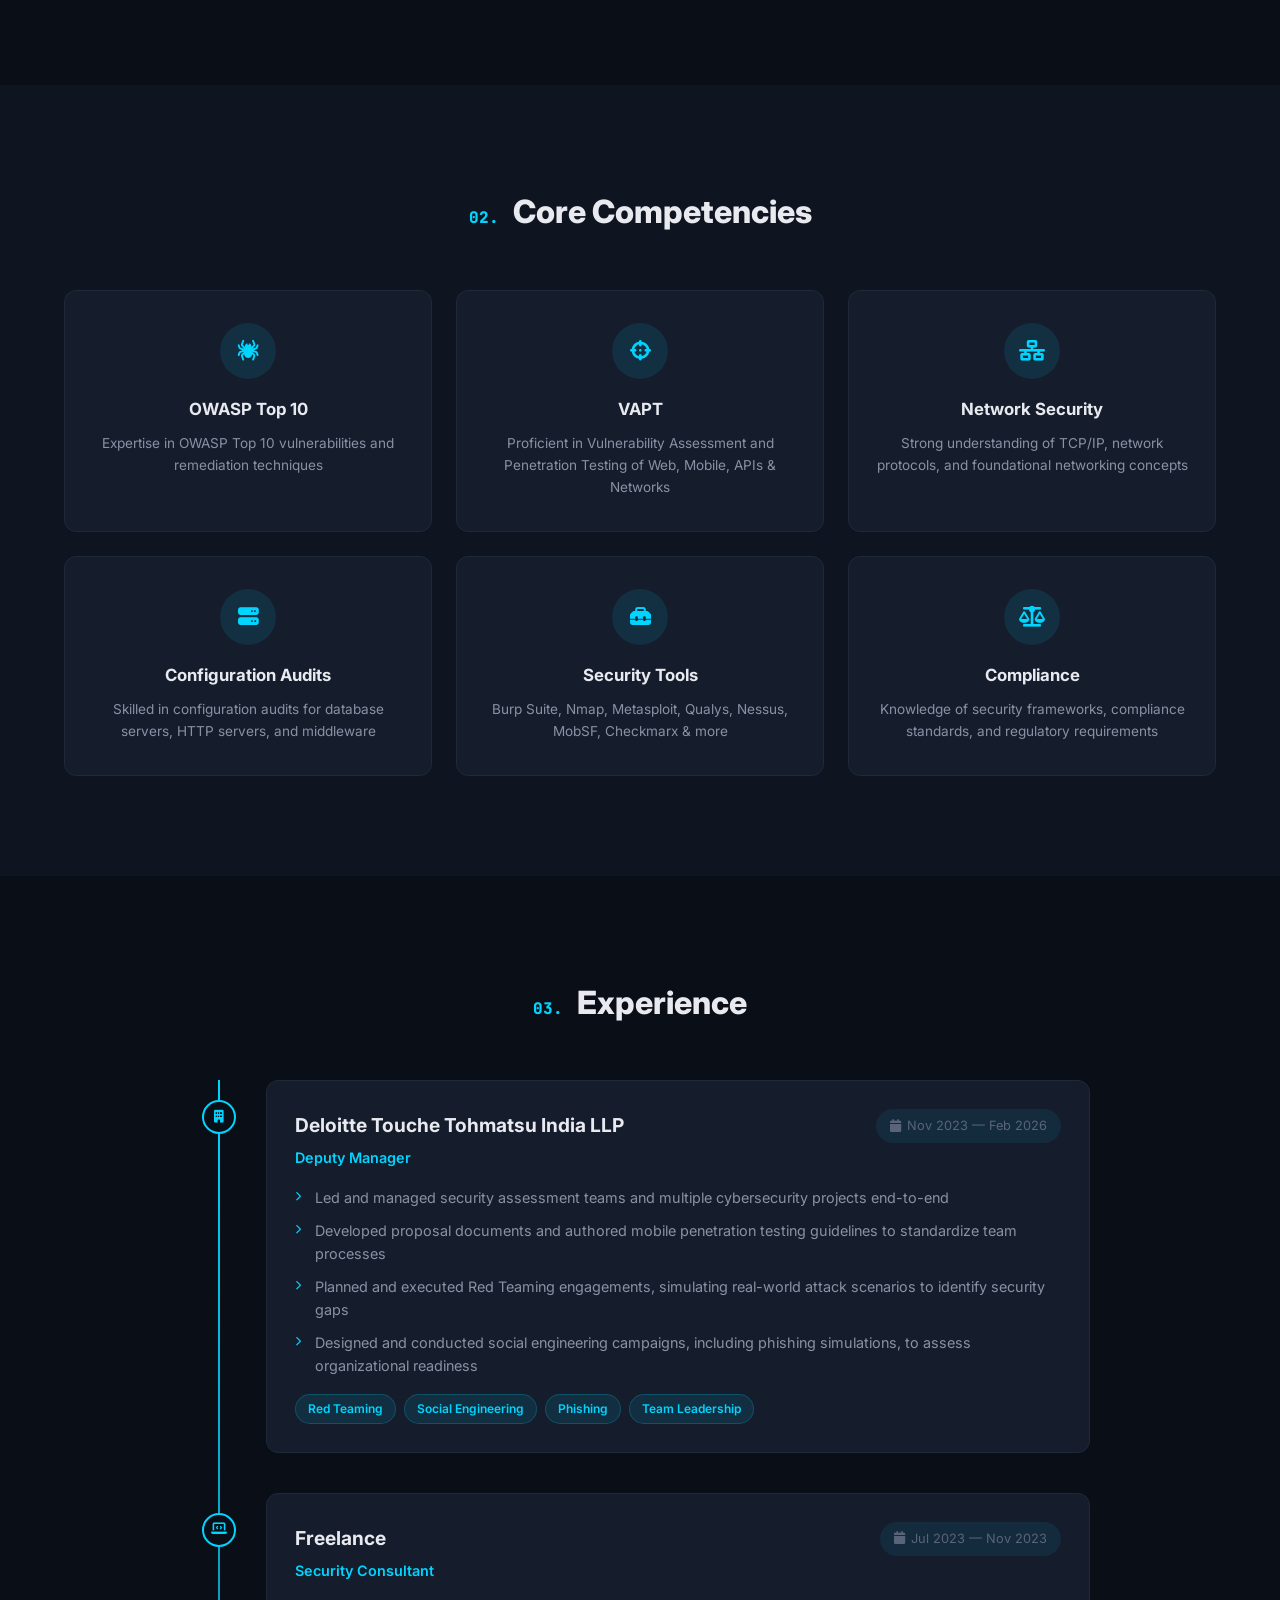
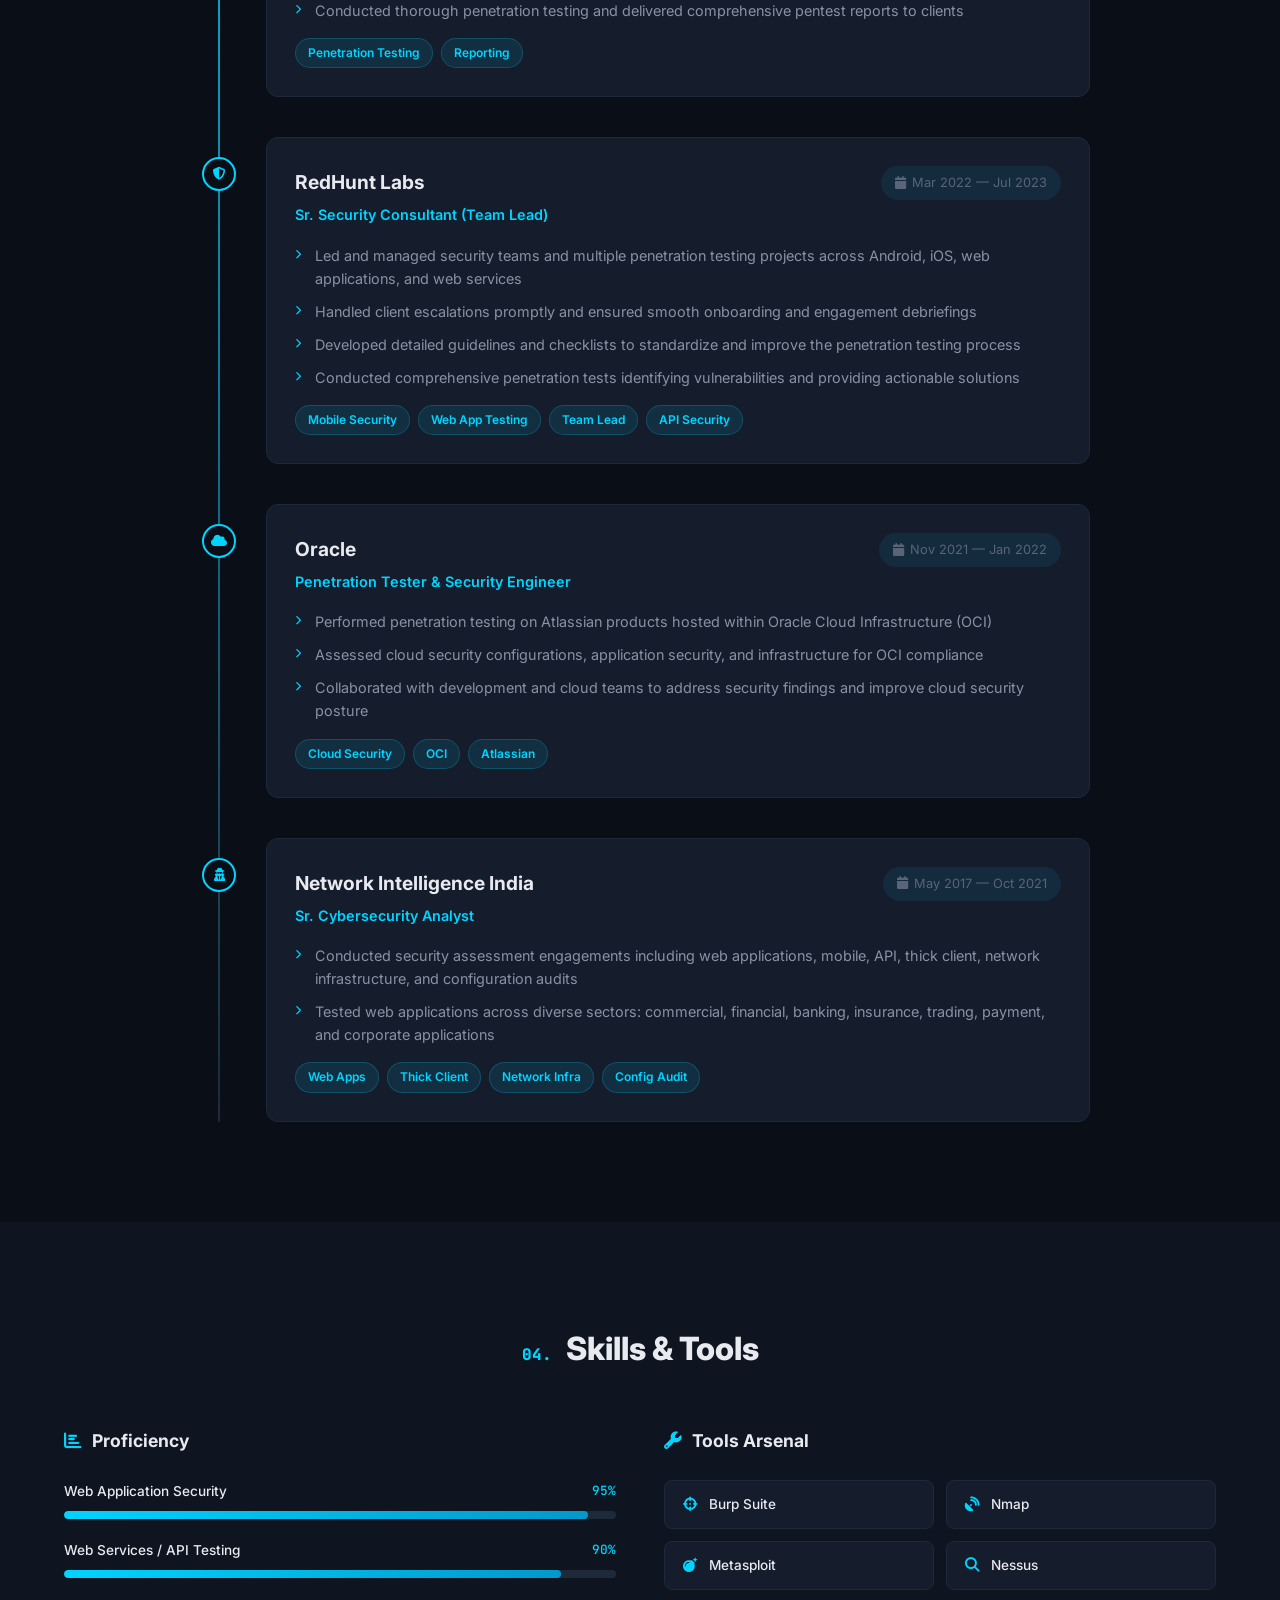
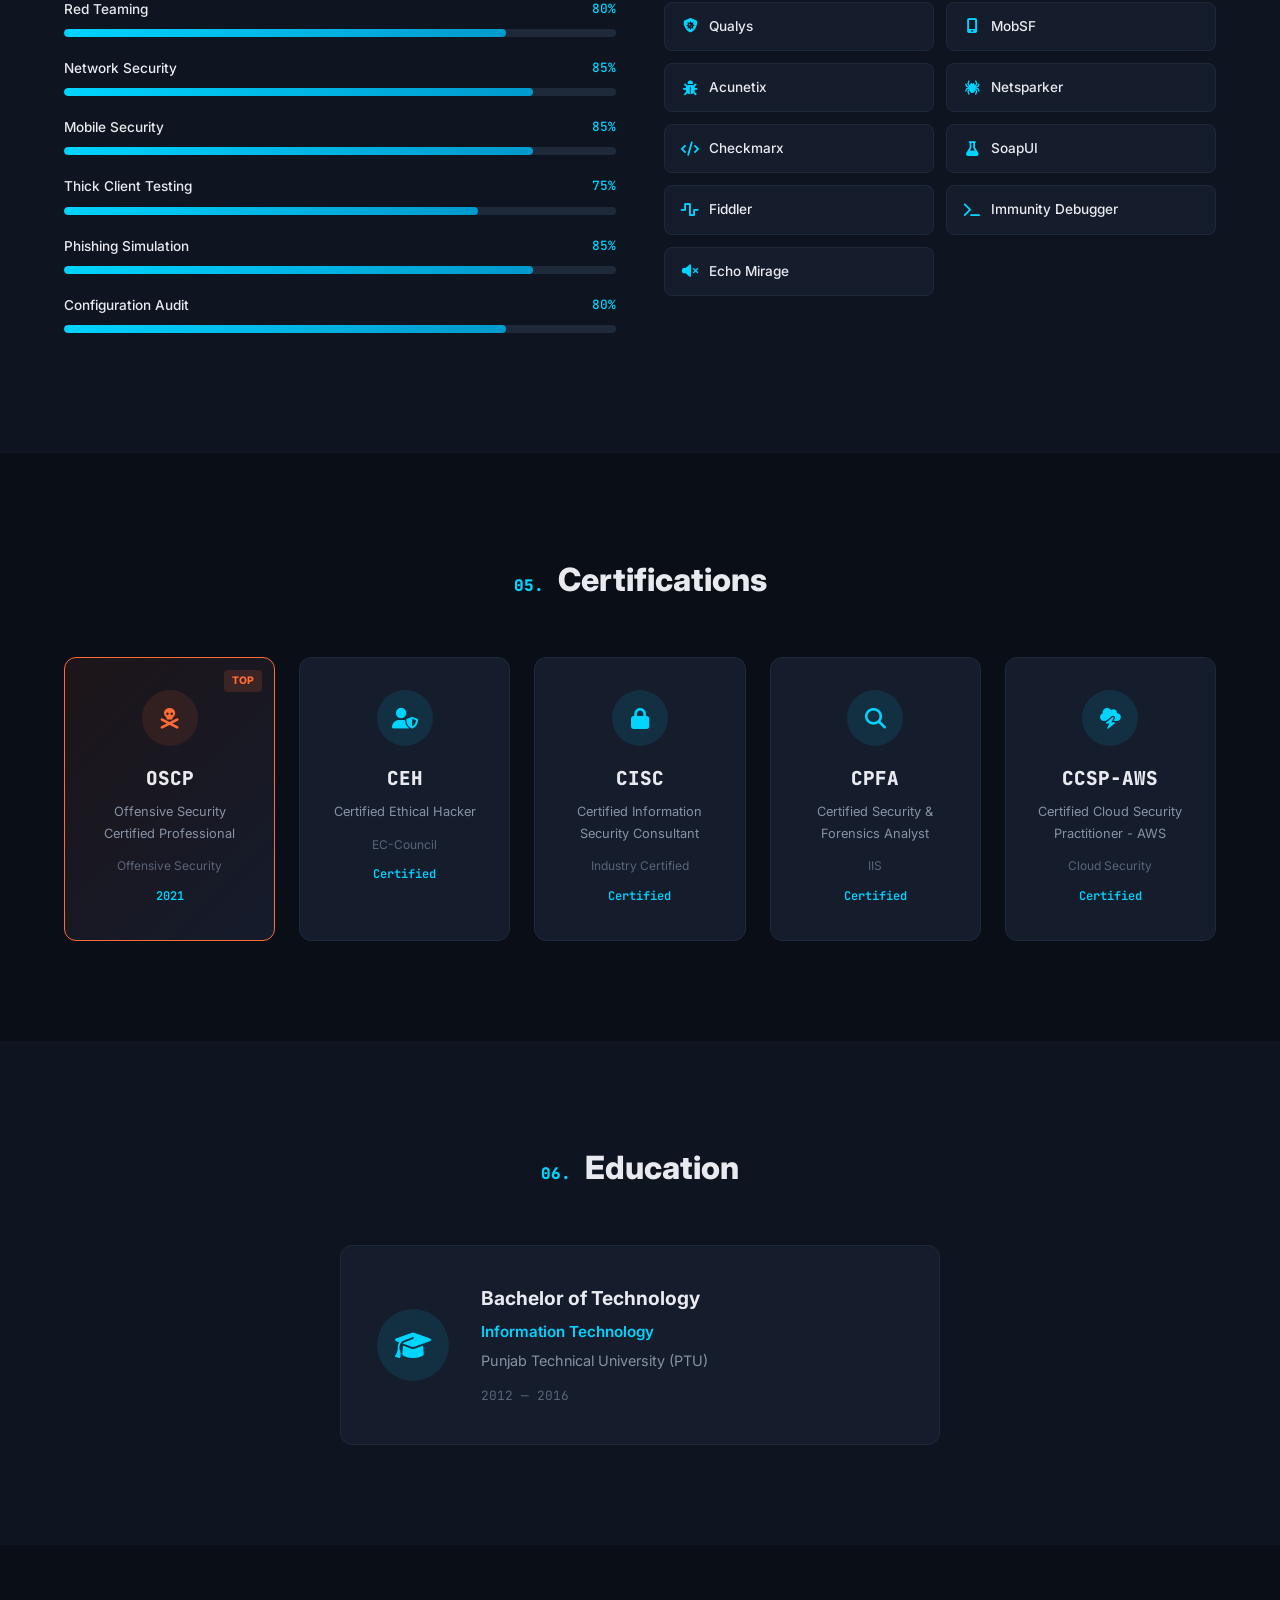
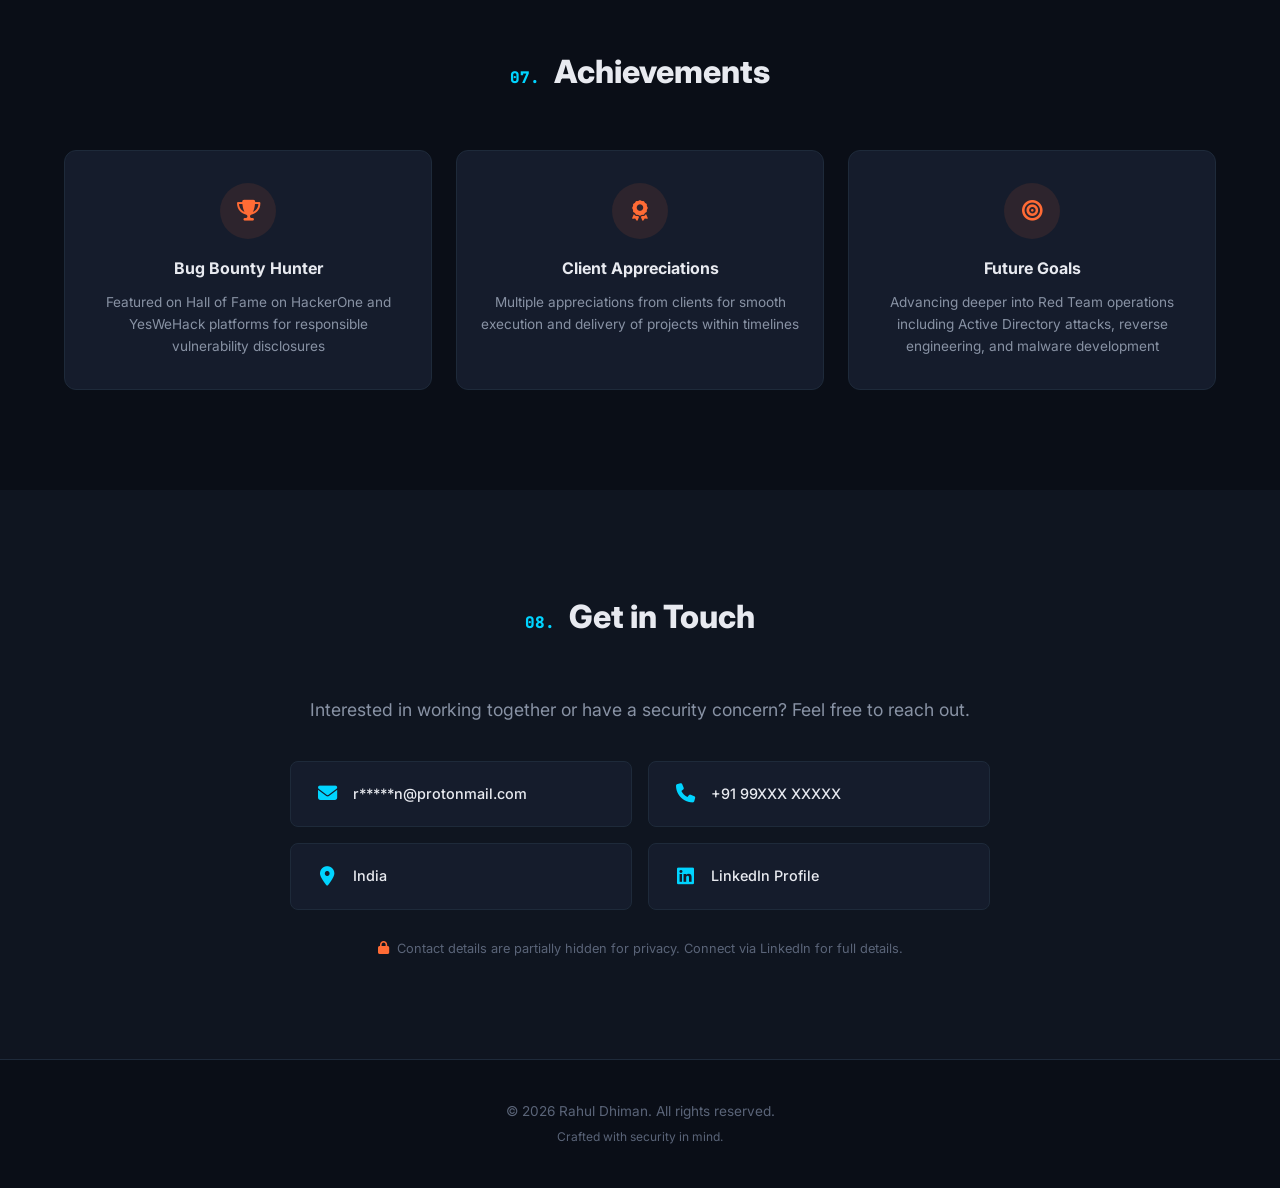
==== commit 08961cf5: "Link Bug Bounty Hunter to YesWeHack profile" ====
--- a/index.html
+++ b/index.html
@@ -71,7 +71,7 @@
                     <p>Experienced Security Consultant specializing in vulnerability assessment, penetration testing, and red teaming for enterprise clients. Skilled in using both manual techniques and industry-standard security tools to uncover and mitigate threats.</p>
                     <p>Proven track record of leading projects, developing robust security solutions, and delivering actionable results that enhance organizational resilience. Continuously learning and adopting new technologies to improve security frameworks and address evolving risks.</p>
                     <div class="about-highlights">
-                        <div class="highlight"><i class="fas fa-bug"></i><span>Bug Bounty Hunter</span><small>HackerOne / YesWeHack HOF</small></div>
+                        <a href="https://yeswehack.com/hunters/xbughunter" target="_blank" rel="noopener noreferrer" class="highlight"><i class="fas fa-bug"></i><span>Bug Bounty Hunter</span><small>HackerOne / YesWeHack HOF</small></a>
                         <div class="highlight"><i class="fas fa-flag"></i><span>Active CTF Player</span><small>Competitive Security Challenges</small></div>
                         <div class="highlight"><i class="fas fa-users"></i><span>Team Leader</span><small>Led Security Assessment Teams</small></div>
                     </div>
